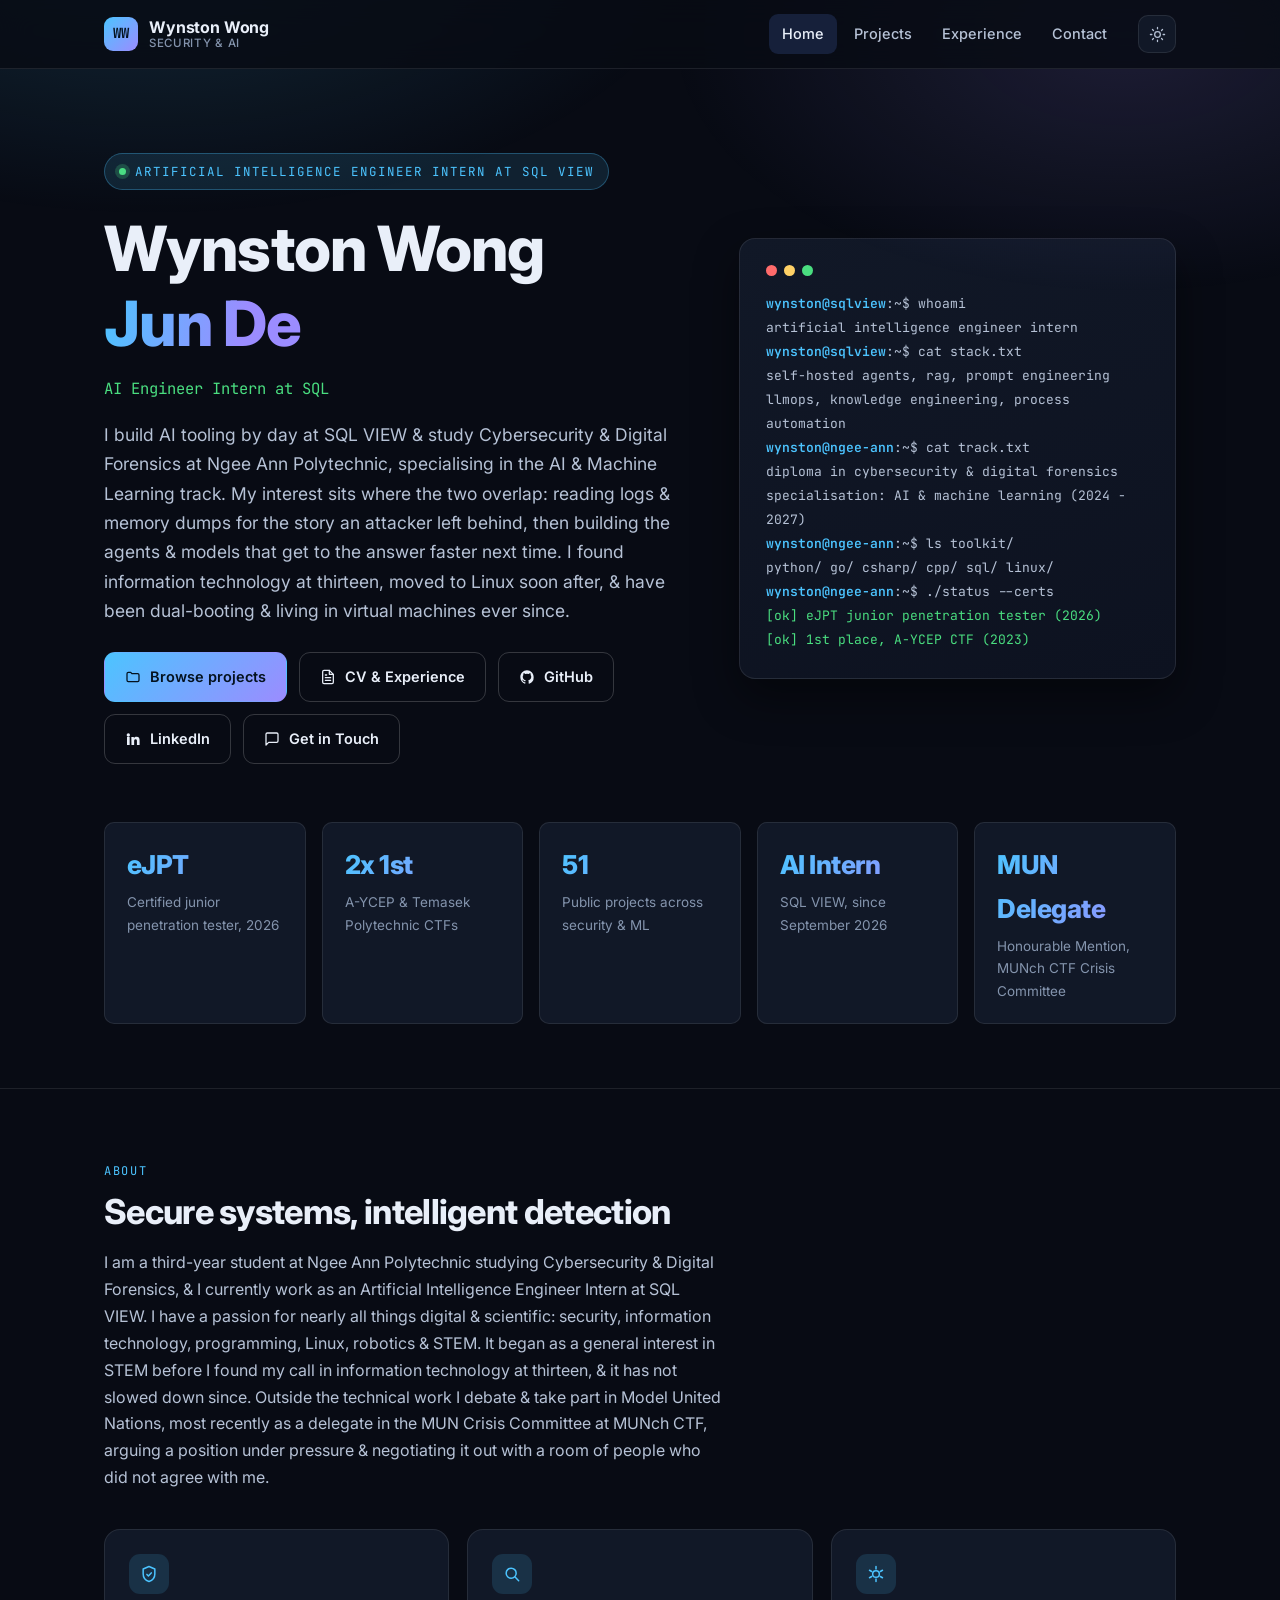
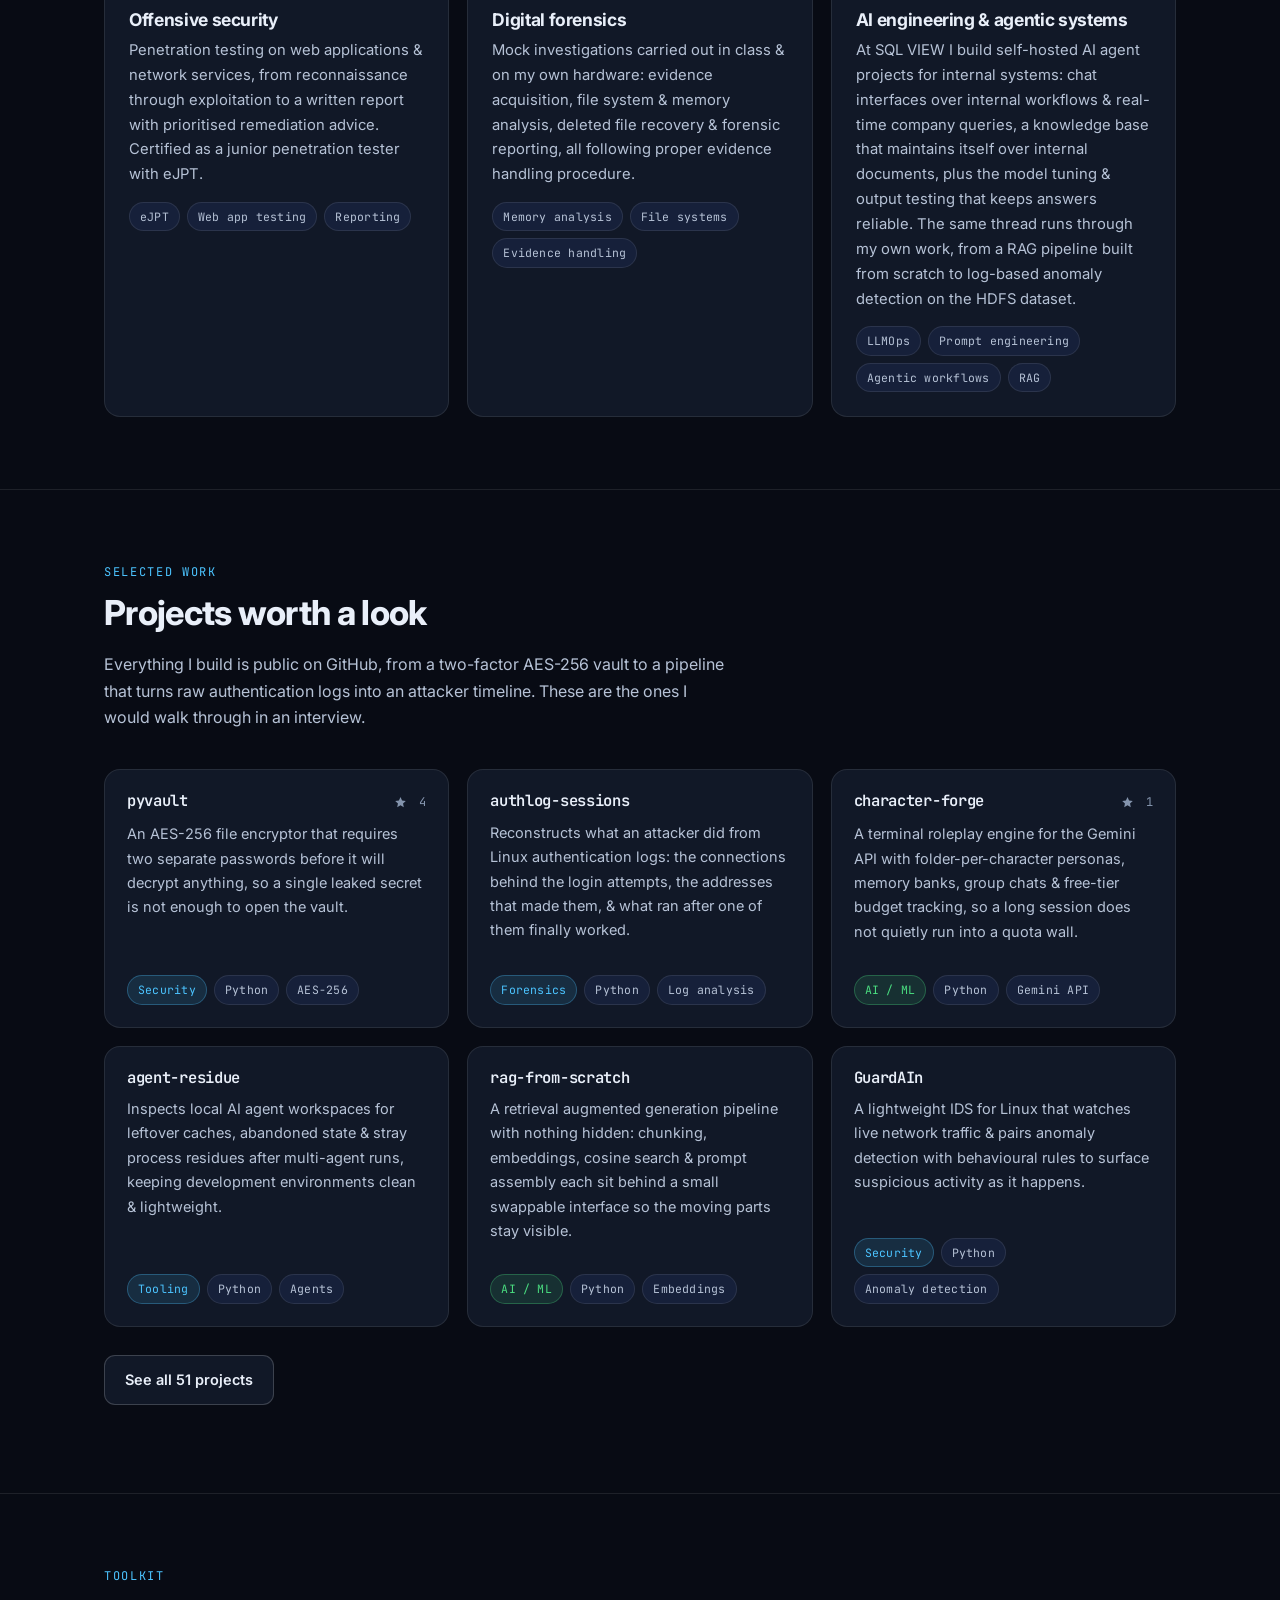
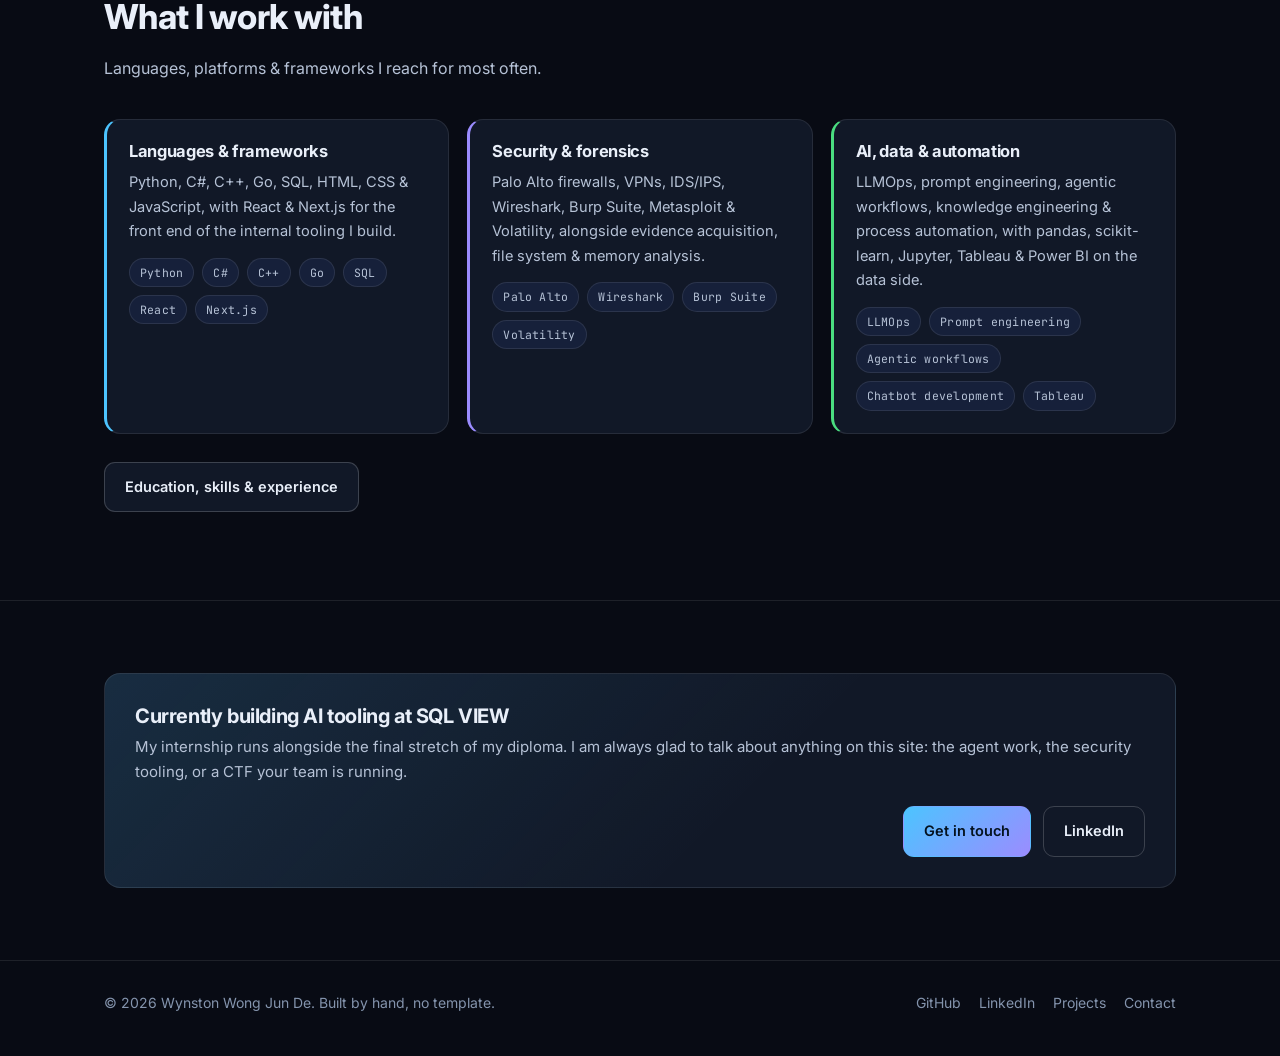
==== index.html @ f7325c56 "update project counts to fifty-one on the front page and README" ====
<!DOCTYPE html>
<html data-theme="dark" lang="en">
<head>
    <meta charset="utf-8"/>
    <meta content="width=device-width, initial-scale=1.0" name="viewport"/>
    <title>Wynston Wong | AI Engineering, Cybersecurity &amp; Digital Forensics</title>
    <meta content="Portfolio of Wynston Wong Jun De, an Artificial Intelligence Engineer Intern at SQL VIEW studying Cybersecurity &amp; Digital Forensics at Ngee Ann Polytechnic, specialising in AI &amp; machine learning, with an eJPT certification &amp; a public toolkit of security, forensics &amp; automation projects." name="description"/>
    <meta content="website" property="og:type"/>
    <meta content="Wynston Wong" property="og:site_name"/>
    <meta content="Wynston Wong | AI Engineering, Cybersecurity &amp; Digital Forensics" property="og:title"/>
    <meta content="Portfolio of Wynston Wong Jun De, an Artificial Intelligence Engineer Intern at SQL VIEW studying Cybersecurity &amp; Digital Forensics at Ngee Ann Polytechnic, specialising in AI &amp; machine learning, with an eJPT certification &amp; a public toolkit of security, forensics &amp; automation projects." property="og:description"/>
    <meta content="https://wyn-cmd.github.io/portfolio/" property="og:url"/>
    <meta content="summary" name="twitter:card"/>
    <meta content="#080b14" media="(prefers-color-scheme: dark)" name="theme-color"/>
    <meta content="#f6f8fc" media="(prefers-color-scheme: light)" name="theme-color"/>
    <link href="data:image/svg+xml,%3Csvg xmlns='http://www.w3.org/2000/svg' viewBox='0 0 32 32'%3E%3Crect width='32' height='32' rx='8' fill='%234cc4ff'/%3E%3Ctext x='16' y='22' font-family='monospace' font-size='16' font-weight='bold' text-anchor='middle' fill='%23041220'%3EW%3C/text%3E%3C/svg%3E" rel="icon"/>
    <link href="https://fonts.googleapis.com" rel="preconnect"/>
    <link crossorigin="" href="https://fonts.gstatic.com" rel="preconnect"/>
    <link href="https://fonts.googleapis.com/css2?family=Inter:wght@400;500;600;700;800&amp;family=JetBrains+Mono:wght@400;500;600&amp;display=swap" rel="stylesheet"/>
    <link href="style.css" rel="stylesheet"/>
    <script>
        // Apply the saved colour theme before first paint to avoid a flash.
        try {
            const saved = localStorage.getItem("portfolio-theme");
            if (saved === "light" || saved === "dark") {
                document.documentElement.setAttribute("data-theme", saved);
            }
        } catch (err) {}
    </script>
</head>
<body>
    <a class="skip-link" href="#main">Skip to content</a>
    
    <header class="nav">
        <div class="wrap nav__inner">
            <a class="brand" href="./">
                <span class="brand__mark">WW</span>
                <span class="brand__text">
                    Wynston Wong
                    <small>Security &amp; AI</small>
                </span>
            </a>
            
            <nav aria-label="Primary" class="nav__links" data-nav-links="" id="primary-nav">
                <a aria-current="page" href="./">Home</a>
                <a href="projects/">Projects</a>
                <a href="experience/">Experience</a>
                <a href="contact/">Contact</a>
            </nav>
            
            <button aria-label="Switch to light theme" class="icon-btn" data-theme-toggle="" type="button">
                <svg aria-hidden="true" class="icon-sun" fill="none" stroke="currentColor" stroke-linecap="round" stroke-width="1.8" viewBox="0 0 24 24">
                    <circle cx="12" cy="12" r="4"></circle>
                    <path d="M12 2v2M12 20v2M4.9 4.9l1.4 1.4M17.7 17.7l1.4 1.4M2 12h2M20 12h2M4.9 19.1l1.4-1.4M17.7 6.3l1.4-1.4"></path>
                </svg>
                <svg aria-hidden="true" class="icon-moon" fill="none" stroke="currentColor" stroke-linecap="round" stroke-width="1.8" style="display:none" viewBox="0 0 24 24">
                    <path d="M21 12.8A9 9 0 1 1 11.2 3a7 7 0 0 0 9.8 9.8z"></path>
                </svg>
            </button>
            
            <button aria-controls="primary-nav" aria-expanded="false" aria-label="Open menu" class="icon-btn nav__toggle" data-nav-toggle="" type="button">
                <svg aria-hidden="true" fill="none" stroke="currentColor" stroke-linecap="round" stroke-width="1.8" viewBox="0 0 24 24">
                    <path d="M4 7h16M4 12h16M4 17h16"></path>
                </svg>
            </button>
        </div>
    </header>

    <main id="main">
        <section class="hero">
            <div class="wrap">
                <div class="hero__grid">
                    <div>
                        <span class="eyebrow">
                            <span aria-hidden="true" class="eyebrow__dot"></span>
                            Artificial Intelligence Engineer Intern at SQL VIEW
                        </span>
                        <h1>Wynston Wong<br/><span class="gradient-text">Jun De</span></h1>
                        <p class="hero__role" data-typed='["AI Engineer Intern at SQL VIEW","Cybersecurity &amp; Digital Forensics student","eJPT certified junior pentester","CTF competitor &amp; tool builder"]'>AI Engineer Intern at SQL VIEW</p>
                        <p class="hero__lede">
                            I build AI tooling by day at SQL VIEW &amp; study Cybersecurity &amp; Digital
                            Forensics at Ngee Ann Polytechnic, specialising in the AI &amp; Machine
                            Learning track. My interest sits where the two overlap: reading logs &amp;
                            memory dumps for the story an attacker left behind, then building the
                            agents &amp; models that get to the answer faster next time. I found
                            information technology at thirteen, moved to Linux soon after, &amp; have
                            been dual-booting &amp; living in virtual machines ever since.
                        </p>
                        <div class="hero__actions">
                            <a class="btn btn--primary" href="projects/">
                                <svg aria-hidden="true" fill="none" stroke="currentColor" stroke-linecap="round" stroke-linejoin="round" stroke-width="1.9" viewBox="0 0 24 24">
                                    <path d="M3 7a2 2 0 0 1 2-2h3.6l1.7 2H19a2 2 0 0 1 2 2v8a2 2 0 0 1-2 2H5a2 2 0 0 1-2-2z"></path>
                                </svg>
                                Browse projects
                            </a>
                            <a class="btn btn--ghost" href="experience/">
                                <svg aria-hidden="true" fill="none" stroke="currentColor" stroke-linecap="round" stroke-linejoin="round" stroke-width="1.9" viewBox="0 0 24 24">
                                    <path d="M14 2H6a2 2 0 0 0-2 2v16a2 2 0 0 0 2 2h12a2 2 0 0 0 2-2V8z"></path>
                                    <polyline points="14 2 14 8 20 8"></polyline>
                                    <line x1="16" x2="8" y1="13" y2="13"></line>
                                    <line x1="16" x2="8" y1="17" y2="17"></line>
                                    <polyline points="10 9 9 9 8 9"></polyline>
                                </svg>
                                CV &amp; Experience
                            </a>
                            <a class="btn btn--ghost" href="https://github.com/wyn-cmd" rel="noopener" target="_blank">
                                <svg aria-hidden="true" fill="currentColor" viewBox="0 0 24 24">
                                    <path d="M12 2C6.48 2 2 6.58 2 12.25c0 4.53 2.87 8.37 6.84 9.73.5.09.68-.22.68-.49v-1.7c-2.78.62-3.37-1.37-3.37-1.37-.45-1.18-1.11-1.5-1.11-1.5-.91-.63.07-.62.07-.62 1 .07 1.53 1.06 1.53 1.06.89 1.57 2.34 1.12 2.91.86.09-.66.35-1.12.63-1.41-2.22-.26-4.56-1.14-4.56-5.07 0-1.12.39-2.03 1.03-2.75-.1-.26-.45-1.3.1-2.71 0 0 .84-.28 2.75 1.05a9.28 9.28 0 0 1 5 0c1.91-1.33 2.75-1.05 2.75-1.05.55 1.41.2 2.45.1 2.71.64.72 1.03 1.63 1.03 2.75 0 3.94-2.34 4.81-4.57 5.06.36.32.68.94.68 1.9v2.81c0 .27.18.59.69.49A10.06 10.06 0 0 0 22 12.25C22 6.58 17.52 2 12 2z"></path>
                                </svg>
                                GitHub
                            </a>
                            <a class="btn btn--ghost" href="https://www.linkedin.com/in/wynston-wong-290189304/" rel="noopener" target="_blank">
                                <svg aria-hidden="true" fill="currentColor" viewBox="0 0 24 24">
                                    <path d="M4.98 3.5a2.5 2.5 0 1 0 0 5 2.5 2.5 0 0 0 0-5zM3 9h4v12H3zM9.5 9h3.8v1.7h.05c.53-.95 1.83-1.95 3.77-1.95 4.03 0 4.78 2.5 4.78 5.75V21h-4v-5.6c0-1.34-.03-3.06-1.94-3.06-1.94 0-2.24 1.45-2.24 2.96V21h-4z"></path>
                                </svg>
                                LinkedIn
                            </a>
                            <a class="btn btn--ghost" href="contact/">
                                <svg aria-hidden="true" fill="none" stroke="currentColor" stroke-linecap="round" stroke-linejoin="round" stroke-width="1.9" viewBox="0 0 24 24">
                                    <path d="M21 15a2 2 0 0 1-2 2H7l-4 4V5a2 2 0 0 1 2-2h14a2 2 0 0 1 2 2z"></path>
                                </svg>
                                Get in Touch
                            </a>
                        </div>
                    </div>
                    
                    <aside aria-label="Profile summary" class="hero__card reveal">
                        <div class="terminal">
                            <div aria-hidden="true" class="terminal__bar">
                                <span></span><span></span><span></span>
                            </div>
                            <div><b>wynston@sqlview</b>:~$ whoami</div>
                            <div>artificial intelligence engineer intern</div>
                            <div><b>wynston@sqlview</b>:~$ cat stack.txt</div>
                            <div>self-hosted agents, rag, prompt engineering</div>
                            <div>llmops, knowledge engineering, process automation</div>
                            <div><b>wynston@ngee-ann</b>:~$ cat track.txt</div>
                            <div>diploma in cybersecurity &amp; digital forensics</div>
                            <div>specialisation: AI &amp; machine learning (2024 - 2027)</div>
                            <div><b>wynston@ngee-ann</b>:~$ ls toolkit/</div>
                            <div>python/ go/ csharp/ cpp/ sql/ linux/</div>
                            <div><b>wynston@ngee-ann</b>:~$ ./status --certs</div>
                            <div class="ok">[ok] eJPT junior penetration tester (2026)</div>
                            <div class="ok">[ok] 1st place, A-YCEP CTF (2023)</div>
                        </div>
                    </aside>
                </div>
                
                <div class="stats reveal">
                    <div class="stat">
                        <div class="stat__value">eJPT</div>
                        <div class="stat__label">Certified junior penetration tester, 2026</div>
                    </div>
                    <div class="stat">
                        <div class="stat__value">2x 1st</div>
                        <div class="stat__label">A-YCEP &amp; Temasek Polytechnic CTFs</div>
                    </div>
                    <div class="stat">
                        <div class="stat__value">51</div>
                        <div class="stat__label">Public projects across security &amp; ML</div>
                    </div>
                    <div class="stat">
                        <div class="stat__value">AI Intern</div>
                        <div class="stat__label">SQL VIEW, since September 2026</div>
                    </div>
                    <div class="stat">
                        <div class="stat__value">MUN Delegate</div>
                        <div class="stat__label">Honourable Mention, MUNch CTF Crisis Committee</div>
                    </div>
                </div>
            </div>
        </section>

        <section class="section">
            <div class="wrap">
                <div class="section__head reveal">
                    <div class="kicker">About</div>
                    <h2>Secure systems, intelligent detection</h2>
                    <p>
                        I am a third-year student at Ngee Ann Polytechnic studying Cybersecurity
                        &amp; Digital Forensics, &amp; I currently work as an Artificial Intelligence
                        Engineer Intern at SQL VIEW. I have a passion for nearly all things
                        digital &amp; scientific: security, information technology, programming,
                        Linux, robotics &amp; STEM. It began as a general interest in STEM before I
                        found my call in information technology at thirteen, &amp; it has not
                        slowed down since. Outside the technical work I debate &amp; take part in
                        Model United Nations, most recently as a delegate in the MUN Crisis
                        Committee at MUNch CTF, arguing a position under pressure &amp; negotiating
                        it out with a room of people who did not agree with me.
                    </p>
                </div>
                
                <div class="grid grid--3">
                    <article class="card reveal">
                        <div aria-hidden="true" class="card__icon">
                            <svg fill="none" stroke="currentColor" stroke-linecap="round" stroke-linejoin="round" stroke-width="1.8" viewBox="0 0 24 24">
                                <path d="M12 3l7 3v6c0 4.2-2.9 7.7-7 9-4.1-1.3-7-4.8-7-9V6z"></path>
                                <path d="M9.5 12.5l1.8 1.8 3.4-3.6"></path>
                            </svg>
                        </div>
                        <h3>Offensive security</h3>
                        <p>
                            Penetration testing on web applications &amp; network services, from
                            reconnaissance through exploitation to a written report with prioritised
                            remediation advice. Certified as a junior penetration tester with eJPT.
                        </p>
                        <div class="tags">
                            <span class="tag">eJPT</span>
                            <span class="tag">Web app testing</span>
                            <span class="tag">Reporting</span>
                        </div>
                    </article>
                    
                    <article class="card reveal">
                        <div aria-hidden="true" class="card__icon">
                            <svg fill="none" stroke="currentColor" stroke-linecap="round" stroke-linejoin="round" stroke-width="1.8" viewBox="0 0 24 24">
                                <circle cx="11" cy="11" r="6"></circle>
                                <path d="M20 20l-4.3-4.3"></path>
                            </svg>
                        </div>
                        <h3>Digital forensics</h3>
                        <p>
                            Mock investigations carried out in class &amp; on my own hardware: evidence
                            acquisition, file system &amp; memory analysis, deleted file recovery &amp;
                            forensic reporting, all following proper evidence handling procedure.
                        </p>
                        <div class="tags">
                            <span class="tag">Memory analysis</span>
                            <span class="tag">File systems</span>
                            <span class="tag">Evidence handling</span>
                        </div>
                    </article>
                    
                    <article class="card reveal">
                        <div aria-hidden="true" class="card__icon">
                            <svg fill="none" stroke="currentColor" stroke-linecap="round" stroke-linejoin="round" stroke-width="1.8" viewBox="0 0 24 24">
                                <path d="M12 3v3M12 18v3M4.2 7.5l2.6 1.5M17.2 15l2.6 1.5M4.2 16.5l2.6-1.5M17.2 9l2.6-1.5"></path>
                                <circle cx="12" cy="12" r="4"></circle>
                            </svg>
                        </div>
                        <h3>AI engineering &amp; agentic systems</h3>
                        <p>
                            At SQL VIEW I build self-hosted AI agent projects for internal systems:
                            chat interfaces over internal workflows &amp; real-time company queries,
                            a knowledge base that maintains itself over internal documents, plus
                            the model tuning &amp; output testing that keeps answers reliable. The
                            same thread runs through my own work, from a RAG pipeline built from
                            scratch to log-based anomaly detection on the HDFS dataset.
                        </p>
                        <div class="tags">
                            <span class="tag">LLMOps</span>
                            <span class="tag">Prompt engineering</span>
                            <span class="tag">Agentic workflows</span>
                            <span class="tag">RAG</span>
                        </div>
                    </article>
                </div>
            </div>
        </section>

        <section class="section">
            <div class="wrap">
                <div class="section__head reveal">
                    <div class="kicker">Selected work</div>
                    <h2>Projects worth a look</h2>
                    <p>
                        Everything I build is public on GitHub, from a two-factor AES-256 vault to a
                        pipeline that turns raw authentication logs into an attacker timeline.
                        These are the ones I would walk through in an interview.
                    </p>
                </div>
                
                <div class="grid grid--3">
                    <article class="project reveal">
                        <div class="project__top">
                            <h3 class="project__name">pyvault</h3>
                            <div class="project__meta">
                                <svg aria-hidden="true" fill="currentColor" viewBox="0 0 24 24"><path d="M12 2l2.9 6.3 6.9.8-5.1 4.7 1.4 6.8L12 17.3 5.9 20.6l1.4-6.8L2.2 9.1l6.9-.8z"></path></svg>
                                4
                            </div>
                        </div>
                        <p>
                            An AES-256 file encryptor that requires two separate passwords before it
                            will decrypt anything, so a single leaked secret is not enough to open
                            the vault.
                        </p>
                        <div class="project__foot">
                            <div class="tags">
                                <span class="tag tag--accent">Security</span>
                                <span class="tag">Python</span>
                                <span class="tag">AES-256</span>
                            </div>
                        </div>
                    </article>
                    
                    <article class="project reveal">
                        <div class="project__top">
                            <h3 class="project__name">authlog-sessions</h3>
                        </div>
                        <p>
                            Reconstructs what an attacker did from Linux authentication logs: the
                            connections behind the login attempts, the addresses that made them, &amp;
                            what ran after one of them finally worked.
                        </p>
                        <div class="project__foot">
                            <div class="tags">
                                <span class="tag tag--accent">Forensics</span>
                                <span class="tag">Python</span>
                                <span class="tag">Log analysis</span>
                            </div>
                        </div>
                    </article>
                    
                    <article class="project reveal">
                        <div class="project__top">
                            <h3 class="project__name">character-forge</h3>
                            <div class="project__meta">
                                <svg aria-hidden="true" fill="currentColor" viewBox="0 0 24 24"><path d="M12 2l2.9 6.3 6.9.8-5.1 4.7 1.4 6.8L12 17.3 5.9 20.6l1.4-6.8L2.2 9.1l6.9-.8z"></path></svg>
                                1
                            </div>
                        </div>
                        <p>
                            A terminal roleplay engine for the Gemini API with folder-per-character
                            personas, memory banks, group chats &amp; free-tier budget tracking, so a
                            long session does not quietly run into a quota wall.
                        </p>
                        <div class="project__foot">
                            <div class="tags">
                                <span class="tag tag--green">AI / ML</span>
                                <span class="tag">Python</span>
                                <span class="tag">Gemini API</span>
                            </div>
                        </div>
                    </article>
                    
                    <article class="project reveal">
                        <div class="project__top">
                            <h3 class="project__name">agent-residue</h3>
                        </div>
                        <p>
                            Inspects local AI agent workspaces for leftover caches, abandoned state
                            &amp; stray process residues after multi-agent runs, keeping development
                            environments clean &amp; lightweight.
                        </p>
                        <div class="project__foot">
                            <div class="tags">
                                <span class="tag tag--accent">Tooling</span>
                                <span class="tag">Python</span>
                                <span class="tag">Agents</span>
                            </div>
                        </div>
                    </article>
                    
                    <article class="project reveal">
                        <div class="project__top">
                            <h3 class="project__name">rag-from-scratch</h3>
                        </div>
                        <p>
                            A retrieval augmented generation pipeline with nothing hidden: chunking,
                            embeddings, cosine search &amp; prompt assembly each sit behind a small
                            swappable interface so the moving parts stay visible.
                        </p>
                        <div class="project__foot">
                            <div class="tags">
                                <span class="tag tag--green">AI / ML</span>
                                <span class="tag">Python</span>
                                <span class="tag">Embeddings</span>
                            </div>
                        </div>
                    </article>
                    
                    <article class="project reveal">
                        <div class="project__top">
                            <h3 class="project__name">GuardAIn</h3>
                        </div>
                        <p>
                            A lightweight IDS for Linux that watches live network traffic &amp; pairs
                            anomaly detection with behavioural rules to surface suspicious activity
                            as it happens.
                        </p>
                        <div class="project__foot">
                            <div class="tags">
                                <span class="tag tag--accent">Security</span>
                                <span class="tag">Python</span>
                                <span class="tag">Anomaly detection</span>
                            </div>
                        </div>
                    </article>
                </div>
                
                <p style="margin-top:28px">
                    <a class="btn" href="projects/">See all 51 projects</a>
                </p>
            </div>
        </section>

        <section class="section">
            <div class="wrap">
                <div class="section__head reveal">
                    <div class="kicker">Toolkit</div>
                    <h2>What I work with</h2>
                    <p>Languages, platforms &amp; frameworks I reach for most often.</p>
                </div>
                
                <div class="grid grid--3">
                    <article class="skill reveal">
                        <h3>Languages &amp; frameworks</h3>
                        <p>Python, C#, C++, Go, SQL, HTML, CSS &amp; JavaScript, with React &amp; Next.js for the front end of the internal tooling I build.</p>
                        <div class="pill-group">
                            <span class="tag">Python</span>
                            <span class="tag">C#</span>
                            <span class="tag">C++</span>
                            <span class="tag">Go</span>
                            <span class="tag">SQL</span>
                            <span class="tag">React</span>
                            <span class="tag">Next.js</span>
                        </div>
                    </article>
                    
                    <article class="skill reveal">
                        <h3>Security &amp; forensics</h3>
                        <p>Palo Alto firewalls, VPNs, IDS/IPS, Wireshark, Burp Suite, Metasploit &amp; Volatility, alongside evidence acquisition, file system &amp; memory analysis.</p>
                        <div class="pill-group">
                            <span class="tag">Palo Alto</span>
                            <span class="tag">Wireshark</span>
                            <span class="tag">Burp Suite</span>
                            <span class="tag">Volatility</span>
                        </div>
                    </article>
                    
                    <article class="skill reveal">
                        <h3>AI, data &amp; automation</h3>
                        <p>LLMOps, prompt engineering, agentic workflows, knowledge engineering &amp; process automation, with pandas, scikit-learn, Jupyter, Tableau &amp; Power BI on the data side.</p>
                        <div class="pill-group">
                            <span class="tag">LLMOps</span>
                            <span class="tag">Prompt engineering</span>
                            <span class="tag">Agentic workflows</span>
                            <span class="tag">Chatbot development</span>
                            <span class="tag">Tableau</span>
                        </div>
                    </article>
                </div>
                
                <p style="margin-top:28px">
                    <a class="btn" href="experience/">Education, skills &amp; experience</a>
                </p>
            </div>
        </section>

        <section class="section">
            <div class="wrap">
                <div class="callout reveal">
                    <div>
                        <h3>Currently building AI tooling at SQL VIEW</h3>
                        <p>
                            My internship runs alongside the final stretch of my diploma. I am
                            always glad to talk about anything on this site: the agent work, the
                            security tooling, or a CTF your team is running.
                        </p>
                    </div>
                    <div class="callout__actions">
                        <a class="btn btn--primary" href="contact/">Get in touch</a>
                        <a class="btn btn--ghost" href="https://www.linkedin.com/in/wynston-wong-290189304/" rel="noopener" target="_blank">LinkedIn</a>
                    </div>
                </div>
            </div>
        </section>
    </main>

    <footer class="footer">
        <div class="wrap footer__inner">
            <div>© <span data-year="">2026</span> Wynston Wong Jun De. Built by hand, no template.</div>
            <div class="footer__links">
                <a href="https://github.com/wyn-cmd" rel="noopener" target="_blank">GitHub</a>
                <a href="https://www.linkedin.com/in/wynston-wong-290189304/" rel="noopener" target="_blank">LinkedIn</a>
                <a href="projects/">Projects</a>
                <a href="contact/">Contact</a>
            </div>
        </div>
    </footer>

    <script src="script.js"></script>
</body>
</html>
---- style.css ----
/* ==========================================================================
   Wynston Wong - Portfolio stylesheet
   Layout system, colour tokens, components & responsive rules.
   ========================================================================== */

/* ---- Design tokens ------------------------------------------------------ */

:root {
    --bg: #080b14;
    --bg-soft: #0d1220;
    --surface: #111827;
    --surface-2: #16203a;
    --border: rgba(255, 255, 255, 0.09);
    --border-strong: rgba(255, 255, 255, 0.18);
    --text: #e9eff9;
    --text-soft: #b6c2d6;
    --muted: #8494ad;
    --accent: #4cc4ff;
    --accent-2: #9b8cff;
    --accent-3: #4ade80;
    --danger: #ff8a8a;
    --shadow: 0 18px 45px rgba(0, 0, 0, 0.45);
    --radius: 16px;
    --radius-sm: 10px;
    --max-width: 1120px;
    --font-sans: "Inter", -apple-system, BlinkMacSystemFont, "Segoe UI", Roboto,
        "Helvetica Neue", Arial, sans-serif;
    --font-mono: "JetBrains Mono", ui-monospace, SFMono-Regular, "SF Mono", Menlo,
        Consolas, "Liberation Mono", monospace;
}

[data-theme="light"] {
    --bg: #f6f8fc;
    --bg-soft: #ffffff;
    --surface: #ffffff;
    --surface-2: #eef2f9;
    --border: rgba(9, 20, 40, 0.1);
    --border-strong: rgba(9, 20, 40, 0.2);
    --text: #0d1728;
    --text-soft: #33445e;
    --muted: #5d6e88;
    --accent: #0b7fd4;
    --accent-2: #6a4ce0;
    --accent-3: #14884a;
    --shadow: 0 16px 38px rgba(15, 30, 60, 0.12);
}

/* ---- Base --------------------------------------------------------------- */

*,
*::before,
*::after {
    box-sizing: border-box;
}

html {
    scroll-behavior: smooth;
    scroll-padding-top: 96px;
    -webkit-text-size-adjust: 100%;
}

body {
    margin: 0;
    background: var(--bg);
    color: var(--text);
    font-family: var(--font-sans);
    font-size: 16px;
    line-height: 1.68;
    -webkit-font-smoothing: antialiased;
    overflow-x: hidden;
}

/* Two soft light sources behind the content, fixed so they never scroll away. */
body::before {
    content: "";
    position: fixed;
    inset: 0;
    pointer-events: none;
    z-index: 0;
    background:
        radial-gradient(58rem 30rem at 12% -8%, rgba(76, 196, 255, 0.16), transparent 60%),
        radial-gradient(46rem 26rem at 88% 4%, rgba(155, 140, 255, 0.14), transparent 62%);
}

[data-theme="light"] body::before {
    background:
        radial-gradient(58rem 30rem at 12% -8%, rgba(11, 127, 212, 0.12), transparent 60%),
        radial-gradient(46rem 26rem at 88% 4%, rgba(106, 76, 224, 0.1), transparent 62%);
}

.page {
    position: relative;
    z-index: 1;
}

img {
    max-width: 100%;
    display: block;
}

a {
    color: var(--accent);
    text-decoration: none;
}

a:hover {
    text-decoration: underline;
}

h1,
h2,
h3,
h4 {
    line-height: 1.2;
    margin: 0 0 0.5em;
    letter-spacing: -0.02em;
}

p {
    margin: 0 0 1em;
}

ul {
    margin: 0;
    padding-left: 1.15rem;
}

li + li {
    margin-top: 0.35rem;
}

:focus-visible {
    outline: 2px solid var(--accent);
    outline-offset: 3px;
    border-radius: 4px;
}

.wrap {
    width: 100%;
    max-width: var(--max-width);
    margin: 0 auto;
    padding: 0 24px;
}

.skip-link {
    position: absolute;
    left: -9999px;
    top: 0;
    background: var(--accent);
    color: #04121f;
    padding: 10px 16px;
    z-index: 100;
    font-weight: 600;
}

.skip-link:focus {
    left: 12px;
    top: 12px;
}

/* ---- Navigation --------------------------------------------------------- */

.nav {
    position: sticky;
    top: 0;
    z-index: 50;
    backdrop-filter: blur(14px);
    -webkit-backdrop-filter: blur(14px);
    background: color-mix(in srgb, var(--bg) 82%, transparent);
    border-bottom: 1px solid var(--border);
}

.nav__inner {
    display: flex;
    align-items: center;
    gap: 18px;
    min-height: 68px;
}

.brand {
    display: flex;
    align-items: center;
    gap: 11px;
    color: var(--text);
    font-weight: 700;
    letter-spacing: -0.01em;
    margin-right: auto;
}

.brand:hover {
    text-decoration: none;
}

.brand__mark {
    width: 34px;
    height: 34px;
    flex: 0 0 34px;
    display: grid;
    place-items: center;
    border-radius: 9px;
    background: linear-gradient(135deg, var(--accent), var(--accent-2));
    color: #04121f;
    font-family: var(--font-mono);
    font-size: 14px;
    font-weight: 700;
}

.brand__text {
    display: flex;
    flex-direction: column;
    line-height: 1.15;
}

.brand__text small {
    color: var(--muted);
    font-weight: 500;
    font-size: 11.5px;
    letter-spacing: 0.06em;
    text-transform: uppercase;
}

.nav__links {
    display: flex;
    align-items: center;
    gap: 4px;
}

.nav__links a {
    color: var(--text-soft);
    font-size: 14.5px;
    font-weight: 500;
    padding: 8px 13px;
    border-radius: 9px;
    transition: background 0.18s ease, color 0.18s ease;
}

.nav__links a:hover {
    color: var(--text);
    background: var(--surface-2);
    text-decoration: none;
}

.nav__links a[aria-current="page"] {
    color: var(--text);
    background: var(--surface-2);
}

.icon-btn {
    display: grid;
    place-items: center;
    width: 38px;
    height: 38px;
    border-radius: 10px;
    border: 1px solid var(--border);
    background: var(--surface);
    color: var(--text-soft);
    cursor: pointer;
    transition: border-color 0.18s ease, color 0.18s ease;
}

.icon-btn:hover {
    border-color: var(--border-strong);
    color: var(--text);
}

.icon-btn svg {
    width: 17px;
    height: 17px;
}

.nav__toggle {
    display: none;
}

/* ---- Hero --------------------------------------------------------------- */

.hero {
    padding: 84px 0 64px;
}

.eyebrow {
    display: inline-flex;
    align-items: center;
    gap: 9px;
    font-family: var(--font-mono);
    font-size: 12.5px;
    letter-spacing: 0.08em;
    text-transform: uppercase;
    color: var(--accent);
    background: color-mix(in srgb, var(--accent) 12%, transparent);
    border: 1px solid color-mix(in srgb, var(--accent) 30%, transparent);
    padding: 7px 14px;
    border-radius: 999px;
    margin-bottom: 22px;
}

.eyebrow__dot {
    width: 7px;
    height: 7px;
    border-radius: 50%;
    background: var(--accent-3);
    box-shadow: 0 0 0 4px color-mix(in srgb, var(--accent-3) 22%, transparent);
}

.hero__grid {
    display: grid;
    grid-template-columns: minmax(0, 1.35fr) minmax(0, 1fr);
    gap: 46px;
    align-items: center;
}

.hero h1 {
    font-size: clamp(2.5rem, 6vw, 3.9rem);
    font-weight: 800;
    margin-bottom: 14px;
}

.gradient-text {
    background: linear-gradient(100deg, var(--accent), var(--accent-2) 70%);
    -webkit-background-clip: text;
    background-clip: text;
    color: transparent;
}

.hero__role {
    font-family: var(--font-mono);
    font-size: 15.5px;
    color: var(--accent-3);
    margin-bottom: 18px;
}

.hero__lede {
    font-size: 17.5px;
    color: var(--text-soft);
    max-width: 60ch;
}

.hero__actions {
    display: flex;
    flex-wrap: wrap;
    gap: 12px;
    margin-top: 26px;
}

/* ---- Buttons ------------------------------------------------------------ */

.btn {
    display: inline-flex;
    align-items: center;
    gap: 9px;
    padding: 12px 20px;
    border-radius: 11px;
    border: 1px solid var(--border-strong);
    background: var(--surface);
    color: var(--text);
    font-size: 14.5px;
    font-weight: 600;
    font-family: inherit;
    cursor: pointer;
    transition: transform 0.16s ease, border-color 0.18s ease, background 0.18s ease;
}

.btn:hover {
    text-decoration: none;
    transform: translateY(-2px);
    border-color: var(--accent);
}

.btn--primary {
    background: linear-gradient(135deg, var(--accent), var(--accent-2));
    border-color: transparent;
    color: #04121f;
}

.btn--primary:hover {
    border-color: transparent;
    filter: brightness(1.07);
}

.btn--ghost {
    background: transparent;
}

.btn svg {
    width: 16px;
    height: 16px;
}

/* ---- Portrait / hero card ---------------------------------------------- */

.hero__card {
    background: linear-gradient(160deg, var(--surface), var(--bg-soft));
    border: 1px solid var(--border);
    border-radius: var(--radius);
    padding: 26px;
    box-shadow: var(--shadow);
}

.terminal {
    font-family: var(--font-mono);
    font-size: 13px;
    line-height: 1.85;
    color: var(--text-soft);
}

.terminal__bar {
    display: flex;
    gap: 7px;
    margin-bottom: 16px;
}

.terminal__bar span {
    width: 11px;
    height: 11px;
    border-radius: 50%;
    background: var(--border-strong);
}

.terminal__bar span:nth-child(1) {
    background: #ff6b6b;
}

.terminal__bar span:nth-child(2) {
    background: #ffd166;
}

.terminal__bar span:nth-child(3) {
    background: #4ade80;
}

.terminal b {
    color: var(--accent);
    font-weight: 600;
}

.terminal .ok {
    color: var(--accent-3);
}

/* ---- Stats -------------------------------------------------------------- */

.stats {
    display: grid;
    grid-template-columns: repeat(5, minmax(0, 1fr));
    gap: 16px;
    margin-top: 58px;
}

.stat {
    background: var(--surface);
    border: 1px solid var(--border);
    border-radius: var(--radius-sm);
    padding: 20px 22px;
}

.stat__value {
    font-size: 26px;
    font-weight: 800;
    letter-spacing: -0.02em;
    background: linear-gradient(120deg, var(--accent), var(--accent-2));
    -webkit-background-clip: text;
    background-clip: text;
    color: transparent;
}

.stat__label {
    font-size: 13.5px;
    color: var(--muted);
    margin-top: 4px;
}

/* ---- Sections ----------------------------------------------------------- */

.section {
    padding: 72px 0;
    border-top: 1px solid var(--border);
}

.section--flush {
    border-top: none;
}

.section__head {
    max-width: 62ch;
    margin-bottom: 38px;
}

.section__head h2 {
    font-size: clamp(1.6rem, 3.4vw, 2.15rem);
    font-weight: 750;
}

.section__head p {
    color: var(--text-soft);
    margin-bottom: 0;
}

.kicker {
    font-family: var(--font-mono);
    font-size: 12px;
    letter-spacing: 0.14em;
    text-transform: uppercase;
    color: var(--accent);
    margin-bottom: 10px;
}

/* ---- Cards -------------------------------------------------------------- */

.grid {
    display: grid;
    gap: 18px;
}

.grid--2 {
    grid-template-columns: repeat(2, minmax(0, 1fr));
}

.grid--3 {
    grid-template-columns: repeat(3, minmax(0, 1fr));
}

.card {
    background: var(--surface);
    border: 1px solid var(--border);
    border-radius: var(--radius);
    padding: 24px;
    transition: transform 0.18s ease, border-color 0.18s ease;
}

.card:hover {
    transform: translateY(-3px);
    border-color: var(--border-strong);
}

.card h3 {
    font-size: 17.5px;
    margin-bottom: 8px;
}

.card p {
    color: var(--text-soft);
    font-size: 14.8px;
    margin-bottom: 0;
}

.card__icon {
    width: 40px;
    height: 40px;
    border-radius: 11px;
    display: grid;
    place-items: center;
    background: color-mix(in srgb, var(--accent) 14%, transparent);
    color: var(--accent);
    margin-bottom: 15px;
}

.card__icon svg {
    width: 20px;
    height: 20px;
}

/* ---- Tags & chips ------------------------------------------------------- */

.tags {
    display: flex;
    flex-wrap: wrap;
    gap: 7px;
    margin-top: 15px;
}

.tag {
    font-family: var(--font-mono);
    font-size: 11.5px;
    letter-spacing: 0.02em;
    color: var(--text-soft);
    background: var(--surface-2);
    border: 1px solid var(--border);
    padding: 4px 10px;
    border-radius: 999px;
}

.tag--accent {
    color: var(--accent);
    background: color-mix(in srgb, var(--accent) 12%, transparent);
    border-color: color-mix(in srgb, var(--accent) 30%, transparent);
}

.tag--green {
    color: var(--accent-3);
    background: color-mix(in srgb, var(--accent-3) 12%, transparent);
    border-color: color-mix(in srgb, var(--accent-3) 30%, transparent);
}

/* ---- Project cards ------------------------------------------------------ */

.filters {
    display: flex;
    flex-wrap: wrap;
    gap: 9px;
    margin-bottom: 30px;
}

.filter {
    font-family: inherit;
    font-size: 14px;
    font-weight: 550;
    color: var(--text-soft);
    background: var(--surface);
    border: 1px solid var(--border);
    padding: 9px 16px;
    border-radius: 999px;
    cursor: pointer;
    transition: color 0.16s ease, border-color 0.16s ease, background 0.16s ease;
}

.filter:hover {
    color: var(--text);
    border-color: var(--border-strong);
}

.filter[aria-pressed="true"] {
    color: #04121f;
    background: linear-gradient(135deg, var(--accent), var(--accent-2));
    border-color: transparent;
}

/* On the light palette the accent gradient is dark enough to need white text. */
[data-theme="light"] .filter[aria-pressed="true"],
[data-theme="light"] .btn--primary {
    color: #ffffff;
}

.project {
    display: flex;
    flex-direction: column;
    background: var(--surface);
    border: 1px solid var(--border);
    border-radius: var(--radius);
    padding: 22px;
    transition: transform 0.18s ease, border-color 0.18s ease;
}

.project:hover {
    transform: translateY(-3px);
    border-color: var(--border-strong);
}

.project[hidden] {
    display: none;
}

.project__top {
    display: flex;
    align-items: flex-start;
    gap: 12px;
    margin-bottom: 10px;
}

.project__name {
    font-family: var(--font-mono);
    font-size: 15.5px;
    font-weight: 600;
    color: var(--text);
    margin: 0;
    word-break: break-word;
}

.project__name:hover {
    color: var(--accent);
    text-decoration: none;
}

.project__meta {
    display: flex;
    align-items: center;
    gap: 12px;
    margin-left: auto;
    flex: 0 0 auto;
    font-family: var(--font-mono);
    font-size: 12px;
    color: var(--muted);
}

.project__meta svg {
    width: 13px;
    height: 13px;
    vertical-align: -2px;
}

.project p {
    color: var(--text-soft);
    font-size: 14.5px;
    margin-bottom: 0;
}

.project__foot {
    margin-top: auto;
    padding-top: 16px;
}

.project__link {
    font-size: 13.5px;
    font-weight: 600;
    display: inline-flex;
    align-items: center;
    gap: 6px;
}

.project__link svg {
    width: 14px;
    height: 14px;
}

.empty {
    color: var(--muted);
    font-size: 15px;
}

/* ---- Timeline ----------------------------------------------------------- */

.timeline {
    position: relative;
    margin: 0;
    padding: 0 0 0 30px;
    list-style: none;
}

.timeline::before {
    content: "";
    position: absolute;
    left: 7px;
    top: 8px;
    bottom: 8px;
    width: 2px;
    background: linear-gradient(180deg, var(--accent), var(--accent-2), transparent);
    opacity: 0.5;
}

.timeline > li {
    position: relative;
    padding-bottom: 34px;
    margin: 0;
}

.timeline > li:last-child {
    padding-bottom: 0;
}

.timeline > li::before {
    content: "";
    position: absolute;
    left: -30px;
    top: 7px;
    width: 16px;
    height: 16px;
    border-radius: 50%;
    background: var(--bg);
    border: 2px solid var(--accent);
}

.timeline__when {
    font-family: var(--font-mono);
    font-size: 12.5px;
    color: var(--accent);
    letter-spacing: 0.03em;
    margin-bottom: 6px;
}

.timeline__what {
    font-size: 17px;
    font-weight: 700;
    margin: 0 0 3px;
}

.timeline__where {
    font-size: 14.5px;
    color: var(--muted);
    margin-bottom: 10px;
}

.timeline__body {
    color: var(--text-soft);
    font-size: 14.8px;
}

.timeline__body ul {
    padding-left: 1.1rem;
}

/* ---- Award rows --------------------------------------------------------- */

.award {
    display: grid;
    grid-template-columns: 120px minmax(0, 1fr);
    gap: 20px;
    padding: 19px 0;
    border-bottom: 1px solid var(--border);
}

.award:last-child {
    border-bottom: none;
}

.award__when {
    font-family: var(--font-mono);
    font-size: 12.5px;
    color: var(--muted);
    padding-top: 4px;
}

.award__title {
    font-size: 16.5px;
    font-weight: 700;
    margin: 0 0 4px;
}

.award__desc {
    color: var(--text-soft);
    font-size: 14.8px;
    margin: 0;
}

.pill-group {
    display: flex;
    flex-wrap: wrap;
    gap: 8px;
    margin-top: 14px;
}

/* ---- Event gallery -------------------------------------------------- */

.gallery {
    display: grid;
    grid-template-columns: repeat(auto-fit, minmax(220px, 1fr));
    gap: 14px;
    margin: 18px 0 4px;
}

.gallery__item {
    margin: 0;
    border-radius: var(--radius-sm);
    overflow: hidden;
    border: 1px solid var(--border);
    background: var(--surface);
}

.gallery__item img {
    display: block;
    width: 100%;
    height: 100%;
    aspect-ratio: 3 / 2;
    object-fit: cover;
}

/* ---- Contact photo ---- */

.contact-intro {
    display: flex;
    align-items: flex-start;
    justify-content: space-between;
    gap: 32px;
}

.contact-photo {
    flex: none;
}

.contact-photo img {
    width: 220px;
    height: 220px;
    border-radius: 50%;
    object-fit: cover;
    border: 1px solid var(--border);
    box-shadow: var(--shadow);
}

/* ---- Skill panels ------------------------------------------------------- */

.skill {
    background: var(--surface);
    border: 1px solid var(--border);
    border-radius: var(--radius);
    padding: 22px;
    border-left: 3px solid var(--accent);
}

.skill:nth-child(2n) {
    border-left-color: var(--accent-2);
}

.skill:nth-child(3n) {
    border-left-color: var(--accent-3);
}

.skill h3 {
    font-size: 16.5px;
    margin-bottom: 8px;
}

.skill p {
    color: var(--text-soft);
    font-size: 14.6px;
    margin-bottom: 0;
}

/* ---- Callout ------------------------------------------------------------ */

.callout {
    display: flex;
    flex-wrap: wrap;
    align-items: center;
    gap: 22px;
    padding: 30px;
    border-radius: var(--radius);
    border: 1px solid var(--border);
    background:
        linear-gradient(135deg, color-mix(in srgb, var(--accent) 12%, transparent), transparent 60%),
        var(--surface);
}

.callout h3 {
    font-size: 20px;
    margin-bottom: 6px;
}

.callout p {
    color: var(--text-soft);
    font-size: 15px;
    margin: 0;
}

.callout__actions {
    margin-left: auto;
    display: flex;
    gap: 12px;
    flex-wrap: wrap;
}

/* ---- Contact ------------------------------------------------------------ */

.contact-card {
    display: flex;
    align-items: center;
    gap: 16px;
    padding: 20px 22px;
    border-radius: var(--radius);
    border: 1px solid var(--border);
    background: var(--surface);
    color: var(--text);
    transition: transform 0.16s ease, border-color 0.16s ease;
}

.contact-card:hover {
    text-decoration: none;
    transform: translateY(-3px);
    border-color: var(--accent);
}

.contact-card__icon {
    width: 42px;
    height: 42px;
    flex: 0 0 42px;
    border-radius: 12px;
    display: grid;
    place-items: center;
    background: var(--surface-2);
    color: var(--accent);
}

.contact-card__icon svg {
    width: 20px;
    height: 20px;
}

.contact-card b {
    display: block;
    font-size: 15.5px;
}

.contact-card span {
    color: var(--muted);
    font-size: 13.5px;
    word-break: break-word;
}

/* ---- Footer ------------------------------------------------------------- */

.footer {
    border-top: 1px solid var(--border);
    padding: 30px 0 42px;
    color: var(--muted);
    font-size: 14px;
}

.footer__inner {
    display: flex;
    flex-wrap: wrap;
    gap: 14px;
    align-items: center;
    justify-content: space-between;
}

.footer__links {
    display: flex;
    gap: 18px;
}

.footer a {
    color: var(--muted);
}

.footer a:hover {
    color: var(--accent);
}

/* ---- Reveal on scroll --------------------------------------------------- */

.reveal {
    opacity: 0;
    transform: translateY(18px);
    transition: opacity 0.6s ease, transform 0.6s ease;
}

.reveal.is-visible {
    opacity: 1;
    transform: none;
}

/* ---- Responsive --------------------------------------------------------- */

@media (max-width: 940px) {
    .hero__grid {
        grid-template-columns: minmax(0, 1fr);
        gap: 34px;
    }

    .grid--3 {
        grid-template-columns: repeat(2, minmax(0, 1fr));
    }

    .stats {
        grid-template-columns: repeat(2, minmax(0, 1fr));
    }

    .callout__actions {
        margin-left: 0;
    }
}

@media (max-width: 720px) {
    .hero {
        padding: 56px 0 44px;
    }

    .nav__toggle {
        display: grid;
    }

    .nav__links {
        display: none;
        position: absolute;
        left: 0;
        right: 0;
        top: 100%;
        flex-direction: column;
        align-items: stretch;
        gap: 2px;
        padding: 10px 16px 16px;
        background: var(--bg-soft);
        border-bottom: 1px solid var(--border);
    }

    .nav__links.is-open {
        display: flex;
    }

    .nav__links a {
        padding: 12px 14px;
    }

    .grid--2,
    .grid--3 {
        grid-template-columns: minmax(0, 1fr);
    }

    .contact-intro {
        flex-direction: column-reverse;
        align-items: center;
        text-align: center;
    }

    .section {
        padding: 54px 0;
    }

    .award {
        grid-template-columns: minmax(0, 1fr);
        gap: 6px;
    }

    .terminal {
        font-size: 12.5px;
    }
}

@media (prefers-reduced-motion: reduce) {
    html {
        scroll-behavior: auto;
    }

    *,
    *::before,
    *::after {
        animation-duration: 0.001ms !important;
        transition-duration: 0.001ms !important;
    }

    .reveal {
        opacity: 1;
        transform: none;
    }
}

/* ---- Print -------------------------------------------------------------- */

@media print {
    body::before,
    .nav,
    .footer,
    .hero__actions,
    .filters {
        display: none !important;
    }

    body {
        background: #fff;
        color: #000;
        font-size: 11.5pt;
    }

    .card,
    .project,
    .skill,
    .stat,
    .award {
        border: 1px solid #ccc;
        break-inside: avoid;
        box-shadow: none;
    }

    .gradient-text,
    .stat__value {
        color: #000;
        -webkit-text-fill-color: #000;
        background: none;
    }

    a {
        color: #000;
        text-decoration: none;
    }
}
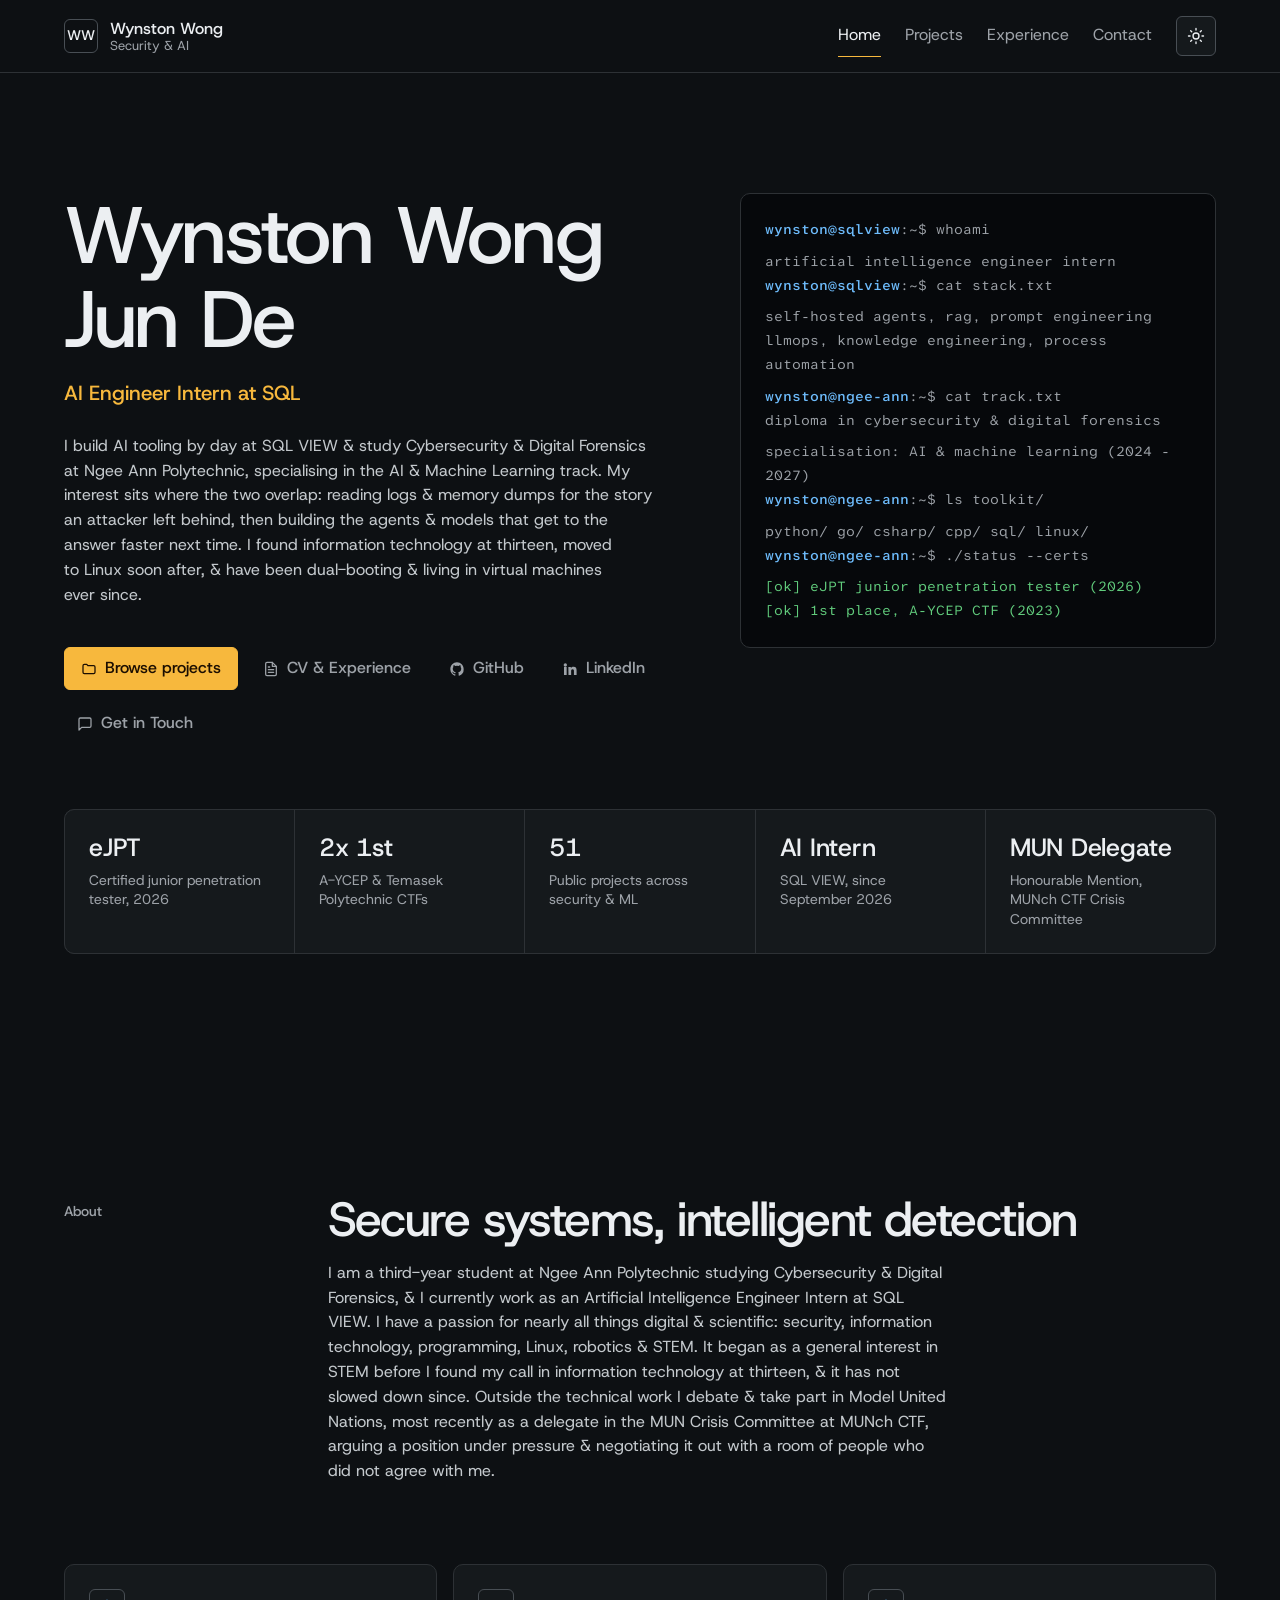
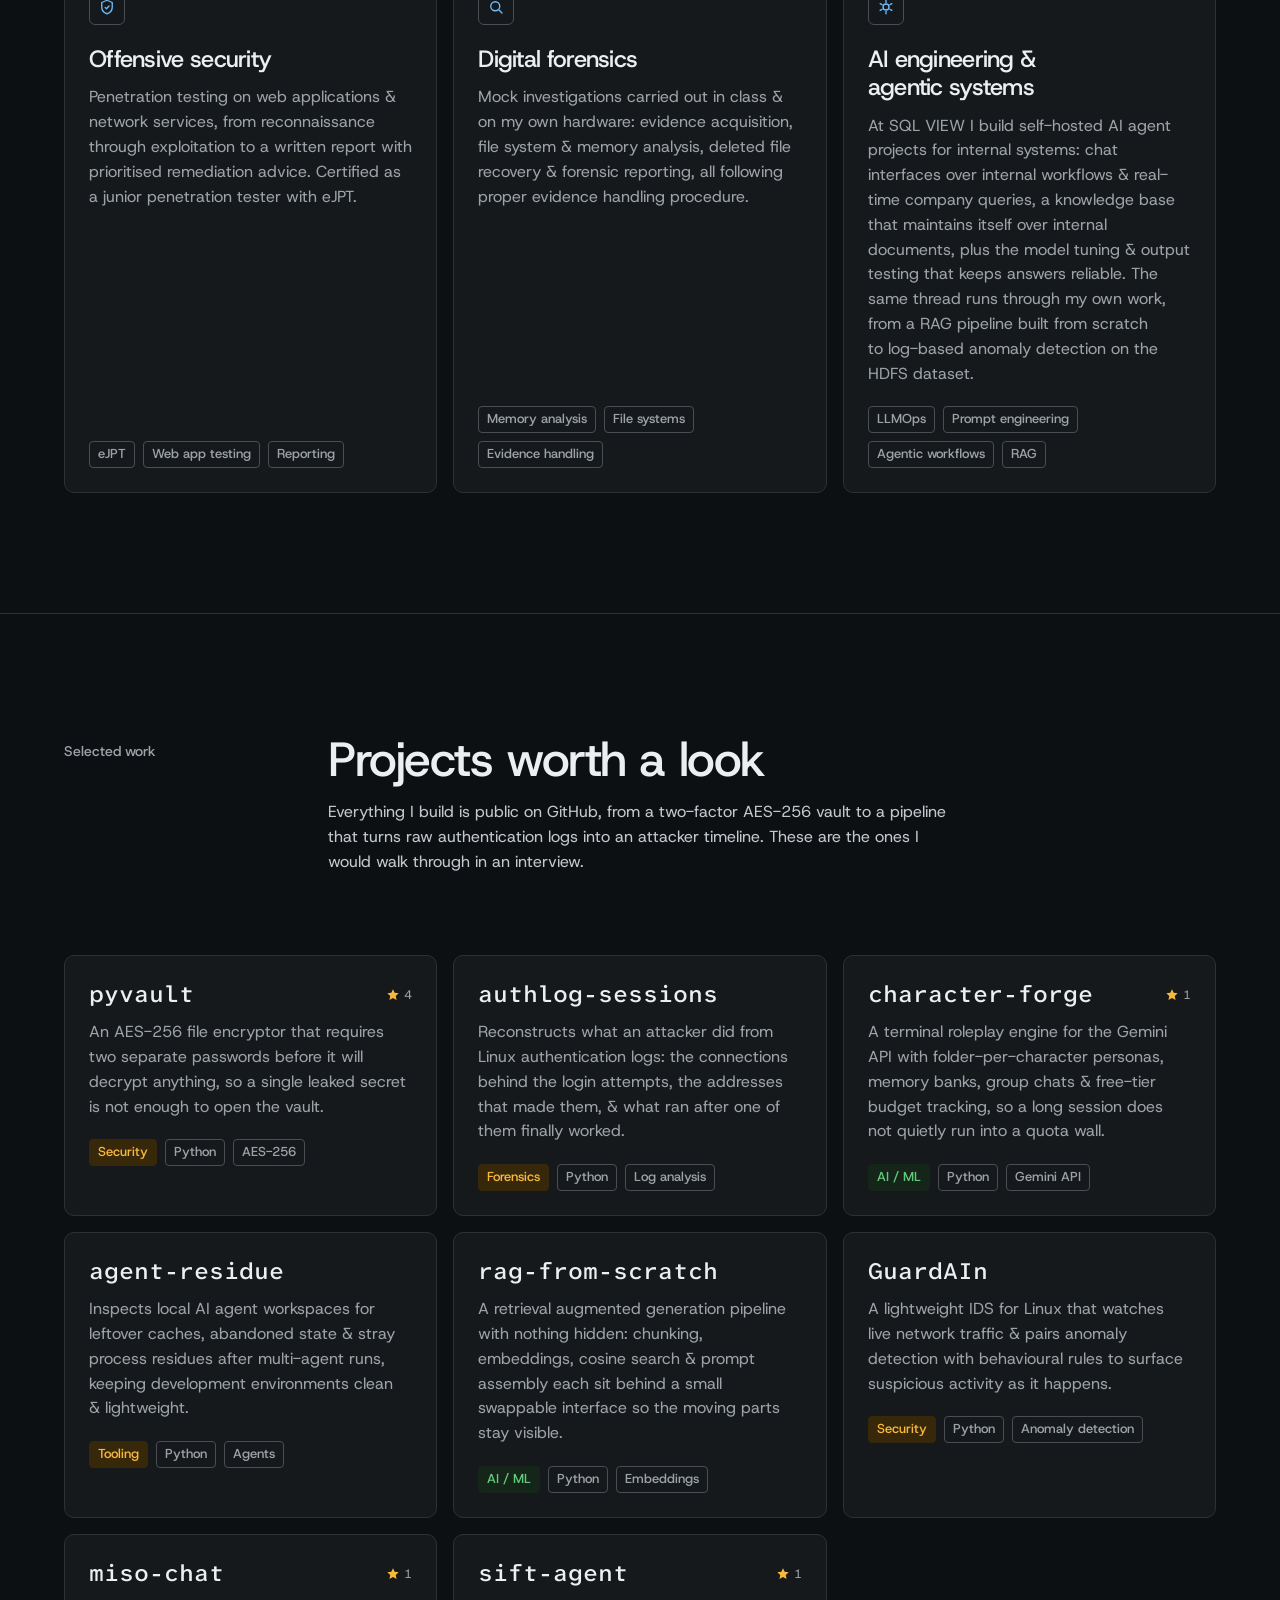
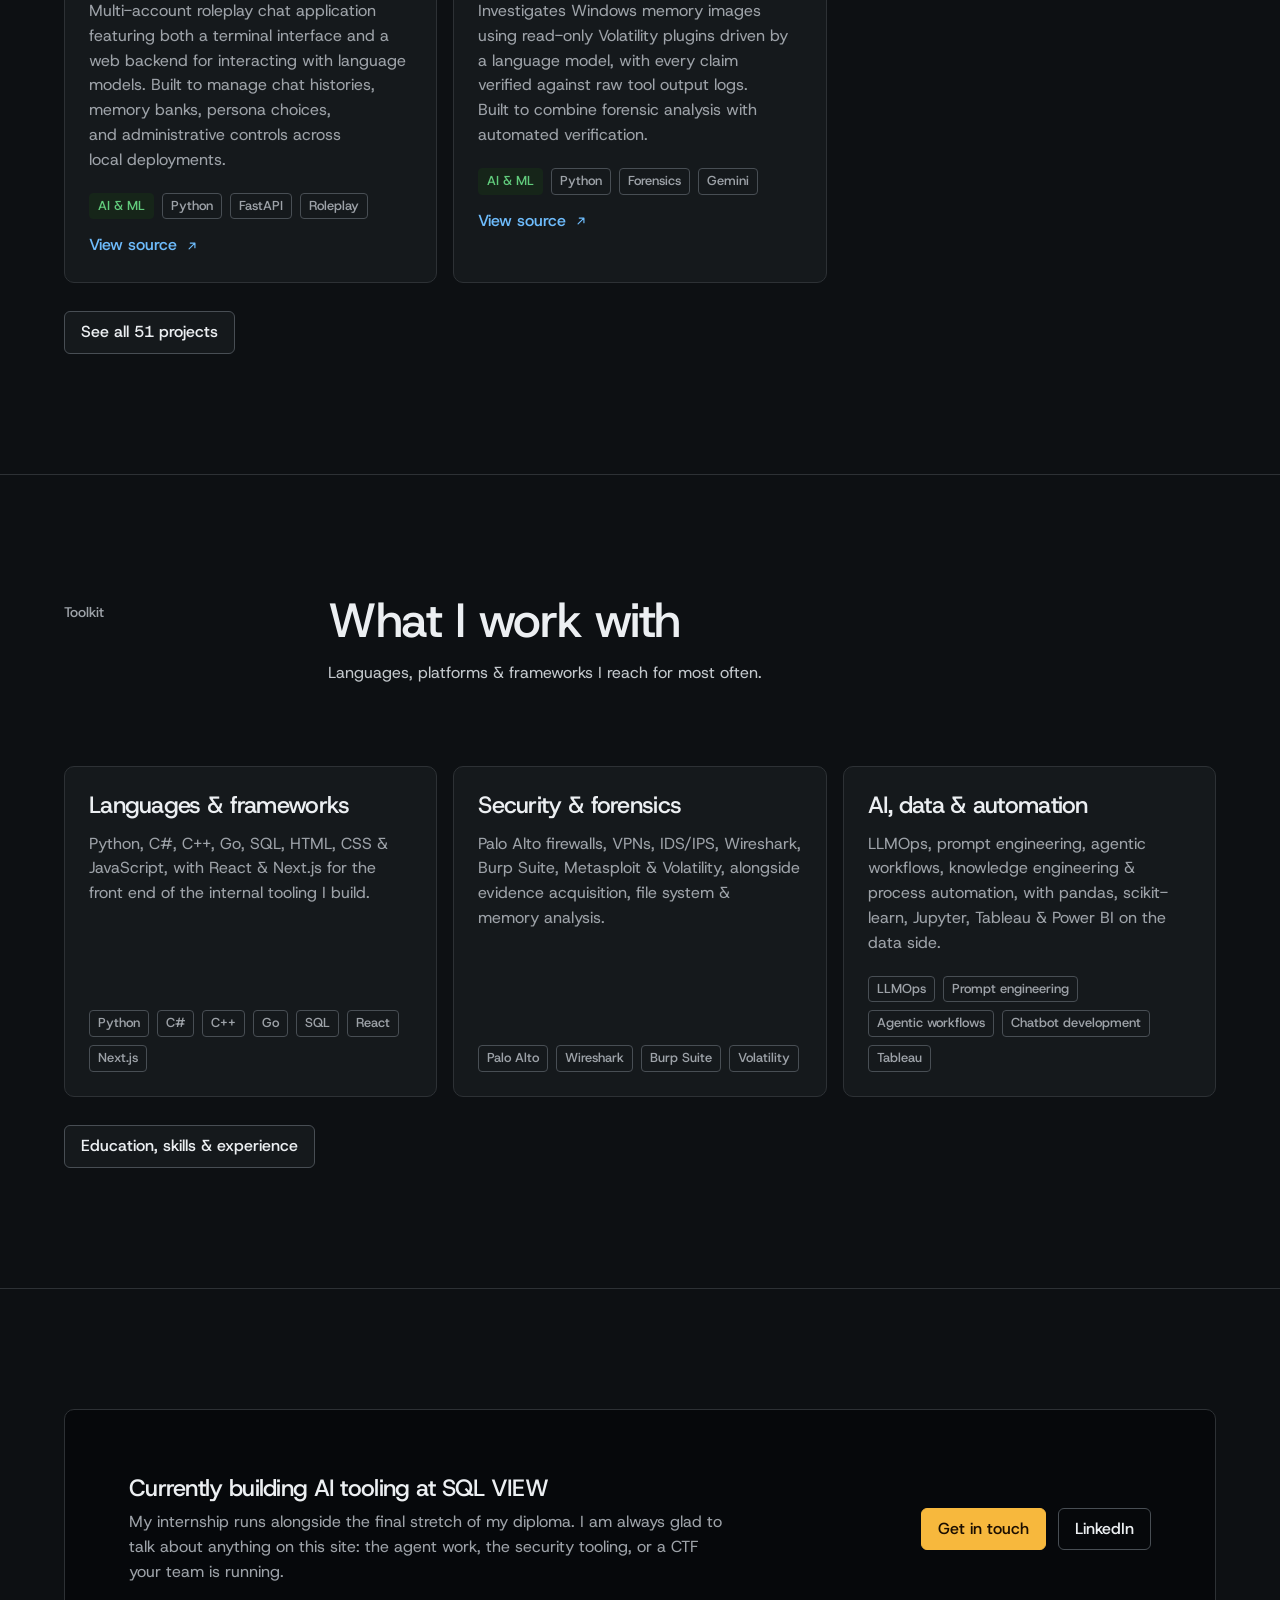
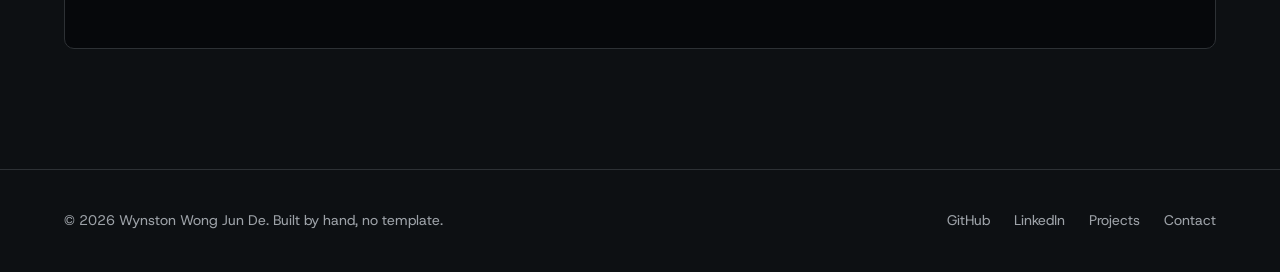
==== commit 859e5362: "Redesign site with the Console theme Replace the dark gradient template with a graphite palette, hai" ====
--- a/index.html
+++ b/index.html
@@ -16,7 +16,7 @@
     <link href="data:image/svg+xml,%3Csvg xmlns='http://www.w3.org/2000/svg' viewBox='0 0 32 32'%3E%3Crect width='32' height='32' rx='8' fill='%234cc4ff'/%3E%3Ctext x='16' y='22' font-family='monospace' font-size='16' font-weight='bold' text-anchor='middle' fill='%23041220'%3EW%3C/text%3E%3C/svg%3E" rel="icon"/>
     <link href="https://fonts.googleapis.com" rel="preconnect"/>
     <link crossorigin="" href="https://fonts.gstatic.com" rel="preconnect"/>
-    <link href="https://fonts.googleapis.com/css2?family=Inter:wght@400;500;600;700;800&amp;family=JetBrains+Mono:wght@400;500;600&amp;display=swap" rel="stylesheet"/>
+    <link href="https://fonts.googleapis.com/css2?family=Host+Grotesk:wght@400;500;600&amp;family=Atkinson+Hyperlegible+Mono:wght@400;500&amp;display=swap" rel="stylesheet"/>
     <link href="style.css" rel="stylesheet"/>
     <script>
         // Apply the saved colour theme before first paint to avoid a flash.
@@ -71,11 +71,7 @@
             <div class="wrap">
                 <div class="hero__grid">
                     <div>
-                        <span class="eyebrow">
-                            <span aria-hidden="true" class="eyebrow__dot"></span>
-                            Artificial Intelligence Engineer Intern at SQL VIEW
-                        </span>
-                        <h1>Wynston Wong<br/><span class="gradient-text">Jun De</span></h1>
+                        <h1>Wynston Wong<br/>Jun De</h1>
                         <p class="hero__role" data-typed='["AI Engineer Intern at SQL VIEW","Cybersecurity &amp; Digital Forensics student","eJPT certified junior pentester","CTF competitor &amp; tool builder"]'>AI Engineer Intern at SQL VIEW</p>
                         <p class="hero__lede">
                             I build AI tooling by day at SQL VIEW &amp; study Cybersecurity &amp; Digital
@@ -174,8 +170,8 @@
         <section class="section">
             <div class="wrap">
                 <div class="section__head reveal">
+                    <h2>Secure systems, intelligent detection</h2>
                     <div class="kicker">About</div>
-                    <h2>Secure systems, intelligent detection</h2>
                     <p>
                         I am a third-year student at Ngee Ann Polytechnic studying Cybersecurity
                         &amp; Digital Forensics, &amp; I currently work as an Artificial Intelligence
@@ -261,8 +257,8 @@
         <section class="section">
             <div class="wrap">
                 <div class="section__head reveal">
+                    <h2>Projects worth a look</h2>
                     <div class="kicker">Selected work</div>
-                    <h2>Projects worth a look</h2>
                     <p>
                         Everything I build is public on GitHub, from a two-factor AES-256 vault to a
                         pipeline that turns raw authentication logs into an attacker timeline.
@@ -386,6 +382,59 @@
                             </div>
                         </div>
                     </article>
+                
+                    <article class="project reveal" data-category="ai">
+<div class="project__top">
+<h3 class="project__name">miso-chat</h3>
+<div class="project__meta">
+<svg aria-hidden="true" fill="currentColor" viewbox="0 0 24 24"><path d="M12 2l2.9 6.3 6.9.8-5.1 4.7 1.4 6.8L12 17.3 5.9 20.6l1.4-6.8L2.2 9.1l6.9-.8z"></path></svg>
+1
+</div>
+</div>
+<p>
+Multi-account roleplay chat application featuring both a terminal interface and a web backend for interacting with language models. Built to manage chat histories, memory banks, persona choices, and administrative controls across local deployments.
+</p>
+<div class="project__foot">
+<div class="tags">
+<span class="tag tag--green">AI &amp; ML</span>
+<span class="tag">Python</span>
+<span class="tag">FastAPI</span>
+<span class="tag">Roleplay</span>
+</div>
+<p style="margin-top:14px">
+<a class="project__link" href="https://github.com/wyn-cmd/miso-chat" rel="noopener" target="_blank">
+View source
+<svg aria-hidden="true" fill="none" stroke="currentColor" stroke-linecap="round" stroke-linejoin="round" stroke-width="2" viewbox="0 0 24 24"><path d="M7 17L17 7M9 7h8v8"></path></svg>
+</a>
+</p>
+</div>
+</article>
+                    <article class="project reveal" data-category="ai">
+<div class="project__top">
+<h3 class="project__name">sift-agent</h3>
+<div class="project__meta">
+<svg aria-hidden="true" fill="currentColor" viewbox="0 0 24 24"><path d="M12 2l2.9 6.3 6.9.8-5.1 4.7 1.4 6.8L12 17.3 5.9 20.6l1.4-6.8L2.2 9.1l6.9-.8z"></path></svg>
+1
+</div>
+</div>
+<p>
+Investigates Windows memory images using read-only Volatility plugins driven by a language model, with every claim verified against raw tool output logs. Built to combine forensic analysis with automated verification.
+</p>
+<div class="project__foot">
+<div class="tags">
+<span class="tag tag--green">AI &amp; ML</span>
+<span class="tag">Python</span>
+<span class="tag">Forensics</span>
+<span class="tag">Gemini</span>
+</div>
+<p style="margin-top:14px">
+<a class="project__link" href="https://github.com/wyn-cmd/sift-agent" rel="noopener" target="_blank">
+View source
+<svg aria-hidden="true" fill="none" stroke="currentColor" stroke-linecap="round" stroke-linejoin="round" stroke-width="2" viewBox="0 0 24 24"><path d="M7 17L17 7M9 7h8v8"></path></svg>
+</a>
+</p>
+</div>
+</article>
                 </div>
                 
                 <p style="margin-top:28px">
@@ -397,8 +446,8 @@
         <section class="section">
             <div class="wrap">
                 <div class="section__head reveal">
+                    <h2>What I work with</h2>
                     <div class="kicker">Toolkit</div>
-                    <h2>What I work with</h2>
                     <p>Languages, platforms &amp; frameworks I reach for most often.</p>
                 </div>
                 
--- a/style.css
+++ b/style.css
@@ -1,1162 +1,218 @@
-/* ==========================================================================
-   Wynston Wong - Portfolio stylesheet
-   Layout system, colour tokens, components & responsive rules.
-   ========================================================================== */
-
-/* ---- Design tokens ------------------------------------------------------ */
-
-:root {
-    --bg: #080b14;
-    --bg-soft: #0d1220;
-    --surface: #111827;
-    --surface-2: #16203a;
-    --border: rgba(255, 255, 255, 0.09);
-    --border-strong: rgba(255, 255, 255, 0.18);
-    --text: #e9eff9;
-    --text-soft: #b6c2d6;
-    --muted: #8494ad;
-    --accent: #4cc4ff;
-    --accent-2: #9b8cff;
-    --accent-3: #4ade80;
-    --danger: #ff8a8a;
-    --shadow: 0 18px 45px rgba(0, 0, 0, 0.45);
-    --radius: 16px;
-    --radius-sm: 10px;
-    --max-width: 1120px;
-    --font-sans: "Inter", -apple-system, BlinkMacSystemFont, "Segoe UI", Roboto,
-        "Helvetica Neue", Arial, sans-serif;
-    --font-mono: "JetBrains Mono", ui-monospace, SFMono-Regular, "SF Mono", Menlo,
-        Consolas, "Liberation Mono", monospace;
-}
-
-[data-theme="light"] {
-    --bg: #f6f8fc;
-    --bg-soft: #ffffff;
-    --surface: #ffffff;
-    --surface-2: #eef2f9;
-    --border: rgba(9, 20, 40, 0.1);
-    --border-strong: rgba(9, 20, 40, 0.2);
-    --text: #0d1728;
-    --text-soft: #33445e;
-    --muted: #5d6e88;
-    --accent: #0b7fd4;
-    --accent-2: #6a4ce0;
-    --accent-3: #14884a;
-    --shadow: 0 16px 38px rgba(15, 30, 60, 0.12);
-}
-
-/* ---- Base --------------------------------------------------------------- */
-
-*,
-*::before,
-*::after {
-    box-sizing: border-box;
-}
-
-html {
-    scroll-behavior: smooth;
-    scroll-padding-top: 96px;
-    -webkit-text-size-adjust: 100%;
-}
-
-body {
-    margin: 0;
-    background: var(--bg);
-    color: var(--text);
-    font-family: var(--font-sans);
-    font-size: 16px;
-    line-height: 1.68;
-    -webkit-font-smoothing: antialiased;
-    overflow-x: hidden;
-}
-
-/* Two soft light sources behind the content, fixed so they never scroll away. */
-body::before {
-    content: "";
-    position: fixed;
-    inset: 0;
-    pointer-events: none;
-    z-index: 0;
-    background:
-        radial-gradient(58rem 30rem at 12% -8%, rgba(76, 196, 255, 0.16), transparent 60%),
-        radial-gradient(46rem 26rem at 88% 4%, rgba(155, 140, 255, 0.14), transparent 62%);
-}
-
-[data-theme="light"] body::before {
-    background:
-        radial-gradient(58rem 30rem at 12% -8%, rgba(11, 127, 212, 0.12), transparent 60%),
-        radial-gradient(46rem 26rem at 88% 4%, rgba(106, 76, 224, 0.1), transparent 62%);
-}
-
-.page {
-    position: relative;
-    z-index: 1;
-}
-
-img {
-    max-width: 100%;
-    display: block;
-}
-
-a {
-    color: var(--accent);
-    text-decoration: none;
-}
-
-a:hover {
-    text-decoration: underline;
-}
-
-h1,
-h2,
-h3,
-h4 {
-    line-height: 1.2;
-    margin: 0 0 0.5em;
-    letter-spacing: -0.02em;
-}
-
-p {
-    margin: 0 0 1em;
-}
-
-ul {
-    margin: 0;
-    padding-left: 1.15rem;
-}
-
-li + li {
-    margin-top: 0.35rem;
-}
-
-:focus-visible {
-    outline: 2px solid var(--accent);
-    outline-offset: 3px;
-    border-radius: 4px;
-}
-
-.wrap {
-    width: 100%;
-    max-width: var(--max-width);
-    margin: 0 auto;
-    padding: 0 24px;
-}
-
-.skip-link {
-    position: absolute;
-    left: -9999px;
-    top: 0;
-    background: var(--accent);
-    color: #04121f;
-    padding: 10px 16px;
-    z-index: 100;
-    font-weight: 600;
-}
-
-.skip-link:focus {
-    left: 12px;
-    top: 12px;
-}
-
-/* ---- Navigation --------------------------------------------------------- */
-
-.nav {
-    position: sticky;
-    top: 0;
-    z-index: 50;
-    backdrop-filter: blur(14px);
-    -webkit-backdrop-filter: blur(14px);
-    background: color-mix(in srgb, var(--bg) 82%, transparent);
-    border-bottom: 1px solid var(--border);
-}
-
-.nav__inner {
-    display: flex;
-    align-items: center;
-    gap: 18px;
-    min-height: 68px;
-}
-
-.brand {
-    display: flex;
-    align-items: center;
-    gap: 11px;
-    color: var(--text);
-    font-weight: 700;
-    letter-spacing: -0.01em;
-    margin-right: auto;
-}
-
-.brand:hover {
-    text-decoration: none;
-}
-
-.brand__mark {
-    width: 34px;
-    height: 34px;
-    flex: 0 0 34px;
-    display: grid;
-    place-items: center;
-    border-radius: 9px;
-    background: linear-gradient(135deg, var(--accent), var(--accent-2));
-    color: #04121f;
-    font-family: var(--font-mono);
-    font-size: 14px;
-    font-weight: 700;
-}
-
-.brand__text {
-    display: flex;
-    flex-direction: column;
-    line-height: 1.15;
-}
-
-.brand__text small {
-    color: var(--muted);
-    font-weight: 500;
-    font-size: 11.5px;
-    letter-spacing: 0.06em;
-    text-transform: uppercase;
-}
-
-.nav__links {
-    display: flex;
-    align-items: center;
-    gap: 4px;
-}
-
-.nav__links a {
-    color: var(--text-soft);
-    font-size: 14.5px;
-    font-weight: 500;
-    padding: 8px 13px;
-    border-radius: 9px;
-    transition: background 0.18s ease, color 0.18s ease;
-}
-
-.nav__links a:hover {
-    color: var(--text);
-    background: var(--surface-2);
-    text-decoration: none;
-}
-
-.nav__links a[aria-current="page"] {
-    color: var(--text);
-    background: var(--surface-2);
-}
-
-.icon-btn {
-    display: grid;
-    place-items: center;
-    width: 38px;
-    height: 38px;
-    border-radius: 10px;
-    border: 1px solid var(--border);
-    background: var(--surface);
-    color: var(--text-soft);
-    cursor: pointer;
-    transition: border-color 0.18s ease, color 0.18s ease;
-}
-
-.icon-btn:hover {
-    border-color: var(--border-strong);
-    color: var(--text);
-}
-
-.icon-btn svg {
-    width: 17px;
-    height: 17px;
-}
-
-.nav__toggle {
-    display: none;
-}
-
-/* ---- Hero --------------------------------------------------------------- */
-
-.hero {
-    padding: 84px 0 64px;
-}
-
-.eyebrow {
-    display: inline-flex;
-    align-items: center;
-    gap: 9px;
-    font-family: var(--font-mono);
-    font-size: 12.5px;
-    letter-spacing: 0.08em;
-    text-transform: uppercase;
-    color: var(--accent);
-    background: color-mix(in srgb, var(--accent) 12%, transparent);
-    border: 1px solid color-mix(in srgb, var(--accent) 30%, transparent);
-    padding: 7px 14px;
-    border-radius: 999px;
-    margin-bottom: 22px;
-}
-
-.eyebrow__dot {
-    width: 7px;
-    height: 7px;
-    border-radius: 50%;
-    background: var(--accent-3);
-    box-shadow: 0 0 0 4px color-mix(in srgb, var(--accent-3) 22%, transparent);
-}
-
-.hero__grid {
-    display: grid;
-    grid-template-columns: minmax(0, 1.35fr) minmax(0, 1fr);
-    gap: 46px;
-    align-items: center;
-}
-
-.hero h1 {
-    font-size: clamp(2.5rem, 6vw, 3.9rem);
-    font-weight: 800;
-    margin-bottom: 14px;
-}
-
-.gradient-text {
-    background: linear-gradient(100deg, var(--accent), var(--accent-2) 70%);
-    -webkit-background-clip: text;
-    background-clip: text;
-    color: transparent;
-}
-
-.hero__role {
-    font-family: var(--font-mono);
-    font-size: 15.5px;
-    color: var(--accent-3);
-    margin-bottom: 18px;
-}
-
-.hero__lede {
-    font-size: 17.5px;
-    color: var(--text-soft);
-    max-width: 60ch;
-}
-
-.hero__actions {
-    display: flex;
-    flex-wrap: wrap;
-    gap: 12px;
-    margin-top: 26px;
-}
-
-/* ---- Buttons ------------------------------------------------------------ */
-
-.btn {
-    display: inline-flex;
-    align-items: center;
-    gap: 9px;
-    padding: 12px 20px;
-    border-radius: 11px;
-    border: 1px solid var(--border-strong);
-    background: var(--surface);
-    color: var(--text);
-    font-size: 14.5px;
-    font-weight: 600;
-    font-family: inherit;
-    cursor: pointer;
-    transition: transform 0.16s ease, border-color 0.18s ease, background 0.18s ease;
-}
-
-.btn:hover {
-    text-decoration: none;
-    transform: translateY(-2px);
-    border-color: var(--accent);
-}
-
-.btn--primary {
-    background: linear-gradient(135deg, var(--accent), var(--accent-2));
-    border-color: transparent;
-    color: #04121f;
-}
-
-.btn--primary:hover {
-    border-color: transparent;
-    filter: brightness(1.07);
-}
-
-.btn--ghost {
-    background: transparent;
-}
-
-.btn svg {
-    width: 16px;
-    height: 16px;
-}
-
-/* ---- Portrait / hero card ---------------------------------------------- */
-
-.hero__card {
-    background: linear-gradient(160deg, var(--surface), var(--bg-soft));
-    border: 1px solid var(--border);
-    border-radius: var(--radius);
-    padding: 26px;
-    box-shadow: var(--shadow);
-}
-
-.terminal {
-    font-family: var(--font-mono);
-    font-size: 13px;
-    line-height: 1.85;
-    color: var(--text-soft);
-}
-
-.terminal__bar {
-    display: flex;
-    gap: 7px;
-    margin-bottom: 16px;
-}
-
-.terminal__bar span {
-    width: 11px;
-    height: 11px;
-    border-radius: 50%;
-    background: var(--border-strong);
-}
-
-.terminal__bar span:nth-child(1) {
-    background: #ff6b6b;
-}
-
-.terminal__bar span:nth-child(2) {
-    background: #ffd166;
-}
-
-.terminal__bar span:nth-child(3) {
-    background: #4ade80;
-}
-
-.terminal b {
-    color: var(--accent);
-    font-weight: 600;
-}
-
-.terminal .ok {
-    color: var(--accent-3);
-}
-
-/* ---- Stats -------------------------------------------------------------- */
-
-.stats {
-    display: grid;
-    grid-template-columns: repeat(5, minmax(0, 1fr));
-    gap: 16px;
-    margin-top: 58px;
-}
-
-.stat {
-    background: var(--surface);
-    border: 1px solid var(--border);
-    border-radius: var(--radius-sm);
-    padding: 20px 22px;
-}
-
-.stat__value {
-    font-size: 26px;
-    font-weight: 800;
-    letter-spacing: -0.02em;
-    background: linear-gradient(120deg, var(--accent), var(--accent-2));
-    -webkit-background-clip: text;
-    background-clip: text;
-    color: transparent;
-}
-
-.stat__label {
-    font-size: 13.5px;
-    color: var(--muted);
-    margin-top: 4px;
-}
-
-/* ---- Sections ----------------------------------------------------------- */
-
-.section {
-    padding: 72px 0;
-    border-top: 1px solid var(--border);
-}
-
-.section--flush {
-    border-top: none;
-}
-
-.section__head {
-    max-width: 62ch;
-    margin-bottom: 38px;
-}
-
-.section__head h2 {
-    font-size: clamp(1.6rem, 3.4vw, 2.15rem);
-    font-weight: 750;
-}
-
-.section__head p {
-    color: var(--text-soft);
-    margin-bottom: 0;
-}
-
-.kicker {
-    font-family: var(--font-mono);
-    font-size: 12px;
-    letter-spacing: 0.14em;
-    text-transform: uppercase;
-    color: var(--accent);
-    margin-bottom: 10px;
-}
-
-/* ---- Cards -------------------------------------------------------------- */
-
-.grid {
-    display: grid;
-    gap: 18px;
-}
-
-.grid--2 {
-    grid-template-columns: repeat(2, minmax(0, 1fr));
-}
-
-.grid--3 {
-    grid-template-columns: repeat(3, minmax(0, 1fr));
-}
-
-.card {
-    background: var(--surface);
-    border: 1px solid var(--border);
-    border-radius: var(--radius);
-    padding: 24px;
-    transition: transform 0.18s ease, border-color 0.18s ease;
-}
-
-.card:hover {
-    transform: translateY(-3px);
-    border-color: var(--border-strong);
-}
-
-.card h3 {
-    font-size: 17.5px;
-    margin-bottom: 8px;
-}
-
-.card p {
-    color: var(--text-soft);
-    font-size: 14.8px;
-    margin-bottom: 0;
-}
-
-.card__icon {
-    width: 40px;
-    height: 40px;
-    border-radius: 11px;
-    display: grid;
-    place-items: center;
-    background: color-mix(in srgb, var(--accent) 14%, transparent);
-    color: var(--accent);
-    margin-bottom: 15px;
-}
-
-.card__icon svg {
-    width: 20px;
-    height: 20px;
-}
-
-/* ---- Tags & chips ------------------------------------------------------- */
-
-.tags {
-    display: flex;
-    flex-wrap: wrap;
-    gap: 7px;
-    margin-top: 15px;
-}
-
-.tag {
-    font-family: var(--font-mono);
-    font-size: 11.5px;
-    letter-spacing: 0.02em;
-    color: var(--text-soft);
-    background: var(--surface-2);
-    border: 1px solid var(--border);
-    padding: 4px 10px;
-    border-radius: 999px;
-}
-
-.tag--accent {
-    color: var(--accent);
-    background: color-mix(in srgb, var(--accent) 12%, transparent);
-    border-color: color-mix(in srgb, var(--accent) 30%, transparent);
-}
-
-.tag--green {
-    color: var(--accent-3);
-    background: color-mix(in srgb, var(--accent-3) 12%, transparent);
-    border-color: color-mix(in srgb, var(--accent-3) 30%, transparent);
-}
-
-/* ---- Project cards ------------------------------------------------------ */
-
-.filters {
-    display: flex;
-    flex-wrap: wrap;
-    gap: 9px;
-    margin-bottom: 30px;
-}
-
-.filter {
-    font-family: inherit;
-    font-size: 14px;
-    font-weight: 550;
-    color: var(--text-soft);
-    background: var(--surface);
-    border: 1px solid var(--border);
-    padding: 9px 16px;
-    border-radius: 999px;
-    cursor: pointer;
-    transition: color 0.16s ease, border-color 0.16s ease, background 0.16s ease;
-}
-
-.filter:hover {
-    color: var(--text);
-    border-color: var(--border-strong);
-}
-
-.filter[aria-pressed="true"] {
-    color: #04121f;
-    background: linear-gradient(135deg, var(--accent), var(--accent-2));
-    border-color: transparent;
-}
-
-/* On the light palette the accent gradient is dark enough to need white text. */
-[data-theme="light"] .filter[aria-pressed="true"],
-[data-theme="light"] .btn--primary {
-    color: #ffffff;
-}
-
-.project {
-    display: flex;
-    flex-direction: column;
-    background: var(--surface);
-    border: 1px solid var(--border);
-    border-radius: var(--radius);
-    padding: 22px;
-    transition: transform 0.18s ease, border-color 0.18s ease;
-}
-
-.project:hover {
-    transform: translateY(-3px);
-    border-color: var(--border-strong);
-}
-
-.project[hidden] {
-    display: none;
-}
-
-.project__top {
-    display: flex;
-    align-items: flex-start;
-    gap: 12px;
-    margin-bottom: 10px;
-}
-
-.project__name {
-    font-family: var(--font-mono);
-    font-size: 15.5px;
-    font-weight: 600;
-    color: var(--text);
-    margin: 0;
-    word-break: break-word;
-}
-
-.project__name:hover {
-    color: var(--accent);
-    text-decoration: none;
-}
-
-.project__meta {
-    display: flex;
-    align-items: center;
-    gap: 12px;
-    margin-left: auto;
-    flex: 0 0 auto;
-    font-family: var(--font-mono);
-    font-size: 12px;
-    color: var(--muted);
-}
-
-.project__meta svg {
-    width: 13px;
-    height: 13px;
-    vertical-align: -2px;
-}
-
-.project p {
-    color: var(--text-soft);
-    font-size: 14.5px;
-    margin-bottom: 0;
-}
-
-.project__foot {
-    margin-top: auto;
-    padding-top: 16px;
-}
-
-.project__link {
-    font-size: 13.5px;
-    font-weight: 600;
-    display: inline-flex;
-    align-items: center;
-    gap: 6px;
-}
-
-.project__link svg {
-    width: 14px;
-    height: 14px;
-}
-
-.empty {
-    color: var(--muted);
-    font-size: 15px;
-}
-
-/* ---- Timeline ----------------------------------------------------------- */
-
-.timeline {
-    position: relative;
-    margin: 0;
-    padding: 0 0 0 30px;
-    list-style: none;
-}
-
-.timeline::before {
-    content: "";
-    position: absolute;
-    left: 7px;
-    top: 8px;
-    bottom: 8px;
-    width: 2px;
-    background: linear-gradient(180deg, var(--accent), var(--accent-2), transparent);
-    opacity: 0.5;
-}
-
-.timeline > li {
-    position: relative;
-    padding-bottom: 34px;
-    margin: 0;
-}
-
-.timeline > li:last-child {
-    padding-bottom: 0;
-}
-
-.timeline > li::before {
-    content: "";
-    position: absolute;
-    left: -30px;
-    top: 7px;
-    width: 16px;
-    height: 16px;
-    border-radius: 50%;
-    background: var(--bg);
-    border: 2px solid var(--accent);
-}
-
-.timeline__when {
-    font-family: var(--font-mono);
-    font-size: 12.5px;
-    color: var(--accent);
-    letter-spacing: 0.03em;
-    margin-bottom: 6px;
-}
-
-.timeline__what {
-    font-size: 17px;
-    font-weight: 700;
-    margin: 0 0 3px;
-}
-
-.timeline__where {
-    font-size: 14.5px;
-    color: var(--muted);
-    margin-bottom: 10px;
-}
-
-.timeline__body {
-    color: var(--text-soft);
-    font-size: 14.8px;
-}
-
-.timeline__body ul {
-    padding-left: 1.1rem;
-}
-
-/* ---- Award rows --------------------------------------------------------- */
-
-.award {
-    display: grid;
-    grid-template-columns: 120px minmax(0, 1fr);
-    gap: 20px;
-    padding: 19px 0;
-    border-bottom: 1px solid var(--border);
-}
-
-.award:last-child {
-    border-bottom: none;
-}
-
-.award__when {
-    font-family: var(--font-mono);
-    font-size: 12.5px;
-    color: var(--muted);
-    padding-top: 4px;
-}
-
-.award__title {
-    font-size: 16.5px;
-    font-weight: 700;
-    margin: 0 0 4px;
-}
-
-.award__desc {
-    color: var(--text-soft);
-    font-size: 14.8px;
-    margin: 0;
-}
-
-.pill-group {
-    display: flex;
-    flex-wrap: wrap;
-    gap: 8px;
-    margin-top: 14px;
-}
-
-/* ---- Event gallery -------------------------------------------------- */
-
-.gallery {
-    display: grid;
-    grid-template-columns: repeat(auto-fit, minmax(220px, 1fr));
-    gap: 14px;
-    margin: 18px 0 4px;
-}
-
-.gallery__item {
-    margin: 0;
-    border-radius: var(--radius-sm);
-    overflow: hidden;
-    border: 1px solid var(--border);
-    background: var(--surface);
-}
-
-.gallery__item img {
-    display: block;
-    width: 100%;
-    height: 100%;
-    aspect-ratio: 3 / 2;
-    object-fit: cover;
-}
-
-/* ---- Contact photo ---- */
-
-.contact-intro {
-    display: flex;
-    align-items: flex-start;
-    justify-content: space-between;
-    gap: 32px;
-}
-
-.contact-photo {
-    flex: none;
-}
-
-.contact-photo img {
-    width: 220px;
-    height: 220px;
-    border-radius: 50%;
-    object-fit: cover;
-    border: 1px solid var(--border);
-    box-shadow: var(--shadow);
-}
-
-/* ---- Skill panels ------------------------------------------------------- */
-
-.skill {
-    background: var(--surface);
-    border: 1px solid var(--border);
-    border-radius: var(--radius);
-    padding: 22px;
-    border-left: 3px solid var(--accent);
-}
-
-.skill:nth-child(2n) {
-    border-left-color: var(--accent-2);
-}
-
-.skill:nth-child(3n) {
-    border-left-color: var(--accent-3);
-}
-
-.skill h3 {
-    font-size: 16.5px;
-    margin-bottom: 8px;
-}
-
-.skill p {
-    color: var(--text-soft);
-    font-size: 14.6px;
-    margin-bottom: 0;
-}
-
-/* ---- Callout ------------------------------------------------------------ */
-
-.callout {
-    display: flex;
-    flex-wrap: wrap;
-    align-items: center;
-    gap: 22px;
-    padding: 30px;
-    border-radius: var(--radius);
-    border: 1px solid var(--border);
-    background:
-        linear-gradient(135deg, color-mix(in srgb, var(--accent) 12%, transparent), transparent 60%),
-        var(--surface);
-}
-
-.callout h3 {
-    font-size: 20px;
-    margin-bottom: 6px;
-}
-
-.callout p {
-    color: var(--text-soft);
-    font-size: 15px;
-    margin: 0;
-}
-
-.callout__actions {
-    margin-left: auto;
-    display: flex;
-    gap: 12px;
-    flex-wrap: wrap;
-}
-
-/* ---- Contact ------------------------------------------------------------ */
-
-.contact-card {
-    display: flex;
-    align-items: center;
-    gap: 16px;
-    padding: 20px 22px;
-    border-radius: var(--radius);
-    border: 1px solid var(--border);
-    background: var(--surface);
-    color: var(--text);
-    transition: transform 0.16s ease, border-color 0.16s ease;
-}
-
-.contact-card:hover {
-    text-decoration: none;
-    transform: translateY(-3px);
-    border-color: var(--accent);
-}
-
-.contact-card__icon {
-    width: 42px;
-    height: 42px;
-    flex: 0 0 42px;
-    border-radius: 12px;
-    display: grid;
-    place-items: center;
-    background: var(--surface-2);
-    color: var(--accent);
-}
-
-.contact-card__icon svg {
-    width: 20px;
-    height: 20px;
-}
-
-.contact-card b {
-    display: block;
-    font-size: 15.5px;
-}
-
-.contact-card span {
-    color: var(--muted);
-    font-size: 13.5px;
-    word-break: break-word;
-}
-
-/* ---- Footer ------------------------------------------------------------- */
-
-.footer {
-    border-top: 1px solid var(--border);
-    padding: 30px 0 42px;
-    color: var(--muted);
-    font-size: 14px;
-}
-
-.footer__inner {
-    display: flex;
-    flex-wrap: wrap;
-    gap: 14px;
-    align-items: center;
-    justify-content: space-between;
-}
-
-.footer__links {
-    display: flex;
-    gap: 18px;
-}
-
-.footer a {
-    color: var(--muted);
-}
-
-.footer a:hover {
-    color: var(--accent);
-}
-
-/* ---- Reveal on scroll --------------------------------------------------- */
-
-.reveal {
-    opacity: 0;
-    transform: translateY(18px);
-    transition: opacity 0.6s ease, transform 0.6s ease;
-}
-
-.reveal.is-visible {
-    opacity: 1;
-    transform: none;
-}
-
-/* ---- Responsive --------------------------------------------------------- */
-
-@media (max-width: 940px) {
-    .hero__grid {
-        grid-template-columns: minmax(0, 1fr);
-        gap: 34px;
-    }
-
-    .grid--3 {
-        grid-template-columns: repeat(2, minmax(0, 1fr));
-    }
-
-    .stats {
-        grid-template-columns: repeat(2, minmax(0, 1fr));
-    }
-
-    .callout__actions {
-        margin-left: 0;
-    }
-}
-
-@media (max-width: 720px) {
-    .hero {
-        padding: 56px 0 44px;
-    }
-
-    .nav__toggle {
-        display: grid;
-    }
-
-    .nav__links {
-        display: none;
-        position: absolute;
-        left: 0;
-        right: 0;
-        top: 100%;
-        flex-direction: column;
-        align-items: stretch;
-        gap: 2px;
-        padding: 10px 16px 16px;
-        background: var(--bg-soft);
-        border-bottom: 1px solid var(--border);
-    }
-
-    .nav__links.is-open {
-        display: flex;
-    }
-
-    .nav__links a {
-        padding: 12px 14px;
-    }
-
-    .grid--2,
-    .grid--3 {
-        grid-template-columns: minmax(0, 1fr);
-    }
-
-    .contact-intro {
-        flex-direction: column-reverse;
-        align-items: center;
-        text-align: center;
-    }
-
-    .section {
-        padding: 54px 0;
-    }
-
-    .award {
-        grid-template-columns: minmax(0, 1fr);
-        gap: 6px;
-    }
-
-    .terminal {
-        font-size: 12.5px;
-    }
-}
-
-@media (prefers-reduced-motion: reduce) {
-    html {
-        scroll-behavior: auto;
-    }
-
-    *,
-    *::before,
-    *::after {
-        animation-duration: 0.001ms !important;
-        transition-duration: 0.001ms !important;
-    }
-
-    .reveal {
-        opacity: 1;
-        transform: none;
-    }
-}
-
-/* ---- Print -------------------------------------------------------------- */
-
-@media print {
-    body::before,
-    .nav,
-    .footer,
-    .hero__actions,
-    .filters {
-        display: none !important;
-    }
-
-    body {
-        background: #fff;
-        color: #000;
-        font-size: 11.5pt;
-    }
-
-    .card,
-    .project,
-    .skill,
-    .stat,
-    .award {
-        border: 1px solid #ccc;
-        break-inside: avoid;
-        box-shadow: none;
-    }
-
-    .gradient-text,
-    .stat__value {
-        color: #000;
-        -webkit-text-fill-color: #000;
-        background: none;
-    }
-
-    a {
-        color: #000;
-        text-decoration: none;
-    }
-}
+/* Hallmark · shape: sections in reading order, one panel per fact · genre: modern-minimal · theme: Console (deal 1/3, seed personal-portfolio-engineer-intern-e486·f21e1e16·2026-10-25·r0) · redesign: full
+ * hero: Stage, head left and the terminal panel right · nav: edge-aligned wordmark and links · footer: a rule, the copyright and the links · imagery: the profile photo and the MUNch photos, grey · signature: the terminal reading the stack · console: graphite
+ * axes: dark/grotesk-sans/chromatic-amber · posture: restrained · contrast: not measured · fold: checked at 1440 x 900 · v2.0.0 */
+/* Hallmark · pre-emit critique: P ok H ok E ok S ok R ok V ok · weakest: the 51-card projects grid is dense, so each card is one hairline panel and three group labels break it into runs */
+@import url("./tokens.css");
+@import url("./base.css");
+
+/* ---- Light colourway (Console "paper"), used when the visitor picks light --- */
+
+:root[data-theme="light"] {
+  color-scheme: light;
+  --color-paper: oklch(98% 0.006 85); --color-paper-2: oklch(95.5% 0.008 85); --color-paper-3: oklch(93% 0.009 85);
+  --color-ink: oklch(19% 0.010 60); --color-ink-2: oklch(31% 0.010 60); --color-muted: oklch(45% 0.012 60);
+  --color-rule: oklch(84% 0.012 70); --color-rule-2: oklch(72% 0.014 70);
+  --color-accent: oklch(54% 0.14 70); --color-accent-ink: oklch(99% 0.005 85); --color-accent-soft: oklch(93% 0.05 85); --color-focus: oklch(54% 0.14 70);
+  --color-cool: oklch(45% 0.14 250); --color-cool-soft: oklch(93% 0.03 250);
+  --color-ok: oklch(45% 0.12 150); --color-ok-soft: oklch(94% 0.03 150); --color-bad: oklch(50% 0.17 25); --color-bad-soft: oklch(94% 0.03 25);
+}
+
+/* ---- Base ------------------------------------------------------------- */
+
+body { min-height: 100vh; }
+main { display: block; }
+.wrap { width: 100%; max-width: var(--container); margin-inline: auto; padding-inline: var(--gutter); }
+.section { padding-block: var(--section-gap-s); }
+.section--flush { padding-top: var(--section-gap-s); }
+.section + .section { border-top: 1px solid var(--color-rule); }
+.skip-link { position: absolute; left: var(--space-md); top: -100px; z-index: var(--z-tooltip); background: var(--color-accent); color: var(--color-accent-ink); padding: var(--space-xs) var(--space-md); border-radius: var(--radius-pill); }
+.skip-link:focus { top: var(--space-md); }
+.reveal { opacity: 1; transform: none; }
+p, li { color: var(--color-muted); }
+.lead, .hero__lede, .section__head > p { color: var(--color-ink-2); }
+a { color: var(--color-ink); }
+
+/* ---- Nav -------------------------------------------------------------- */
+
+.nav { position: sticky; top: 0; z-index: var(--z-sticky-nav); background: var(--color-paper); border-bottom: 1px solid var(--color-rule); }
+.nav__inner { display: flex; align-items: center; gap: var(--space-lg); min-height: 72px; }
+.brand { display: inline-flex; align-items: center; gap: var(--space-sm); text-decoration: none; color: var(--color-ink); margin-right: auto; }
+.brand__mark { display: inline-grid; place-items: center; width: 34px; height: 34px; border: 1px solid var(--color-rule-2); border-radius: var(--radius-pill); font-weight: 500; font-size: var(--text-sm); letter-spacing: 0.02em; }
+.brand__text { display: flex; flex-direction: column; font-weight: 500; line-height: 1.2; }
+.brand__text small { font-weight: 400; font-size: var(--text-xs); color: var(--color-muted); }
+.nav__links { display: flex; gap: var(--space-lg); }
+.nav__links a { text-decoration: none; color: var(--color-muted); padding-block: var(--space-xs); border-bottom: 1px solid transparent; }
+.nav__links a:hover { color: var(--color-ink); }
+.nav__links a[aria-current="page"] { color: var(--color-ink); border-bottom-color: var(--color-accent); }
+.icon-btn { display: inline-grid; place-items: center; width: 40px; height: 40px; border: 1px solid var(--color-rule-2); border-radius: var(--radius-pill); background: var(--color-paper-2); color: var(--color-ink); cursor: pointer; }
+.icon-btn svg { width: 18px; height: 18px; }
+.icon-btn:hover { border-color: var(--color-muted); }
+.nav__toggle { display: none; }
+
+@media (max-width: 760px) {
+    .nav__toggle { display: inline-grid; }
+    .nav__links { display: none; position: absolute; top: 100%; left: 0; right: 0; flex-direction: column; gap: 0; background: var(--color-paper); border-bottom: 1px solid var(--color-rule); padding: var(--space-xs) var(--gutter) var(--space-md); }
+    .nav__links.is-open { display: flex; }
+    .nav__links a { padding-block: var(--space-sm); border-bottom: 1px solid var(--color-rule); }
+    .nav__links a[aria-current="page"] { border-bottom-color: var(--color-rule); color: var(--color-accent); }
+}
+
+/* ---- Buttons and chips ------------------------------------------------- */
+
+.btn { display: inline-flex; align-items: center; gap: var(--space-xs); padding: var(--space-xs) var(--space-md); white-space: nowrap; border: 1px solid var(--color-rule-2); border-radius: var(--radius-pill); background: var(--color-paper-2); color: var(--color-ink); font-weight: 500; text-decoration: none; cursor: pointer; transition: background-color var(--dur-short) var(--ease-out), border-color var(--dur-short) var(--ease-out), color var(--dur-short) var(--ease-out); }
+.btn svg { width: 16px; height: 16px; flex: none; }
+.btn:hover { border-color: var(--color-muted); }
+.btn:active { background: var(--color-paper-3); }
+.btn:disabled { opacity: 0.5; cursor: not-allowed; }
+.btn--primary { background: var(--color-accent); border-color: var(--color-accent); color: var(--color-accent-ink); }
+.btn--primary:hover { background: color-mix(in oklab, var(--color-accent) 88%, var(--color-ink)); border-color: transparent; }
+.btn--ghost { background: transparent; }
+.btn--ghost:hover { background: var(--color-paper-2); }
+
+.tags, .pill-group { display: flex; flex-wrap: wrap; gap: var(--space-xs); }
+.tag { display: inline-flex; align-items: center; padding: var(--space-3xs) var(--space-xs); border: 1px solid var(--color-rule-2); border-radius: 4px; font-size: var(--text-xs); font-weight: 500; color: var(--color-muted); line-height: 1.6; }
+.tag--accent { border-color: var(--color-accent-soft); background: var(--color-accent-soft); color: var(--color-accent); }
+.tag--green { border-color: var(--color-ok-soft); background: var(--color-ok-soft); color: var(--color-ok); }
+.tag--topic { border-style: dashed; color: var(--color-cool); border-color: var(--color-cool-soft); }
+
+/* ---- Hero ------------------------------------------------------------- */
+
+.hero { padding-top: var(--section-gap-s); padding-bottom: var(--section-gap-s); }
+.hero__grid { display: grid; grid-template-columns: minmax(0, 1.15fr) minmax(0, 0.85fr); gap: var(--gap-columns); align-items: start; }
+.hero h1 { max-width: 14ch; color: var(--color-ink); }
+.hero__role { min-height: 1.6em; margin-top: var(--space-md); font-size: var(--text-lead); color: var(--color-accent); font-weight: 500; }
+.hero__lede { margin-top: var(--space-lg); max-width: 60ch; font-size: var(--text-md); }
+.hero__actions { display: flex; flex-wrap: wrap; gap: var(--space-sm); margin-top: var(--space-xl); }
+.hero__actions .btn--ghost { border-color: transparent; padding-inline: var(--space-sm); color: var(--color-muted); }
+.hero__actions .btn--ghost:hover { color: var(--color-ink); }
+
+.terminal { border: 1px solid var(--color-rule); border-radius: var(--radius-card); background: var(--color-paper-3); padding: var(--space-lg); font-family: var(--font-outlier); font-size: var(--text-sm); line-height: 1.7; color: var(--color-muted); }
+.terminal__bar { display: none; }
+.terminal b { font-weight: 500; color: var(--color-cool); }
+.terminal .ok { color: var(--color-ok); }
+.terminal > div { white-space: pre-wrap; }
+.terminal > div:first-child { margin-top: 0; }
+.terminal > div:nth-child(odd) { margin-top: var(--space-xs); }
+
+.stats { display: grid; grid-template-columns: repeat(5, minmax(0, 1fr)); margin-top: var(--space-2xl); border: 1px solid var(--color-rule); border-radius: var(--radius-card); overflow: hidden; background: var(--color-rule); gap: 1px; }
+.stat { background: var(--color-paper-2); padding: var(--space-lg); min-width: 0; }
+.stat__value { font-variant-numeric: tabular-nums; font-size: var(--text-xl); font-weight: 500; color: var(--color-ink); letter-spacing: -0.01em; line-height: 1.15; }
+.stat__label { margin-top: var(--space-xs); font-size: var(--text-sm); color: var(--color-muted); line-height: 1.4; }
+
+/* ---- Section head: the label sits in its own column, not above the heading */
+
+.section__head { display: grid; grid-template-columns: minmax(0, 200px) minmax(0, 1fr); column-gap: var(--space-2xl); row-gap: var(--space-md); align-items: start; margin-bottom: var(--space-2xl); }
+.section__head > .kicker { grid-column: 1; grid-row: 1 / span 3; padding-top: 0.5em; }
+.section__head > h2, .section__head > p { grid-column: 2; }
+.section__head > p { max-width: 62ch; }
+.kicker { font-size: var(--text-sm); font-weight: 500; color: var(--color-muted); }
+h2 { color: var(--color-ink); }
+
+@media (max-width: 760px) {
+    .section__head { grid-template-columns: minmax(0, 1fr); row-gap: var(--space-sm); }
+    .section__head > .kicker { grid-column: 1; grid-row: auto; padding-top: 0; order: -1; }
+    .section__head > h2, .section__head > p { grid-column: 1; }
+}
+
+/* ---- Grids and panels --------------------------------------------------- */
+
+.grid { display: grid; gap: var(--space-md); }
+.grid--2 { grid-template-columns: repeat(2, minmax(0, 1fr)); }
+.grid--3 { grid-template-columns: repeat(3, minmax(0, 1fr)); }
+.grid > * { min-width: 0; }
+@media (max-width: 1000px) { .grid--3 { grid-template-columns: repeat(2, minmax(0, 1fr)); } }
+@media (max-width: 760px) { .grid--2, .grid--3 { grid-template-columns: minmax(0, 1fr); } .stats { grid-template-columns: repeat(2, minmax(0, 1fr)); } }
+
+.card, .skill, .project, .contact-card, .panel {
+    display: flex; flex-direction: column; gap: var(--space-sm);
+    padding: var(--space-lg);
+    border: 1px solid var(--color-rule); border-radius: var(--radius-card);
+    background: var(--color-paper-2); color: var(--color-ink);
+}
+.card h3, .skill h3 { font-size: var(--text-title); }
+.card__icon { display: inline-grid; place-items: center; width: 36px; height: 36px; border: 1px solid var(--color-rule-2); border-radius: var(--radius-pill); color: var(--color-cool); margin-bottom: var(--space-xs); }
+.card__icon svg { width: 18px; height: 18px; }
+.card .tags, .skill .pill-group, .project__foot .tags { margin-top: auto; padding-top: var(--space-xs); }
+
+/* ---- Projects ----------------------------------------------------------- */
+
+.metrics { margin: var(--space-xl) 0; align-items: center; text-align: center; }
+.metrics__title { font-weight: 500; color: var(--color-ink); }
+.metrics img { max-width: 100%; border-radius: var(--radius-card); margin-inline: auto; }
+
+.filters { display: flex; flex-wrap: wrap; gap: var(--space-xs); margin-bottom: var(--space-xl); }
+.filter { white-space: nowrap; padding: var(--space-xs) var(--space-md); border: 1px solid var(--color-rule-2); border-radius: var(--radius-pill); background: var(--color-paper-2); color: var(--color-muted); font-weight: 500; cursor: pointer; }
+.filter:hover { color: var(--color-ink); border-color: var(--color-muted); }
+.filter[aria-pressed="true"] { background: var(--color-accent-soft); color: var(--color-accent); border-color: var(--color-accent); }
+
+.group-head { grid-column: 1 / -1; max-width: none; margin-top: var(--space-xl); font-size: var(--text-title); font-weight: 500; color: var(--color-ink); padding-bottom: var(--space-xs); border-bottom: 1px solid var(--color-rule); }
+.group-head:first-child { margin-top: 0; }
+.empty { color: var(--color-muted); }
+
+.project__top { display: flex; align-items: baseline; justify-content: space-between; gap: var(--space-sm); }
+.project__name { font-size: var(--text-title); font-weight: 500; font-family: var(--font-outlier); letter-spacing: 0; color: var(--color-ink); overflow-wrap: anywhere; }
+.project__meta { display: inline-flex; align-items: center; gap: var(--space-2xs); flex: none; font-family: var(--font-outlier); font-size: var(--text-xs); color: var(--color-muted); }
+.project__meta svg { width: 14px; height: 14px; color: var(--color-accent); }
+.project__link { display: inline-flex; align-items: center; gap: var(--space-xs); color: var(--color-cool); text-decoration: none; font-weight: 500; }
+.project__link svg { width: 14px; height: 14px; }
+.project__link:hover { text-decoration: underline; text-underline-offset: 0.2em; }
+.project__foot p { margin-top: var(--space-sm); }
+
+/* ---- Timeline, awards, gallery ----------------------------------------- */
+
+.timeline { list-style: none; margin: 0; padding: 0; border-left: 1px solid var(--color-rule-2); }
+.timeline > li { position: relative; padding: 0 0 var(--space-2xl) var(--space-xl); }
+.timeline > li:last-child { padding-bottom: 0; }
+.timeline > li::before { content: ""; position: absolute; left: -5px; top: 0.55em; width: 9px; height: 9px; border-radius: 50%; background: var(--color-cool); }
+.timeline__when { font-family: var(--font-outlier); font-size: var(--text-sm); color: var(--color-cool); }
+.timeline__what { margin-top: var(--space-2xs); font-size: var(--text-title); }
+.timeline__where { margin-top: var(--space-2xs); font-size: var(--text-sm); color: var(--color-muted); }
+.timeline__body { margin-top: var(--space-sm); max-width: 70ch; }
+.timeline__body ul { margin: var(--space-sm) 0 0; padding-left: 1.2em; color: var(--color-muted); }
+.timeline__body li + li { margin-top: var(--space-2xs); }
+.timeline__body .tags { margin-top: var(--space-md); }
+
+.award { display: grid; grid-template-columns: minmax(0, 180px) minmax(0, 1fr); gap: var(--space-xl); padding-block: var(--space-lg); border-top: 1px solid var(--color-rule); }
+.award:first-child { border-top: 0; padding-top: 0; }
+.award__when { font-family: var(--font-outlier); font-size: var(--text-sm); color: var(--color-cool); }
+.award__title { font-size: var(--text-title); }
+.award__desc { margin-top: var(--space-xs); max-width: 70ch; }
+.gallery { display: grid; grid-template-columns: repeat(2, minmax(0, 1fr)); gap: var(--space-md); margin-top: var(--space-lg); }
+.gallery__item { margin: 0; }
+.gallery img { width: 100%; aspect-ratio: 4 / 3; object-fit: cover; border: 1px solid var(--color-rule); border-radius: var(--radius-card); }
+@media (max-width: 760px) { .award { grid-template-columns: minmax(0, 1fr); gap: var(--space-xs); } .gallery { grid-template-columns: minmax(0, 1fr); } }
+
+/* ---- Contact ----------------------------------------------------------- */
+
+.contact-intro { display: grid; grid-template-columns: minmax(0, 1fr) minmax(0, 300px); gap: var(--space-2xl); align-items: start; margin-bottom: var(--space-2xl); }
+.contact-intro .section__head { margin-bottom: 0; }
+.contact-photo img { width: 100%; aspect-ratio: 4 / 5; object-fit: cover; border: 1px solid var(--color-rule); border-radius: var(--radius-card); }
+.contact-card { flex-direction: row; align-items: center; text-decoration: none; color: var(--color-ink); transition: border-color var(--dur-short) var(--ease-out); }
+a.contact-card:hover { border-color: var(--color-muted); }
+.contact-card > span:last-child { display: flex; flex-direction: column; gap: var(--space-3xs); min-width: 0; }
+.contact-card b { font-weight: 500; color: var(--color-ink); }
+.contact-card > span:last-child > span { font-size: var(--text-sm); color: var(--color-muted); overflow-wrap: anywhere; }
+.contact-card__icon { display: inline-grid; place-items: center; flex: none; width: 40px; height: 40px; border: 1px solid var(--color-rule-2); border-radius: var(--radius-pill); color: var(--color-cool); }
+.contact-card__icon svg { width: 18px; height: 18px; }
+
+@media (max-width: 760px) { .contact-intro { grid-template-columns: minmax(0, 1fr); } .contact-photo { max-width: 280px; } }
+
+/* ---- Callout and footer ------------------------------------------------- */
+
+.callout { display: flex; flex-wrap: wrap; align-items: center; justify-content: space-between; gap: var(--space-xl); padding: var(--space-2xl); border: 1px solid var(--color-rule); border-radius: var(--radius-card); background: var(--color-paper-3); }
+.callout h3 { font-size: var(--text-title); }
+.callout p { margin-top: var(--space-xs); max-width: 60ch; }
+.callout__actions { display: flex; flex-wrap: wrap; gap: var(--space-sm); }
+
+.footer { border-top: 1px solid var(--color-rule); padding-block: var(--space-xl); font-size: var(--text-sm); color: var(--color-muted); }
+.footer__inner { display: flex; flex-wrap: wrap; justify-content: space-between; gap: var(--space-md); }
+.footer__links { display: flex; flex-wrap: wrap; gap: var(--space-lg); }
+.footer__links a { color: var(--color-muted); text-decoration: none; }
+.footer__links a:hover { color: var(--color-ink); text-decoration: underline; text-underline-offset: 0.2em; }
+
+section[id], main { scroll-margin-top: 96px; }
+
+@media (max-width: 900px) {
+    .hero__grid { grid-template-columns: minmax(0, 1fr); }
+    .terminal { font-size: var(--text-xs); }
+}
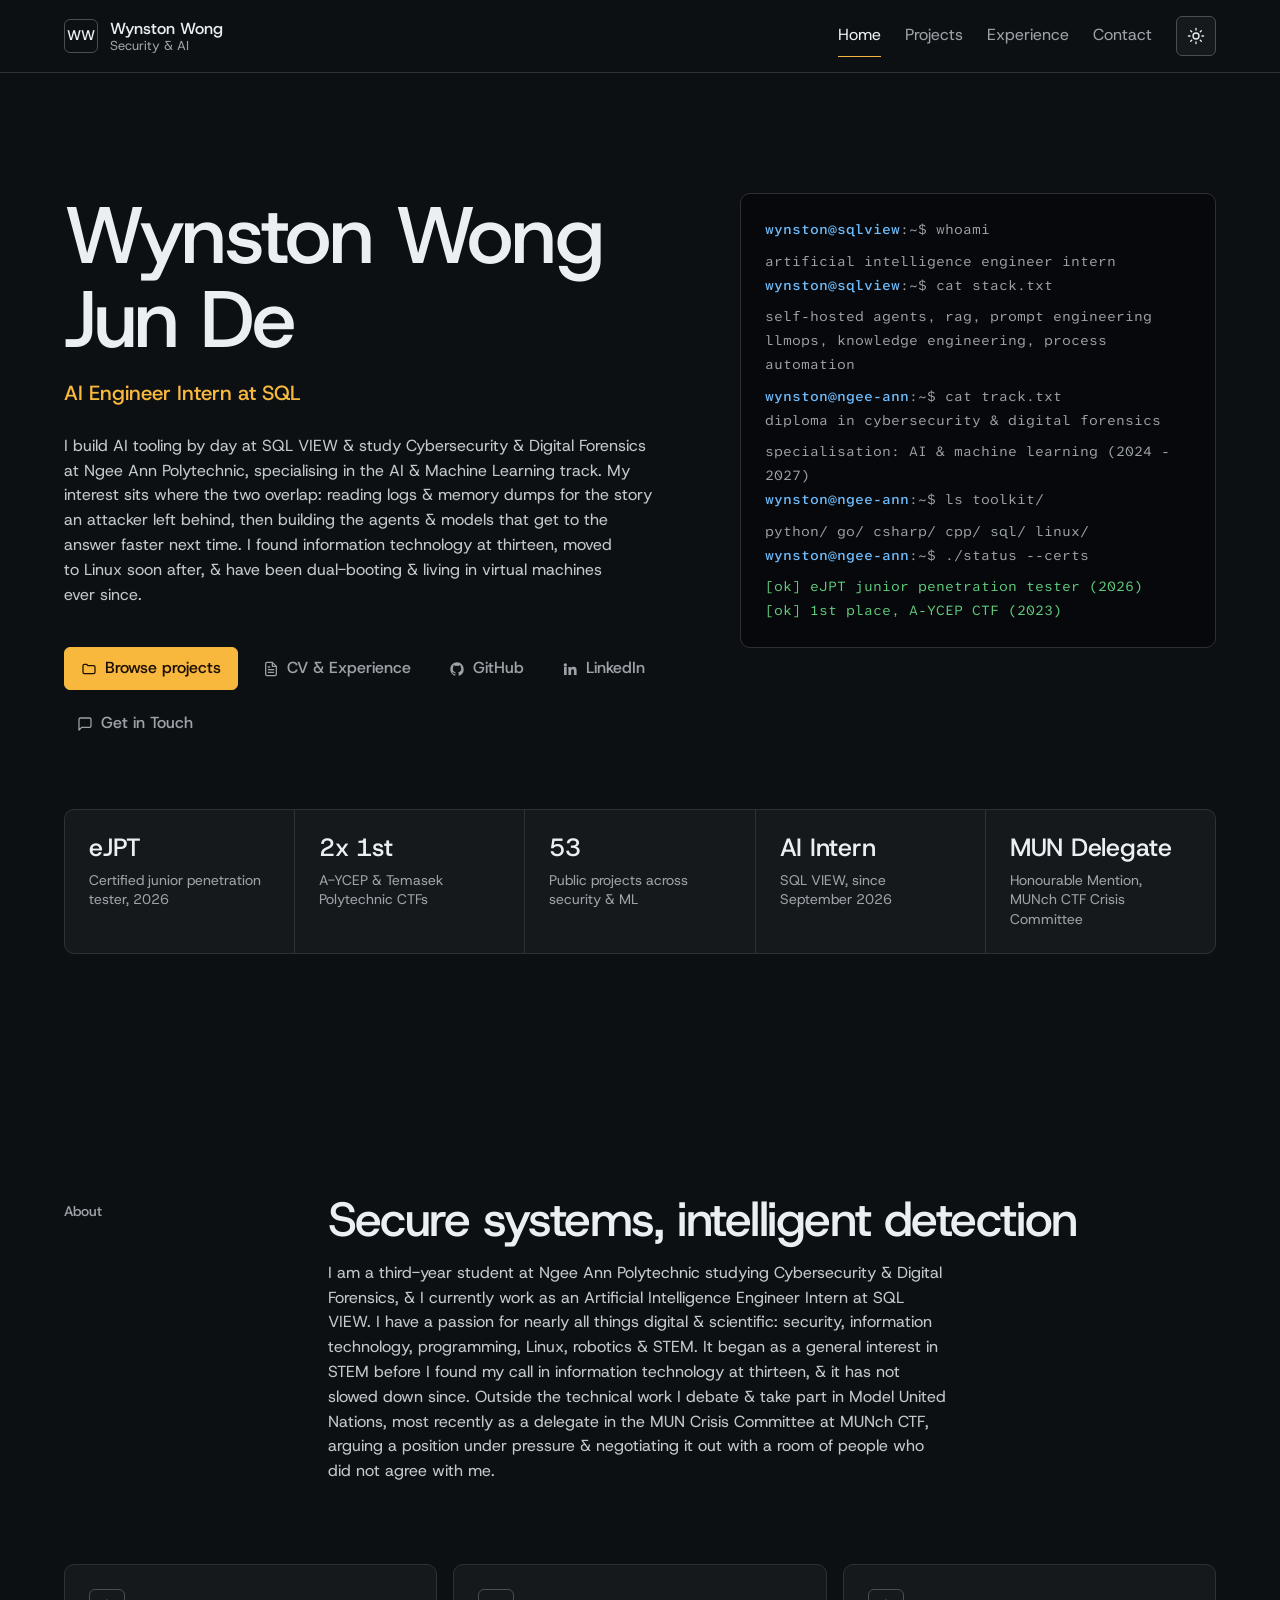
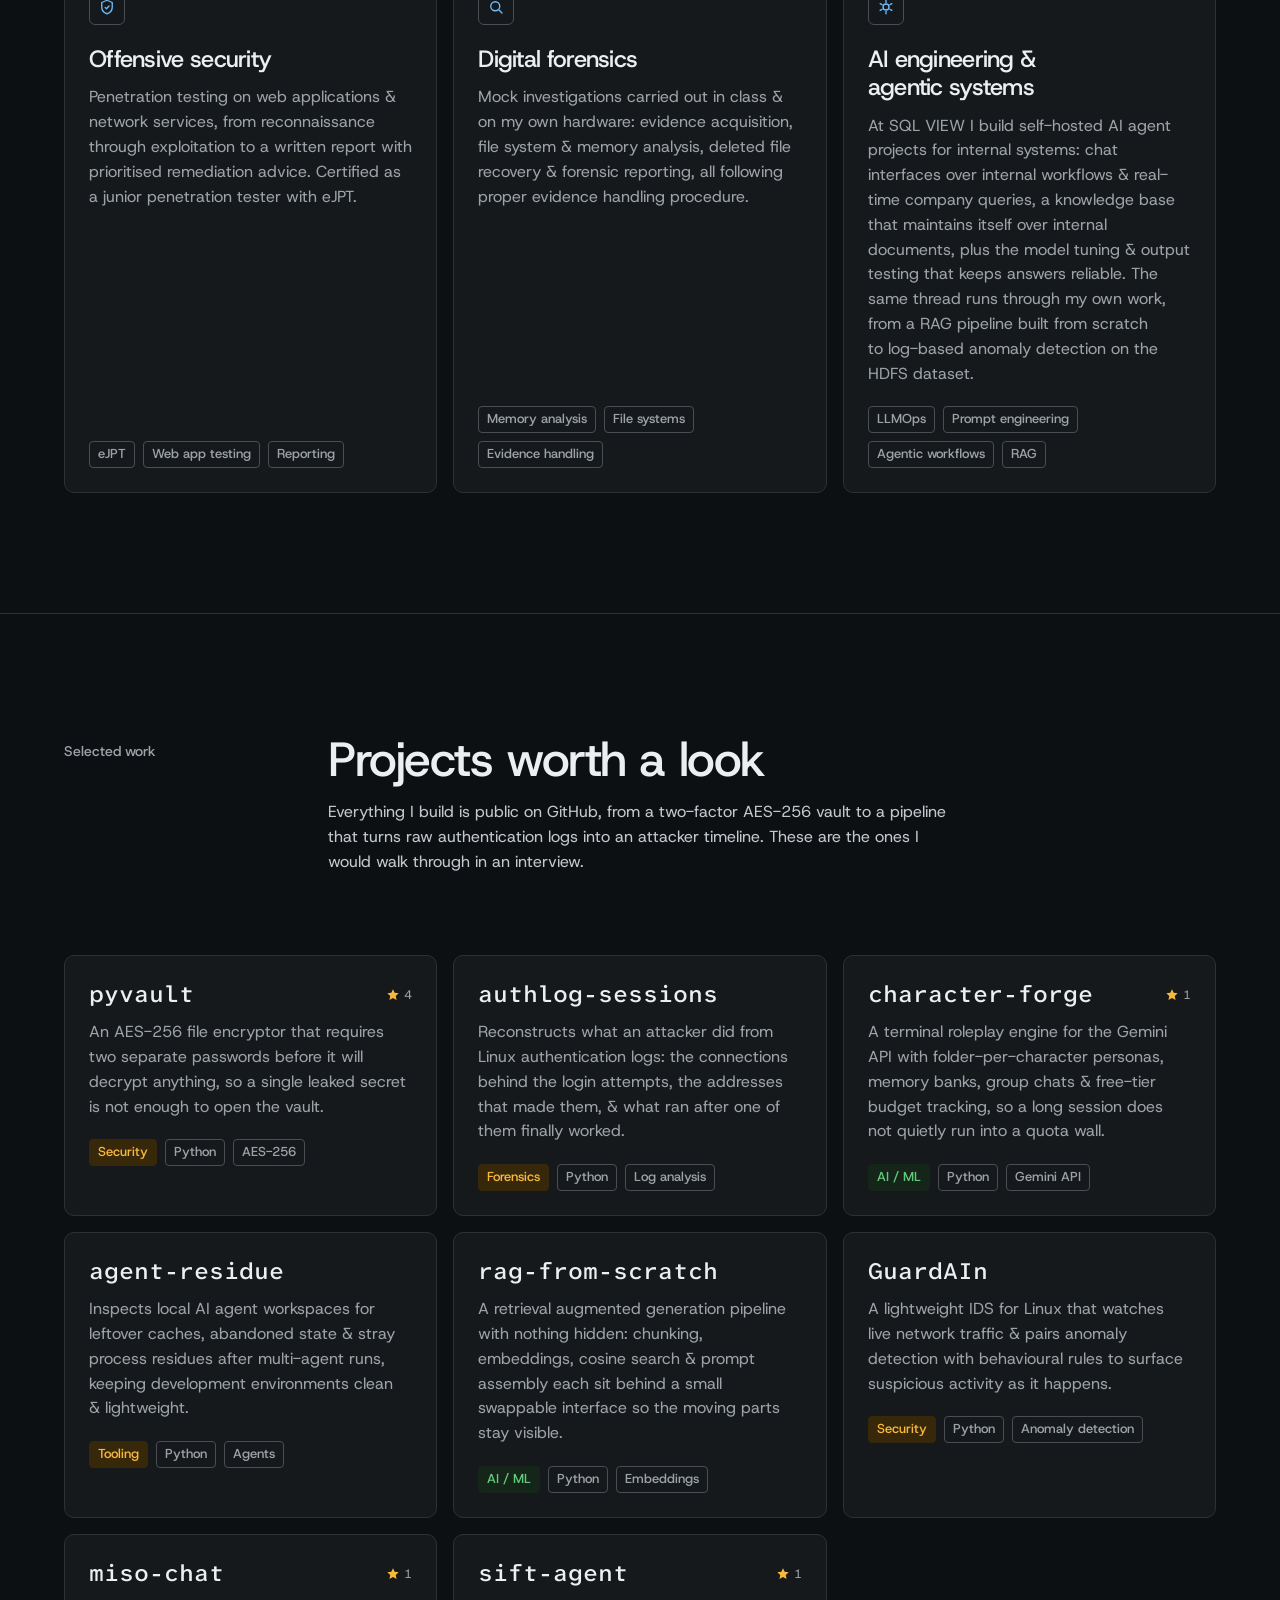
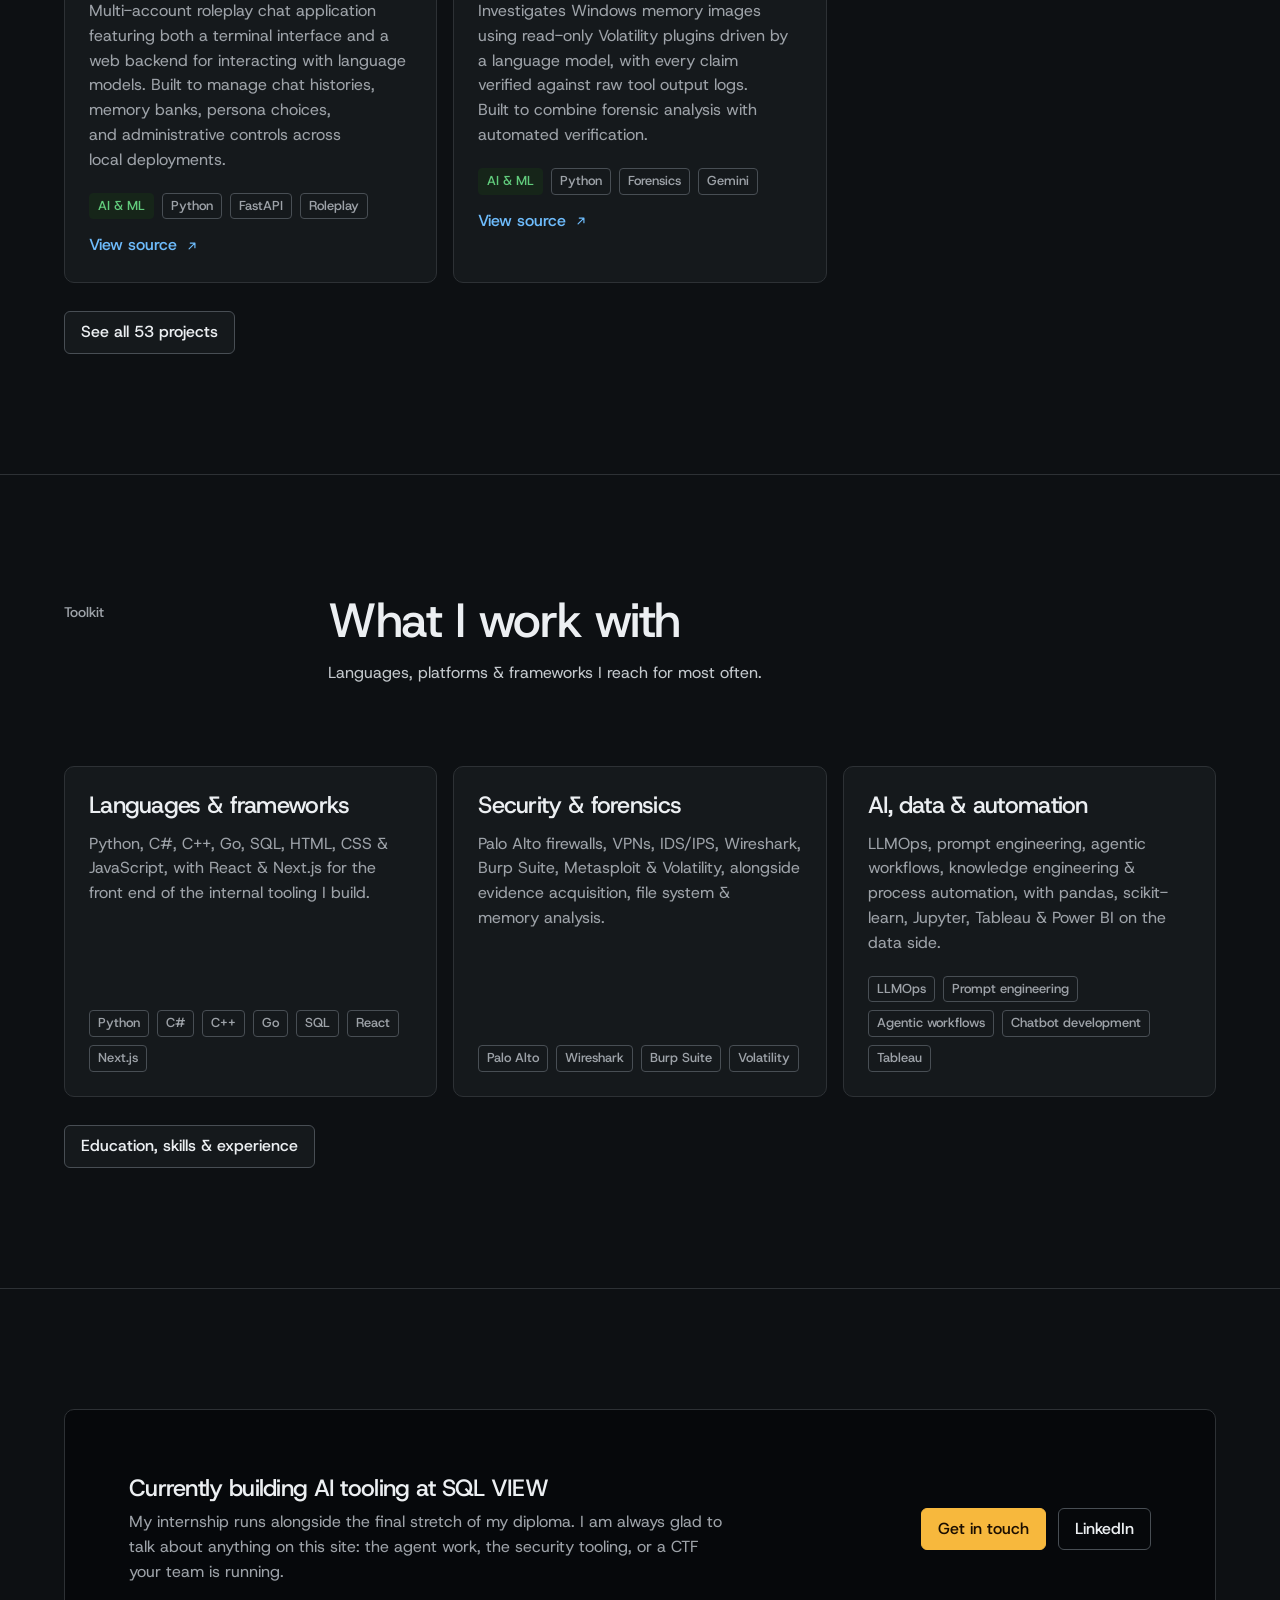
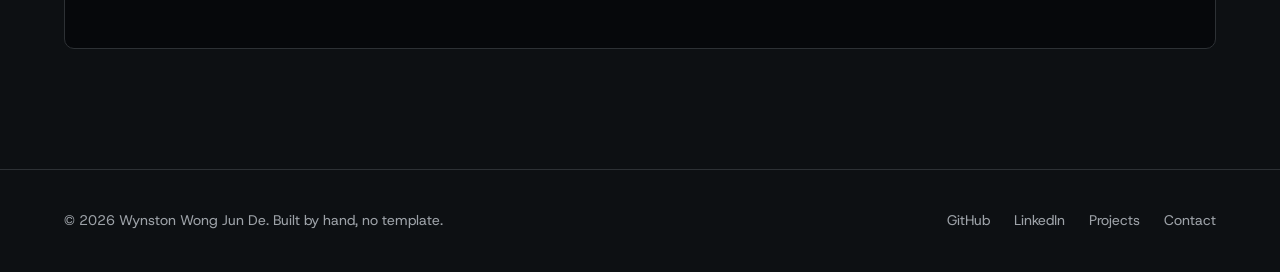
==== commit bacc6905: "write up glyph-audit and url-redirect-tracer on the projects page" ====
--- a/index.html
+++ b/index.html
@@ -11,9 +11,9 @@
     <meta content="Portfolio of Wynston Wong Jun De, an Artificial Intelligence Engineer Intern at SQL VIEW studying Cybersecurity &amp; Digital Forensics at Ngee Ann Polytechnic, specialising in AI &amp; machine learning, with an eJPT certification &amp; a public toolkit of security, forensics &amp; automation projects." property="og:description"/>
     <meta content="https://wyn-cmd.github.io/portfolio/" property="og:url"/>
     <meta content="summary" name="twitter:card"/>
-    <meta content="#080b14" media="(prefers-color-scheme: dark)" name="theme-color"/>
-    <meta content="#f6f8fc" media="(prefers-color-scheme: light)" name="theme-color"/>
-    <link href="data:image/svg+xml,%3Csvg xmlns='http://www.w3.org/2000/svg' viewBox='0 0 32 32'%3E%3Crect width='32' height='32' rx='8' fill='%234cc4ff'/%3E%3Ctext x='16' y='22' font-family='monospace' font-size='16' font-weight='bold' text-anchor='middle' fill='%23041220'%3EW%3C/text%3E%3C/svg%3E" rel="icon"/>
+    <meta content="#16191f" media="(prefers-color-scheme: dark)" name="theme-color"/>
+    <meta content="#fbf9f4" media="(prefers-color-scheme: light)" name="theme-color"/>
+    <link href="data:image/svg+xml,%3Csvg xmlns='http://www.w3.org/2000/svg' viewBox='0 0 32 32'%3E%3Crect width='32' height='32' rx='6' fill='%2316191f'/%3E%3Ctext x='16' y='22' font-family='sans-serif' font-size='17' font-weight='600' text-anchor='middle' fill='%23f5b84a'%3EW%3C/text%3E%3C/svg%3E" rel="icon"/>
     <link href="https://fonts.googleapis.com" rel="preconnect"/>
     <link crossorigin="" href="https://fonts.gstatic.com" rel="preconnect"/>
     <link href="https://fonts.googleapis.com/css2?family=Host+Grotesk:wght@400;500;600&amp;family=Atkinson+Hyperlegible+Mono:wght@400;500&amp;display=swap" rel="stylesheet"/>
@@ -152,7 +152,7 @@
                         <div class="stat__label">A-YCEP &amp; Temasek Polytechnic CTFs</div>
                     </div>
                     <div class="stat">
-                        <div class="stat__value">51</div>
+                        <div class="stat__value">53</div>
                         <div class="stat__label">Public projects across security &amp; ML</div>
                     </div>
                     <div class="stat">
@@ -438,7 +438,7 @@
                 </div>
                 
                 <p style="margin-top:28px">
-                    <a class="btn" href="projects/">See all 51 projects</a>
+                    <a class="btn" href="projects/">See all 53 projects</a>
                 </p>
             </div>
         </section>
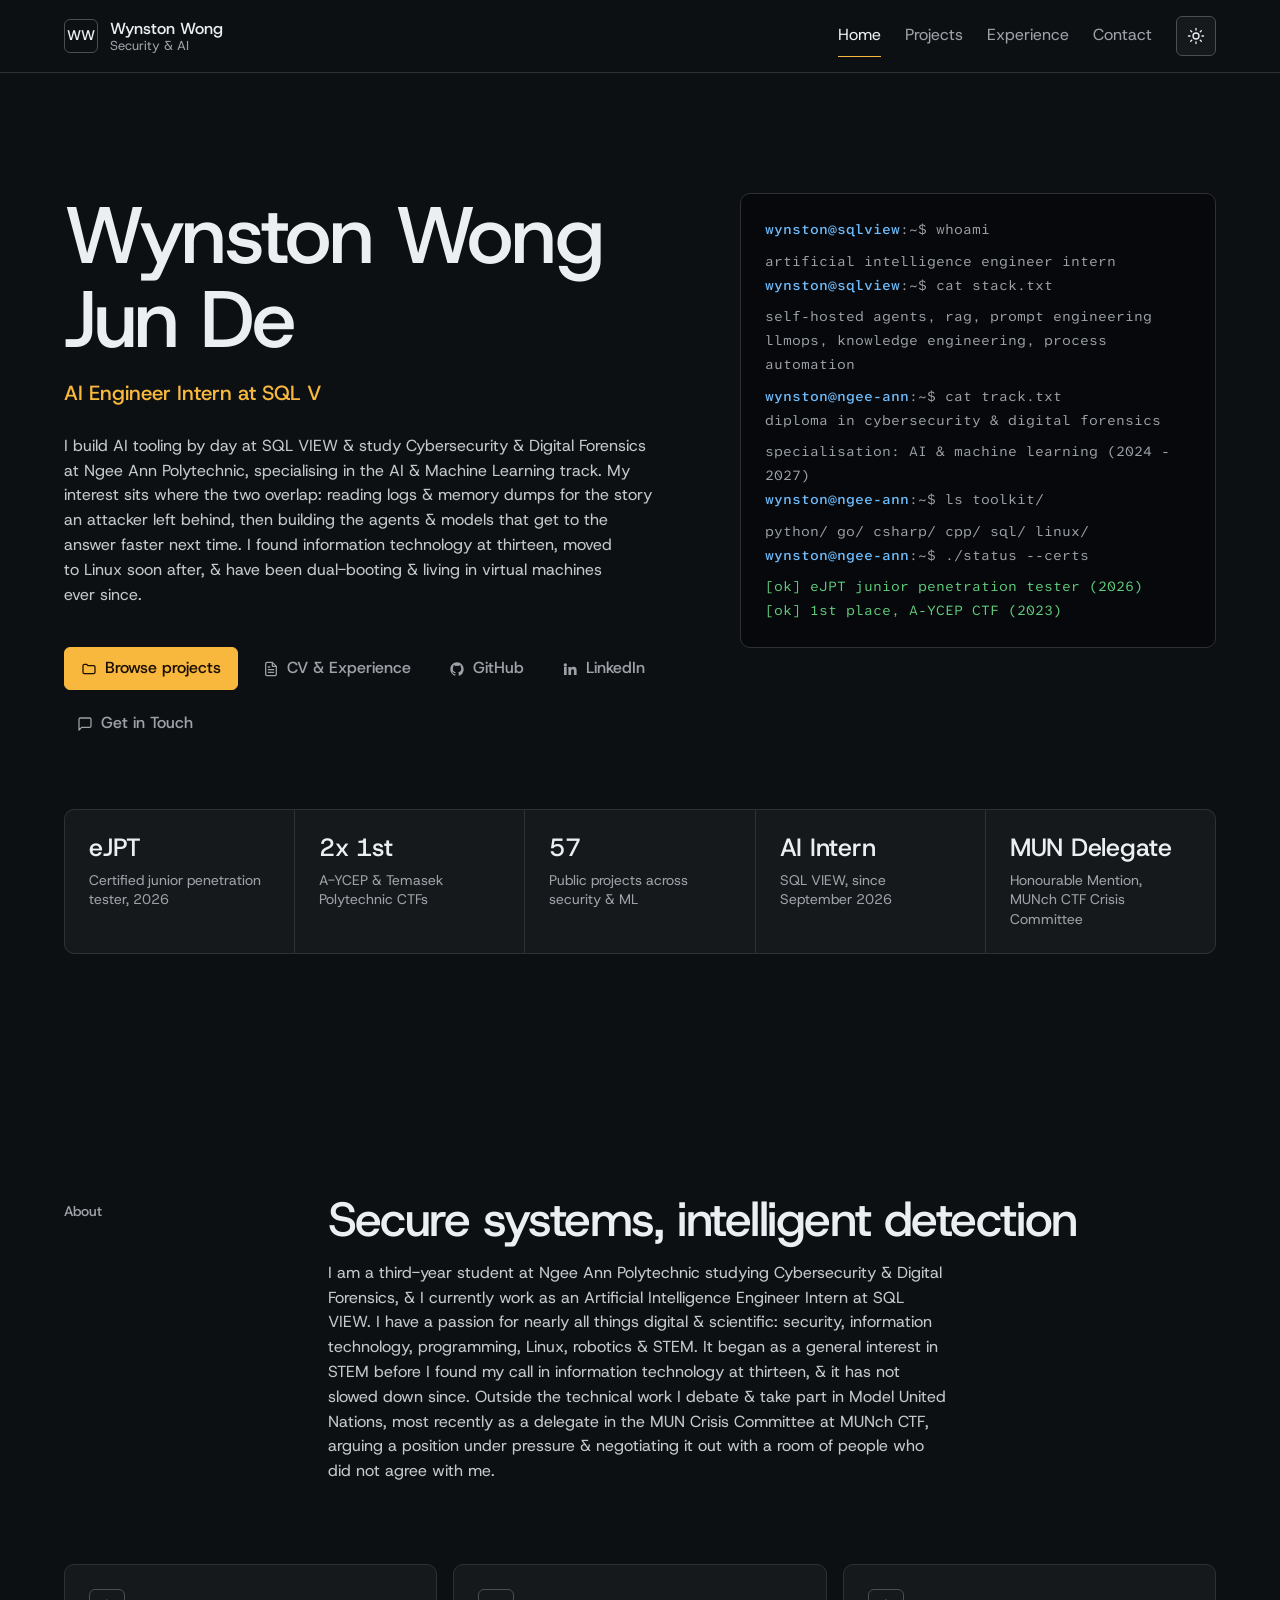
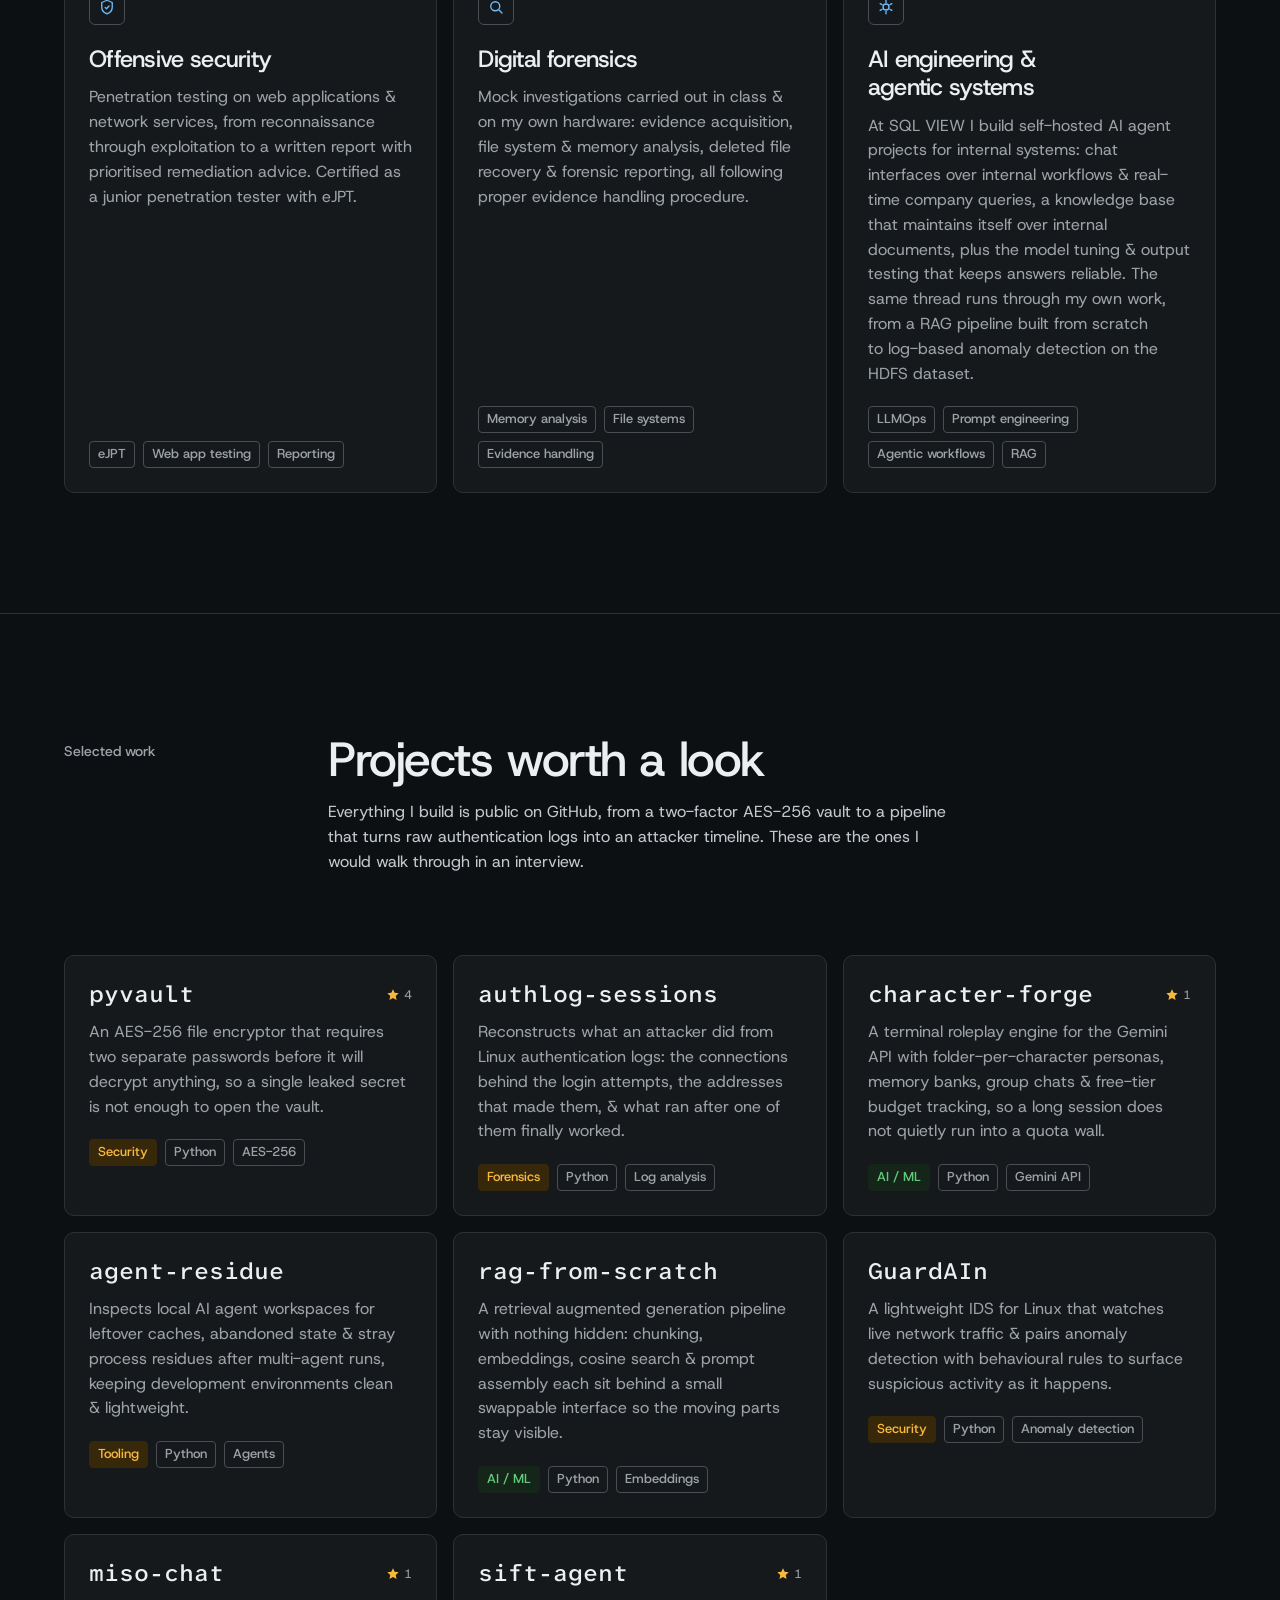
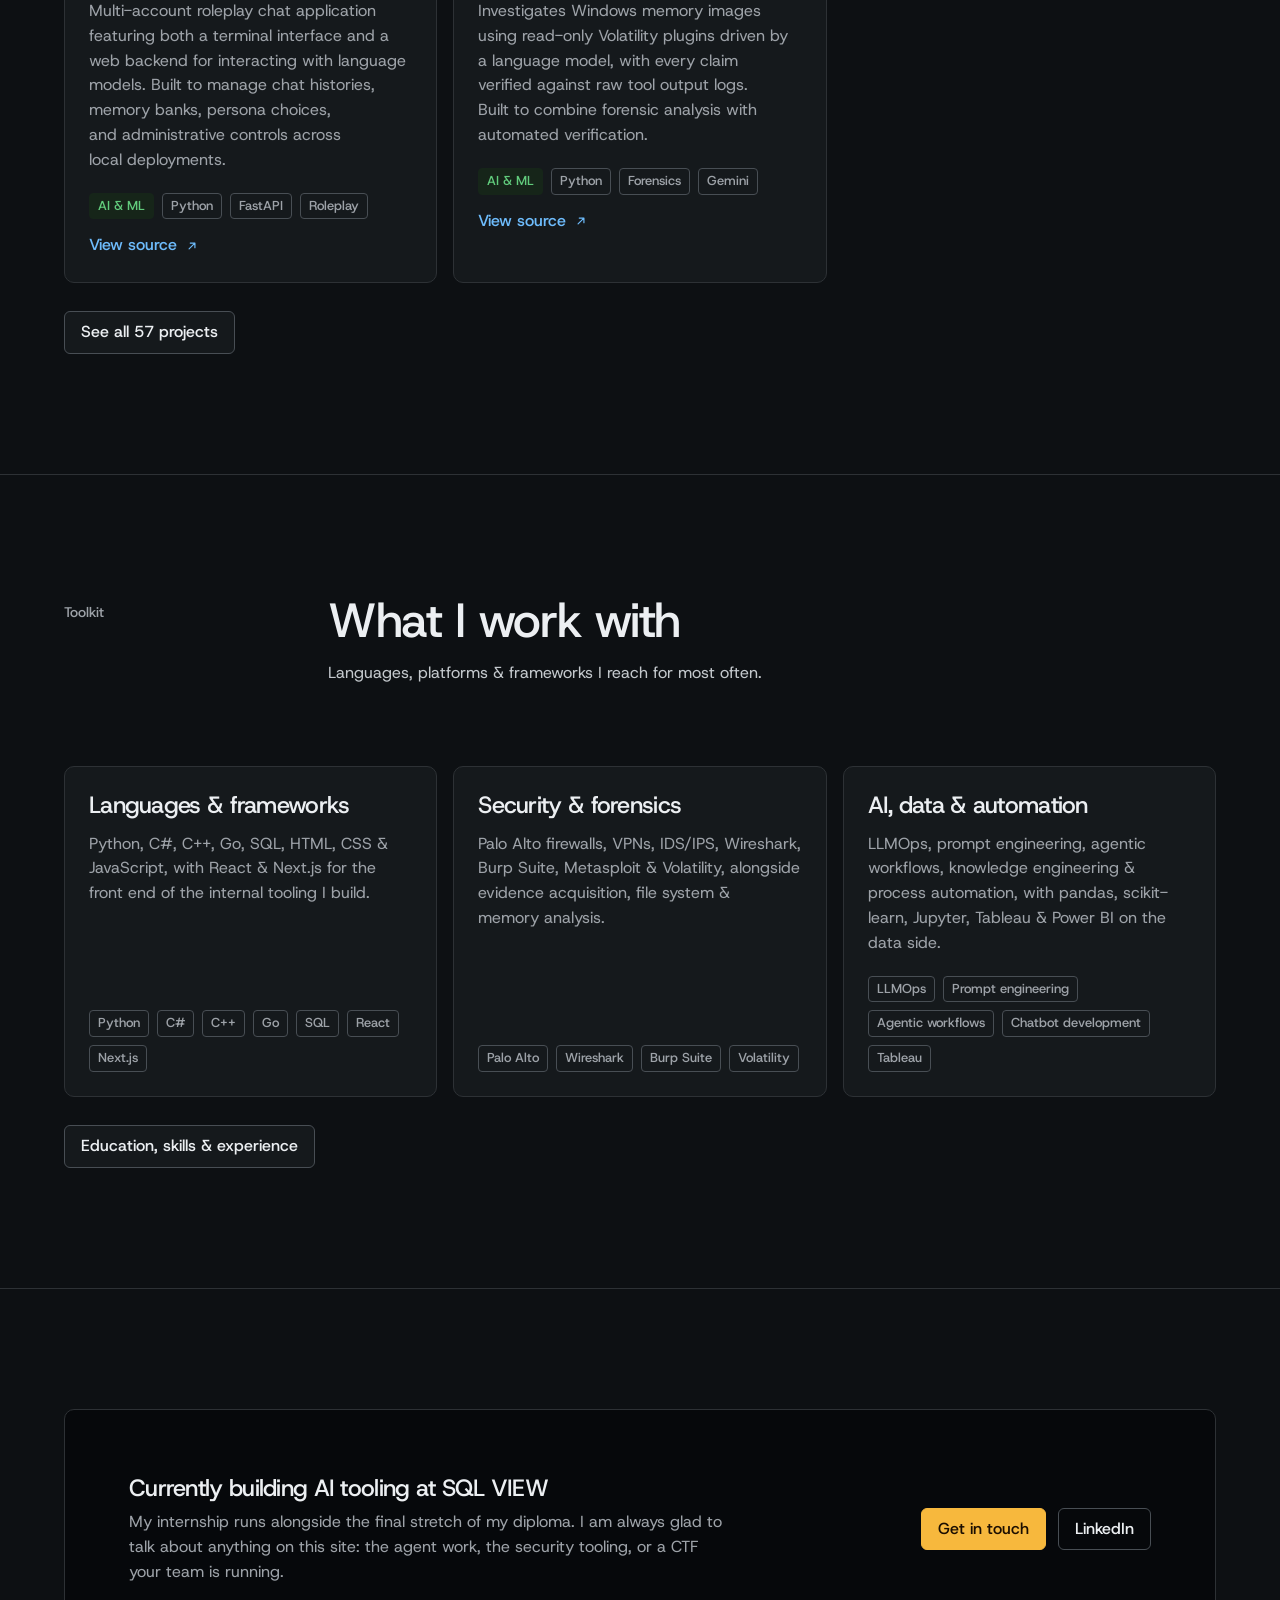
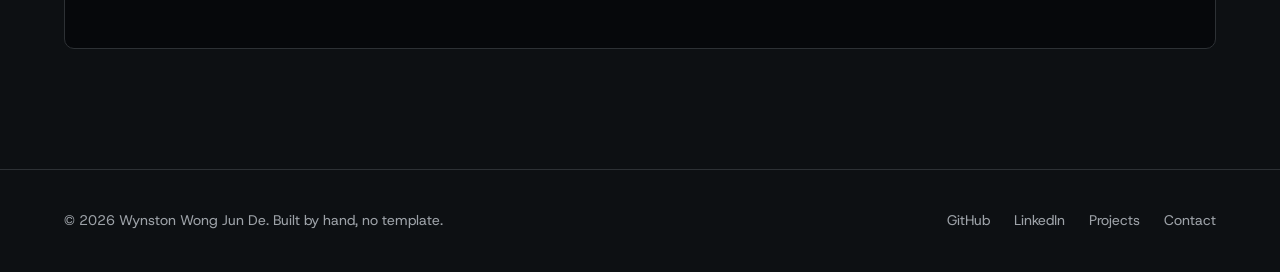
==== commit 2f6530e9: "Add har-sanitize, docstring-guard, pool-odds and md-anchor-lint to projects page and update total pr" ====
--- a/index.html
+++ b/index.html
@@ -101,13 +101,13 @@
                             </a>
                             <a class="btn btn--ghost" href="https://github.com/wyn-cmd" rel="noopener" target="_blank">
                                 <svg aria-hidden="true" fill="currentColor" viewBox="0 0 24 24">
-                                    <path d="M12 2C6.48 2 2 6.58 2 12.25c0 4.53 2.87 8.37 6.84 9.73.5.09.68-.22.68-.49v-1.7c-2.78.62-3.37-1.37-3.37-1.37-.45-1.18-1.11-1.5-1.11-1.5-.91-.63.07-.62.07-.62 1 .07 1.53 1.06 1.53 1.06.89 1.57 2.34 1.12 2.91.86.09-.66.35-1.12.63-1.41-2.22-.26-4.56-1.14-4.56-5.07 0-1.12.39-2.03 1.03-2.75-.1-.26-.45-1.3.1-2.71 0 0 .84-.28 2.75 1.05a9.28 9.28 0 0 1 5 0c1.91-1.33 2.75-1.05 2.75-1.05.55 1.41.2 2.45.1 2.71.64.72 1.03 1.63 1.03 2.75 0 3.94-2.34 4.81-4.57 5.06.36.32.68.94.68 1.9v2.81c0 .27.18.59.69.49A10.06 10.06 0 0 0 22 12.25C22 6.58 17.52 2 12 2z"></path>
+                                    <path d="M12 2C6.48 2 2 6.58 2 12.25c0 4.57 2.87 8.37 6.84 9.73.5.09.68-.22.68-.49v-1.7c-2.78.62-3.37-1.37-3.37-1.37-.45-1.18-1.11-1.5-1.11-1.5-.91-.63.07-.62.07-.62 1 .07 1.57 1.06 1.57 1.06.89 1.57 2.34 1.12 2.91.86.09-.66.35-1.12.63-1.41-2.22-.26-4.56-1.14-4.56-5.07 0-1.12.39-2.03 1.03-2.75-.1-.26-.45-1.3.1-2.71 0 0 .84-.28 2.75 1.05a9.28 9.28 0 0 1 5 0c1.91-1.33 2.75-1.05 2.75-1.05.55 1.41.2 2.45.1 2.71.64.72 1.03 1.63 1.03 2.75 0 3.94-2.34 4.81-4.57 5.06.36.32.68.94.68 1.9v2.81c0 .27.18.59.69.49A10.06 10.06 0 0 0 22 12.25C22 6.58 17.52 2 12 2z"></path>
                                 </svg>
                                 GitHub
                             </a>
                             <a class="btn btn--ghost" href="https://www.linkedin.com/in/wynston-wong-290189304/" rel="noopener" target="_blank">
                                 <svg aria-hidden="true" fill="currentColor" viewBox="0 0 24 24">
-                                    <path d="M4.98 3.5a2.5 2.5 0 1 0 0 5 2.5 2.5 0 0 0 0-5zM3 9h4v12H3zM9.5 9h3.8v1.7h.05c.53-.95 1.83-1.95 3.77-1.95 4.03 0 4.78 2.5 4.78 5.75V21h-4v-5.6c0-1.34-.03-3.06-1.94-3.06-1.94 0-2.24 1.45-2.24 2.96V21h-4z"></path>
+                                    <path d="M4.98 3.5a2.5 2.5 0 1 0 0 5 2.5 2.5 0 0 0 0-5zM3 9h4v12H3zM9.5 9h3.8v1.7h.05c.57-.95 1.83-1.95 3.77-1.95 4.03 0 4.78 2.5 4.78 5.75V21h-4v-5.6c0-1.34-.03-3.06-1.94-3.06-1.94 0-2.24 1.45-2.24 2.96V21h-4z"></path>
                                 </svg>
                                 LinkedIn
                             </a>
@@ -152,7 +152,7 @@
                         <div class="stat__label">A-YCEP &amp; Temasek Polytechnic CTFs</div>
                     </div>
                     <div class="stat">
-                        <div class="stat__value">53</div>
+                        <div class="stat__value">57</div>
                         <div class="stat__label">Public projects across security &amp; ML</div>
                     </div>
                     <div class="stat">
@@ -438,7 +438,7 @@
                 </div>
                 
                 <p style="margin-top:28px">
-                    <a class="btn" href="projects/">See all 53 projects</a>
+                    <a class="btn" href="projects/">See all 57 projects</a>
                 </p>
             </div>
         </section>
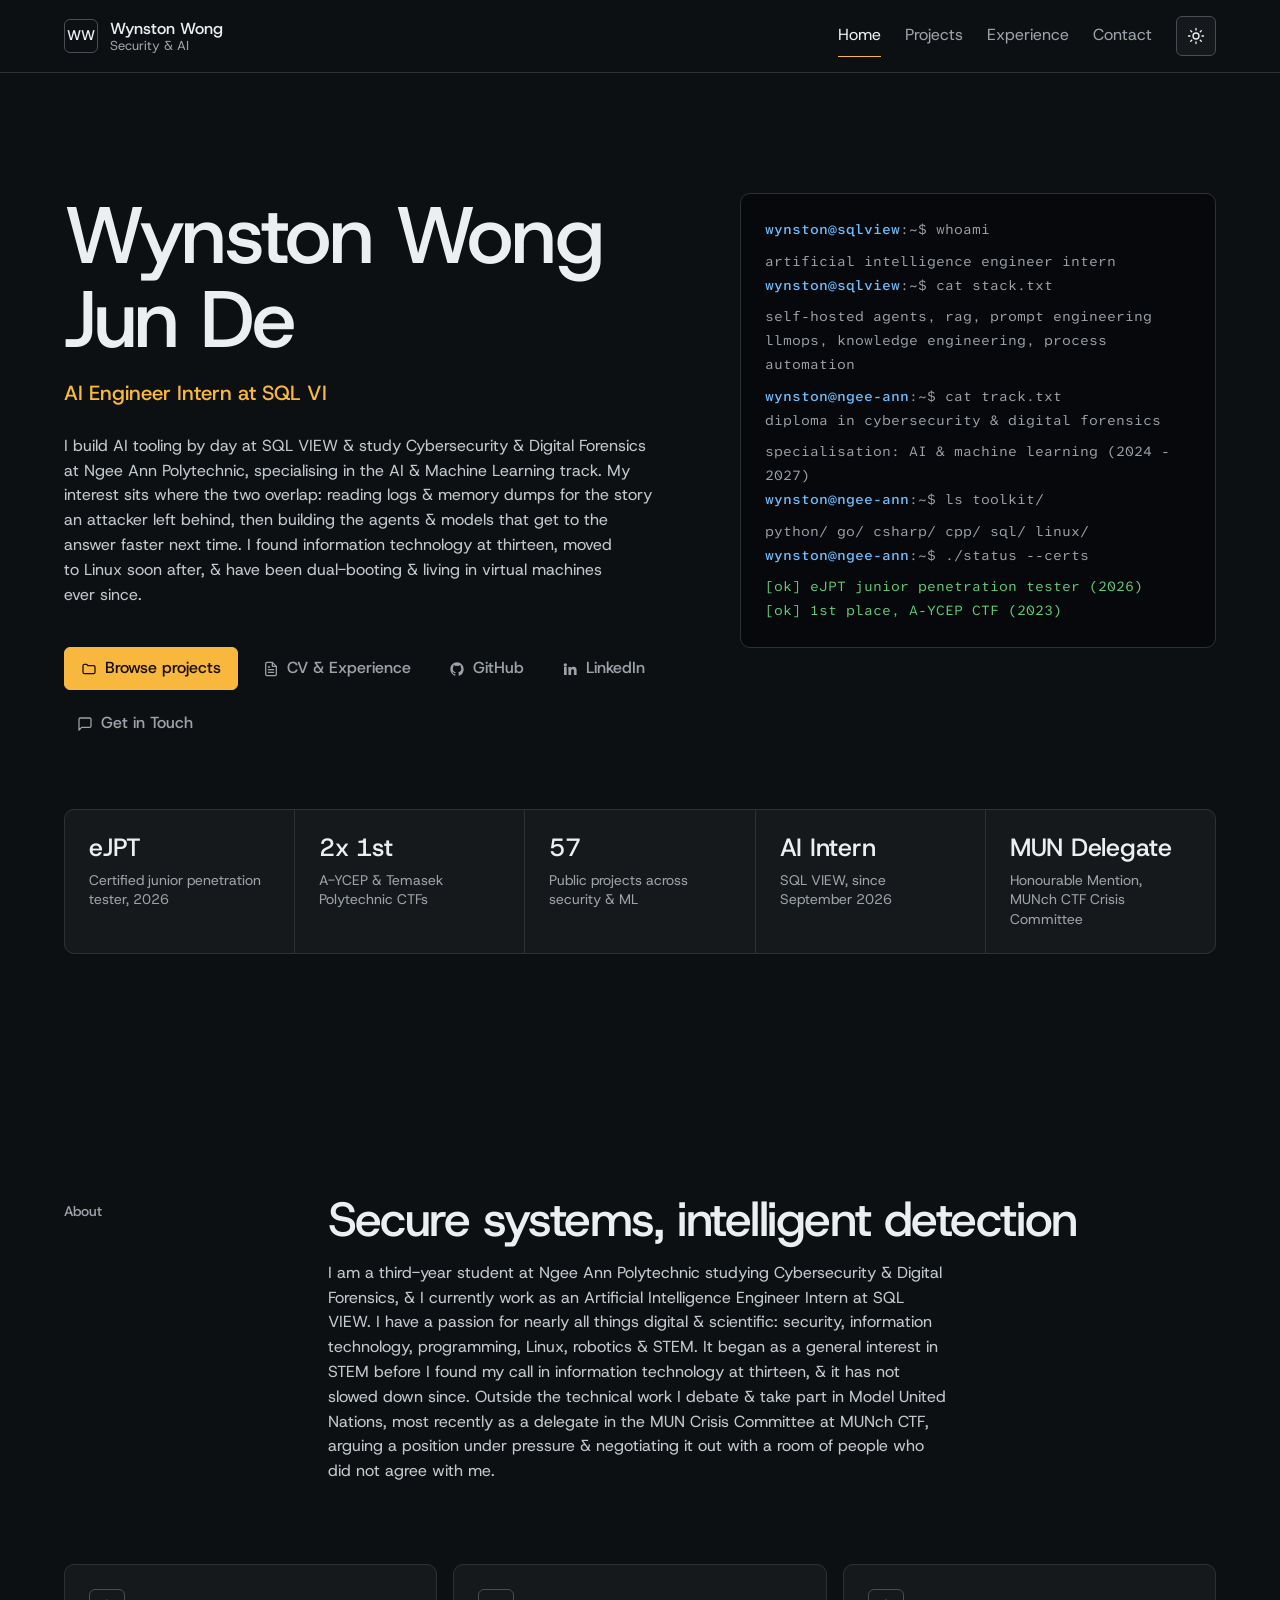
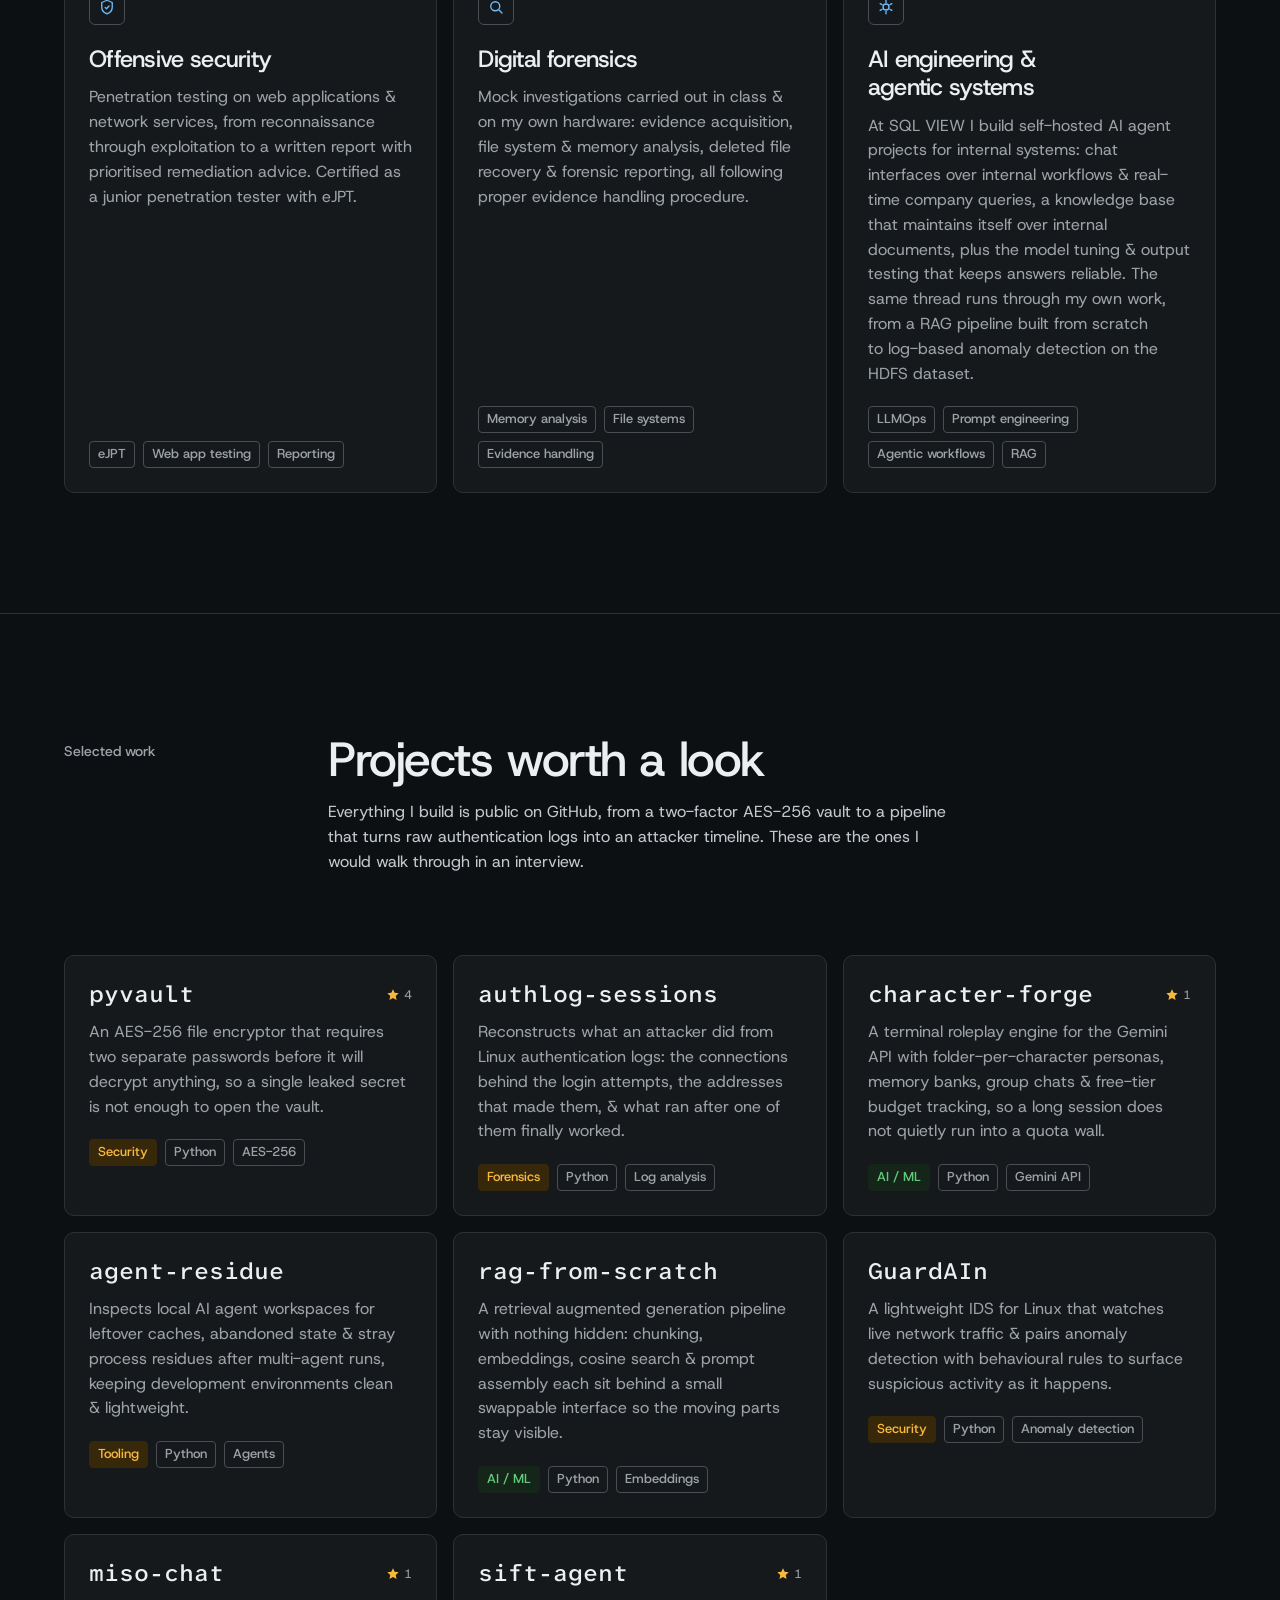
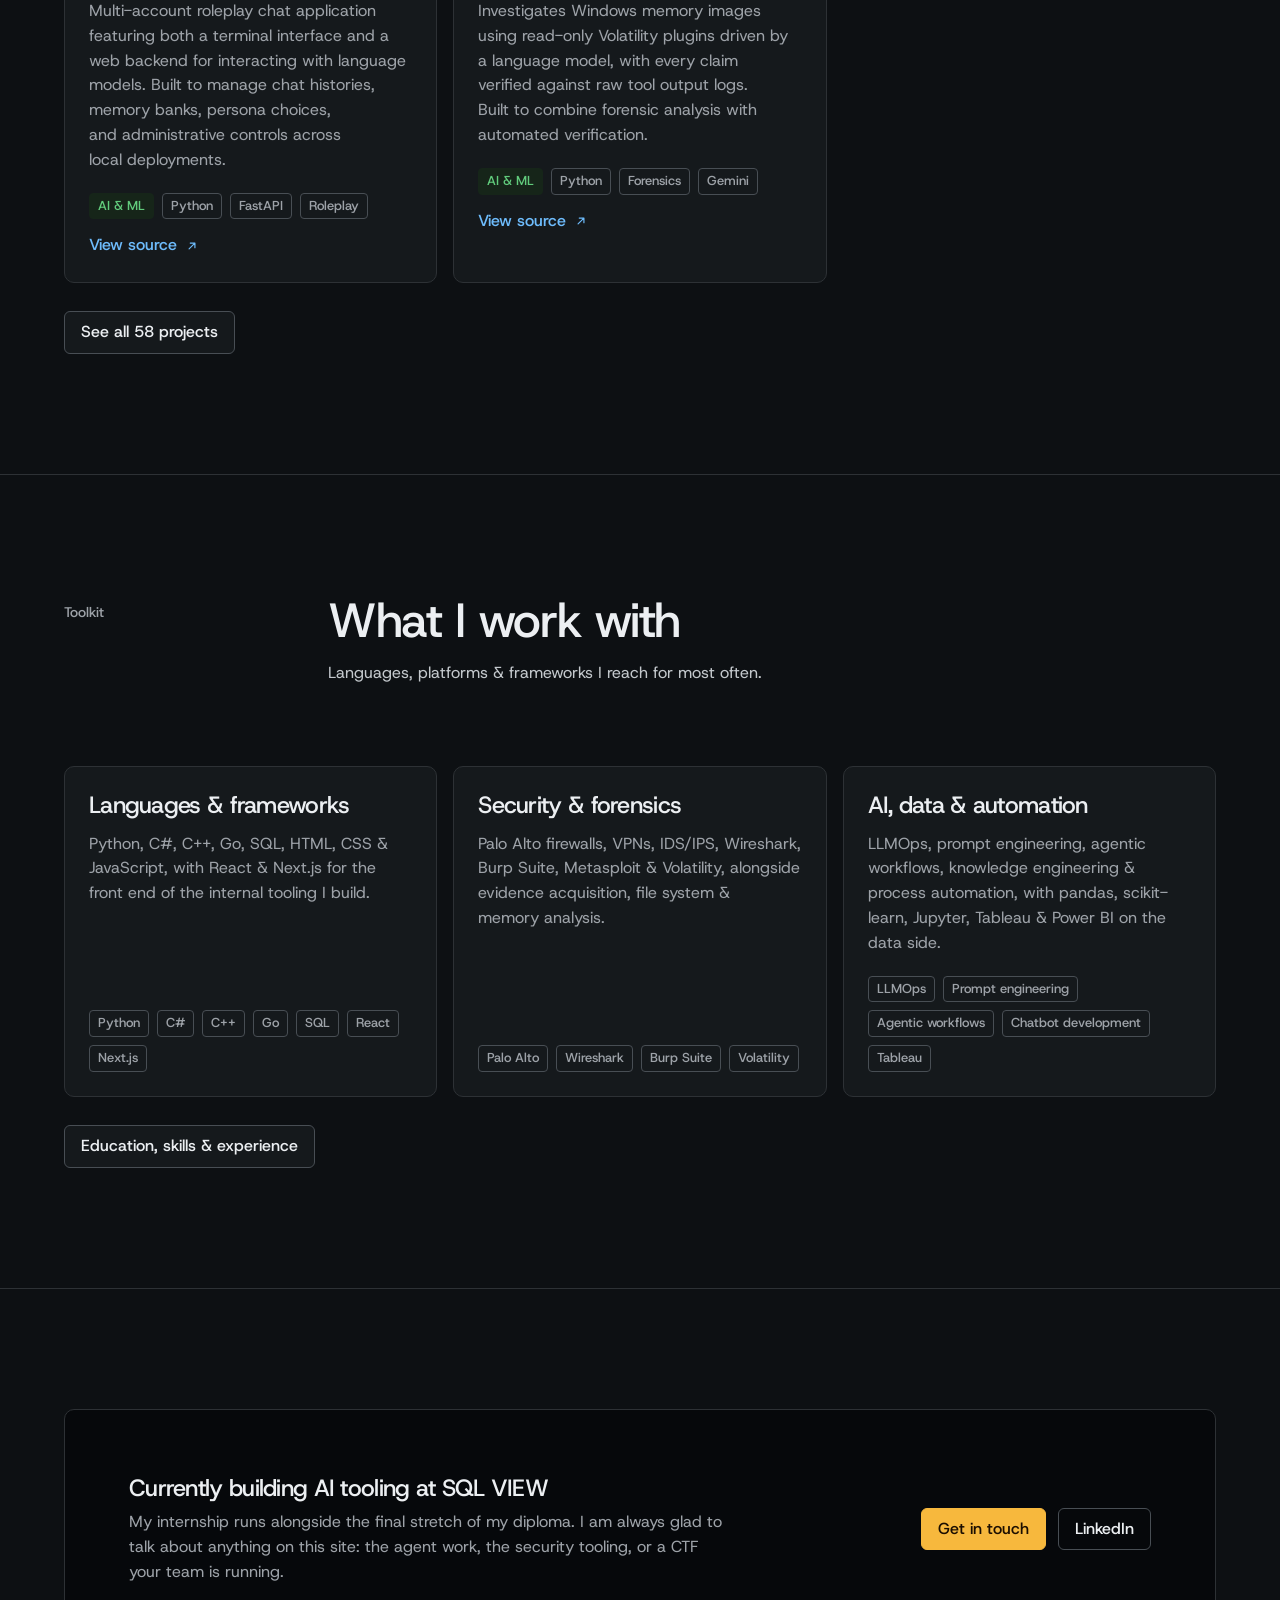
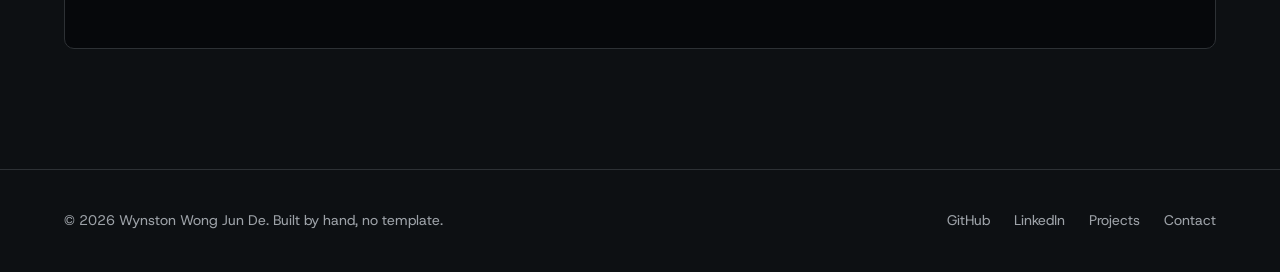
==== commit bdf1d463: "add svg-icons to the projects page" ====
--- a/index.html
+++ b/index.html
@@ -438,7 +438,7 @@
                 </div>
                 
                 <p style="margin-top:28px">
-                    <a class="btn" href="projects/">See all 57 projects</a>
+                    <a class="btn" href="projects/">See all 58 projects</a>
                 </p>
             </div>
         </section>
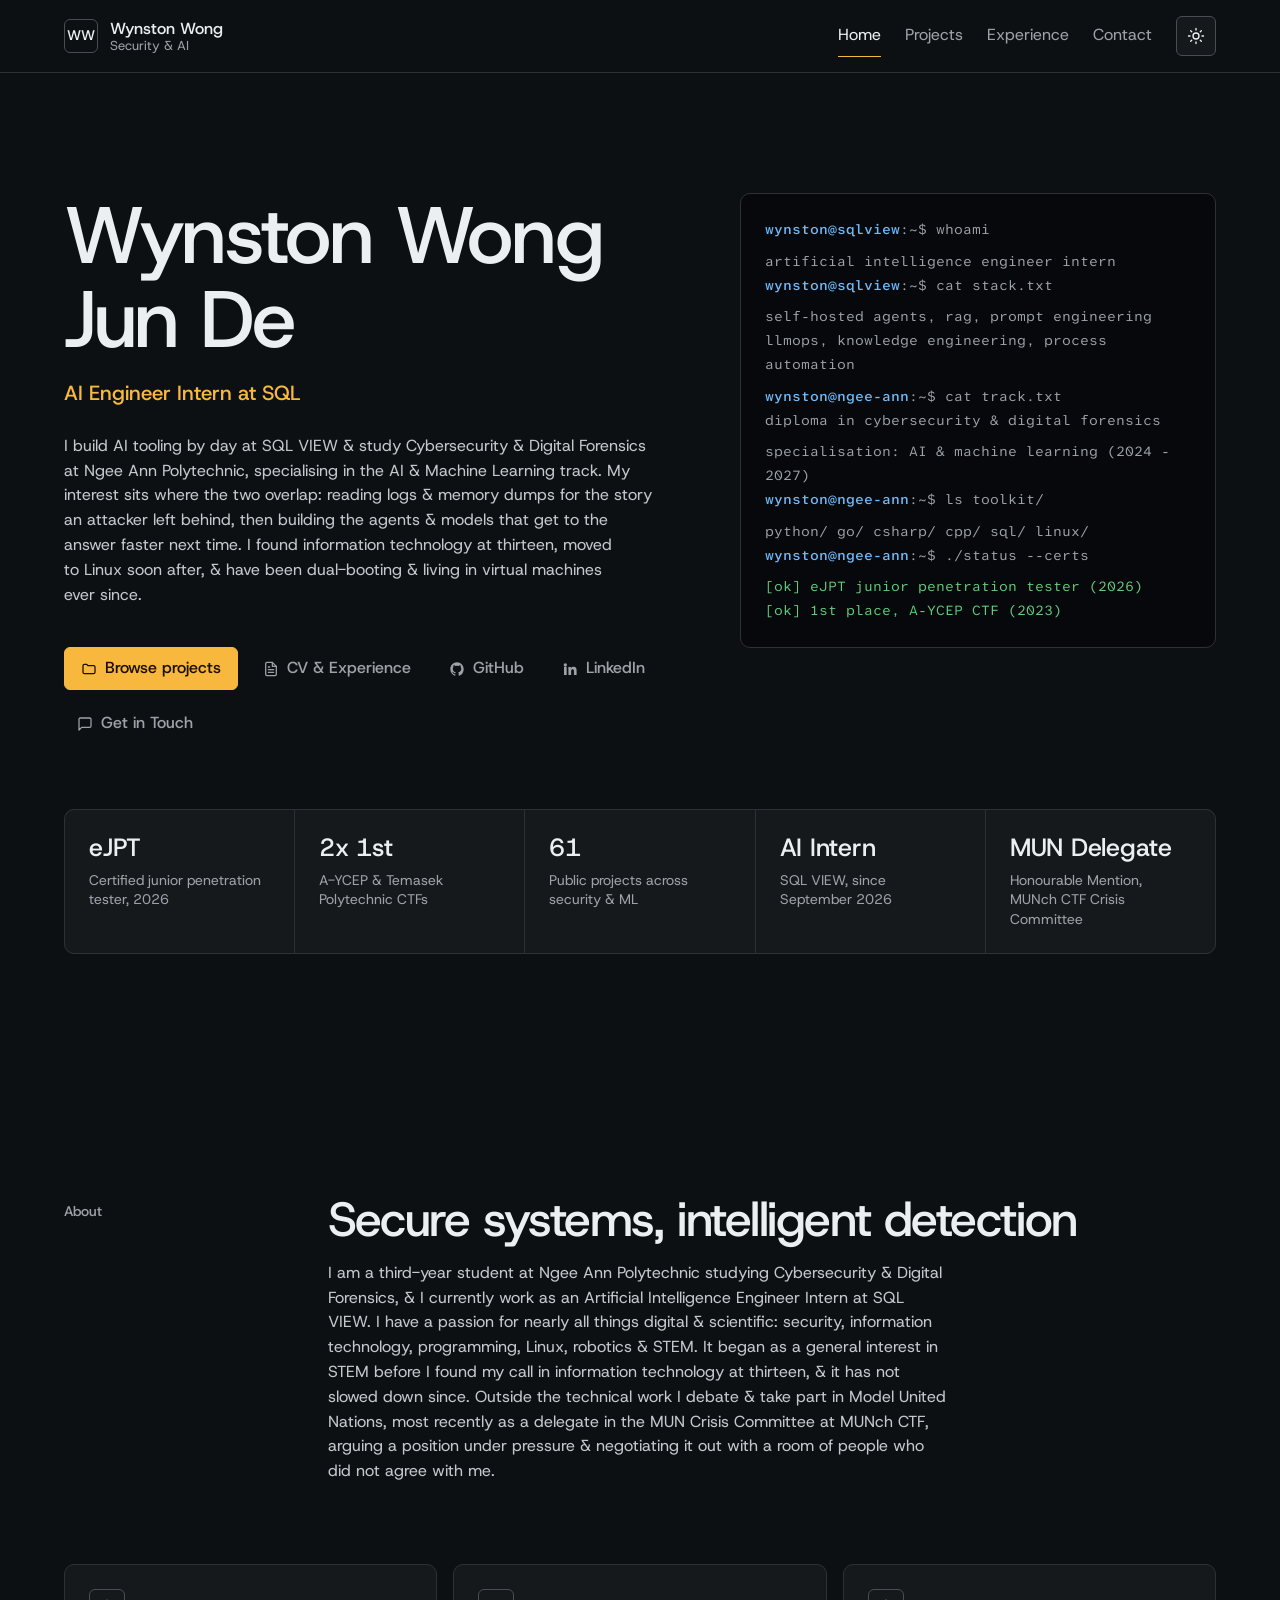
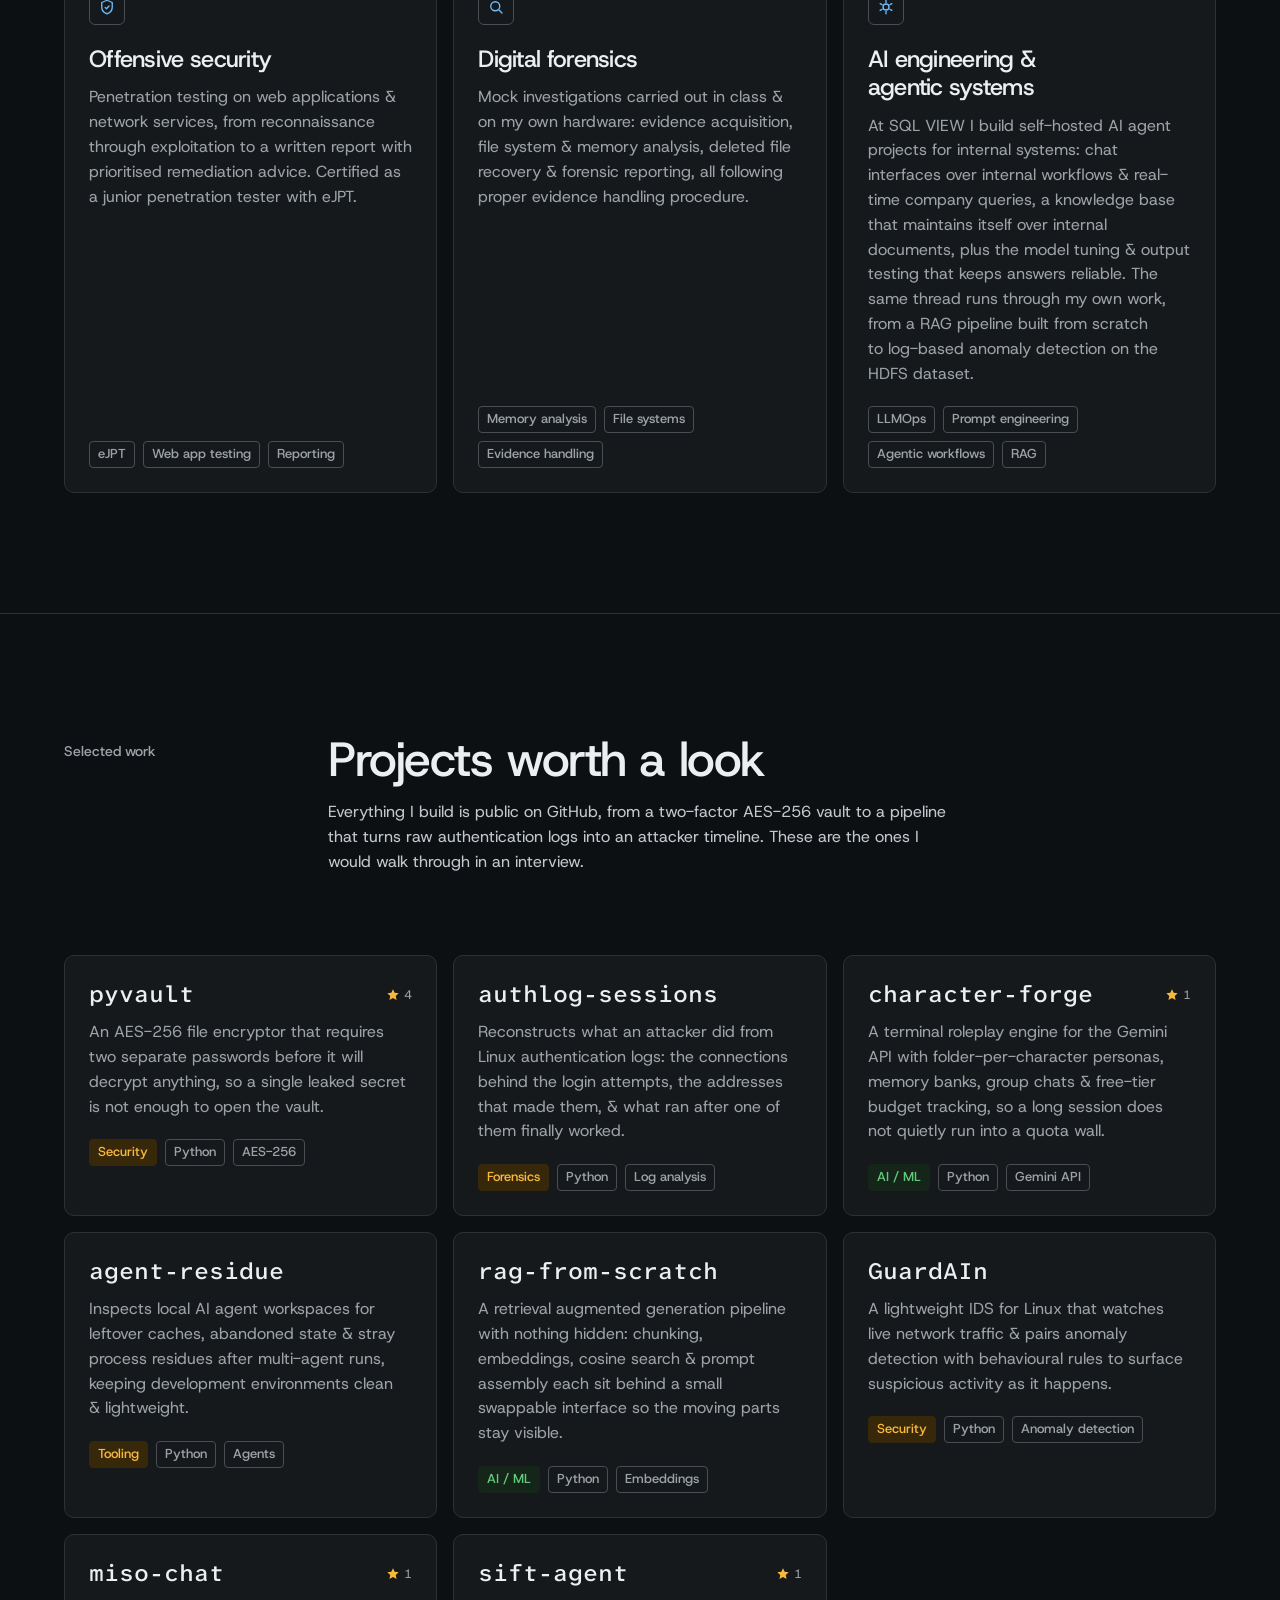
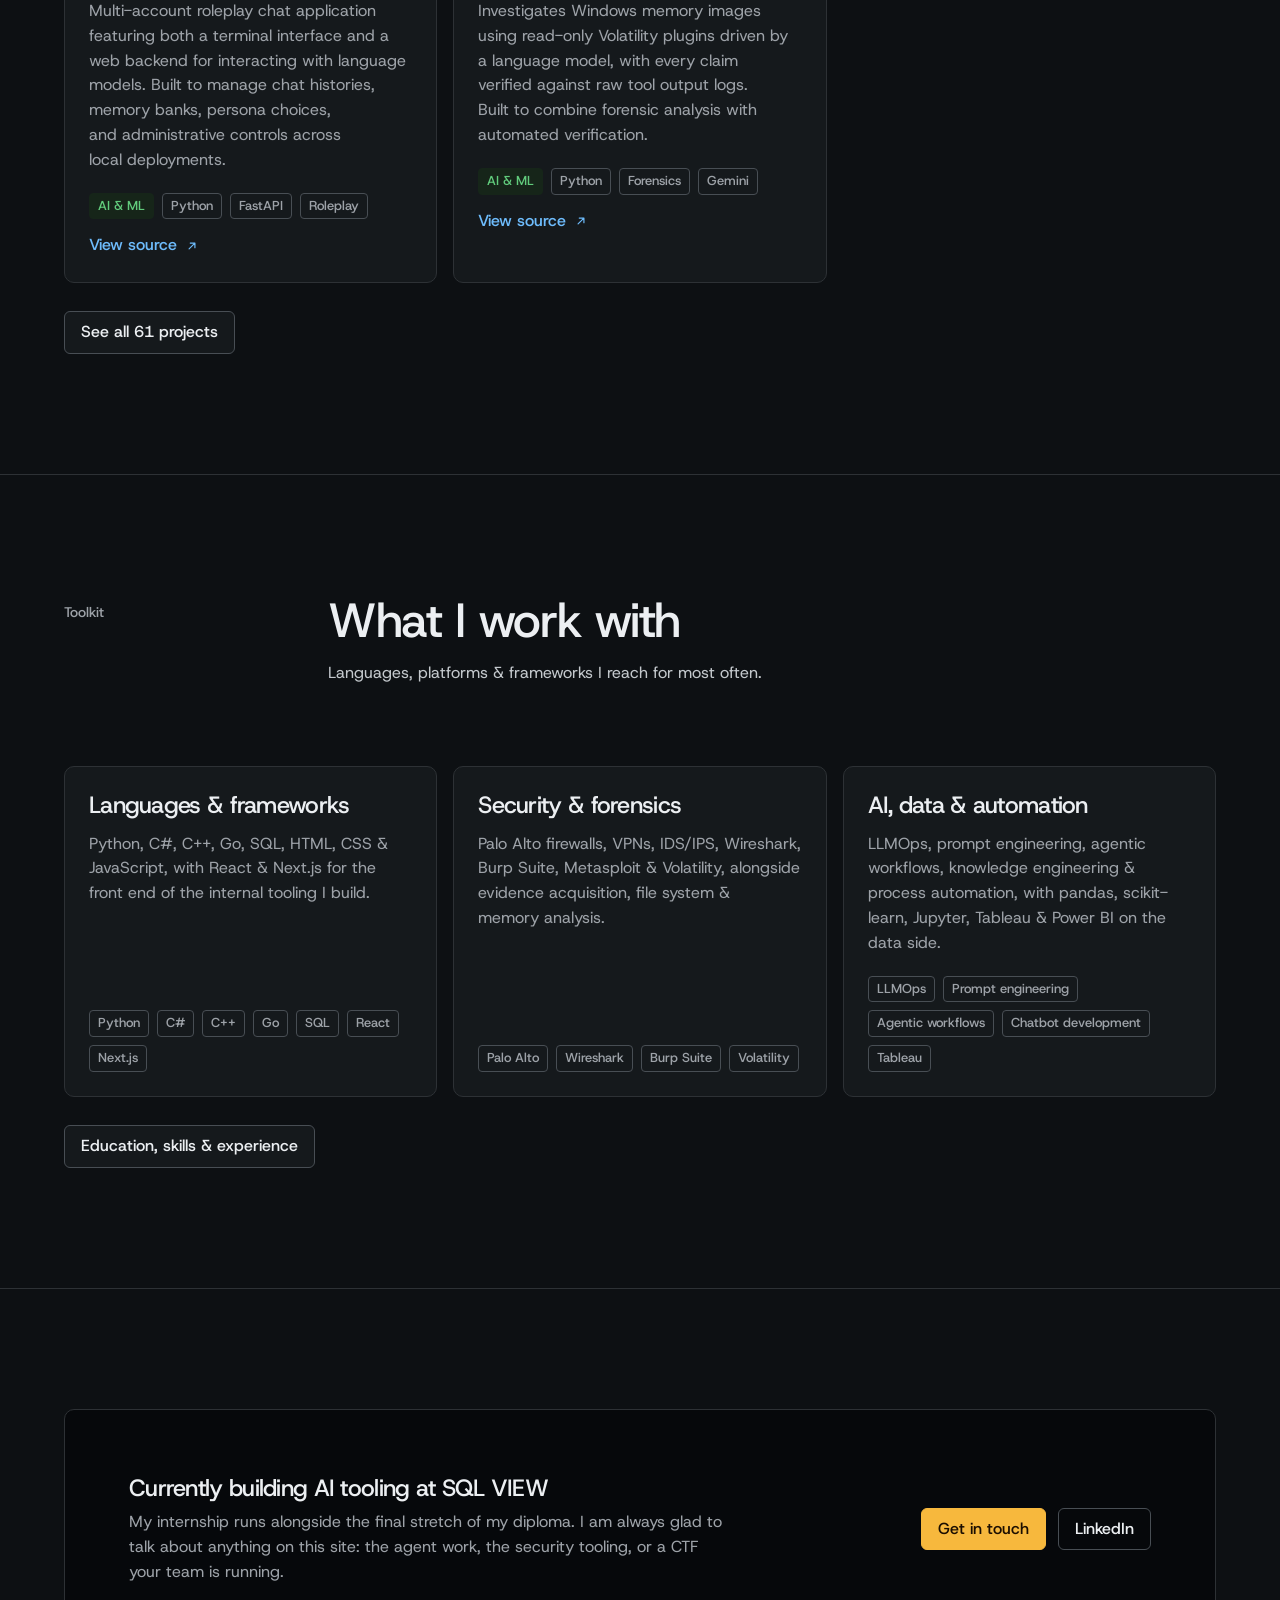
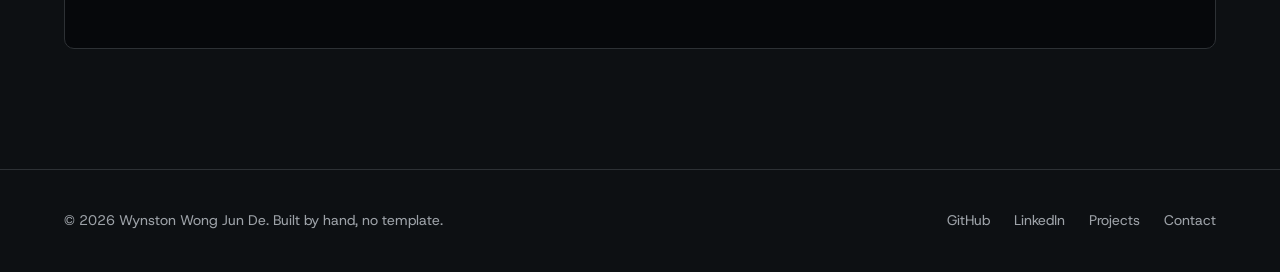
==== commit 0cd242b2: "Add entropy-scan, csv-preflight and libertum to projects page" ====
--- a/index.html
+++ b/index.html
@@ -152,7 +152,7 @@
                         <div class="stat__label">A-YCEP &amp; Temasek Polytechnic CTFs</div>
                     </div>
                     <div class="stat">
-                        <div class="stat__value">57</div>
+                        <div class="stat__value">61</div>
                         <div class="stat__label">Public projects across security &amp; ML</div>
                     </div>
                     <div class="stat">
@@ -438,7 +438,7 @@
                 </div>
                 
                 <p style="margin-top:28px">
-                    <a class="btn" href="projects/">See all 58 projects</a>
+                    <a class="btn" href="projects/">See all 61 projects</a>
                 </p>
             </div>
         </section>
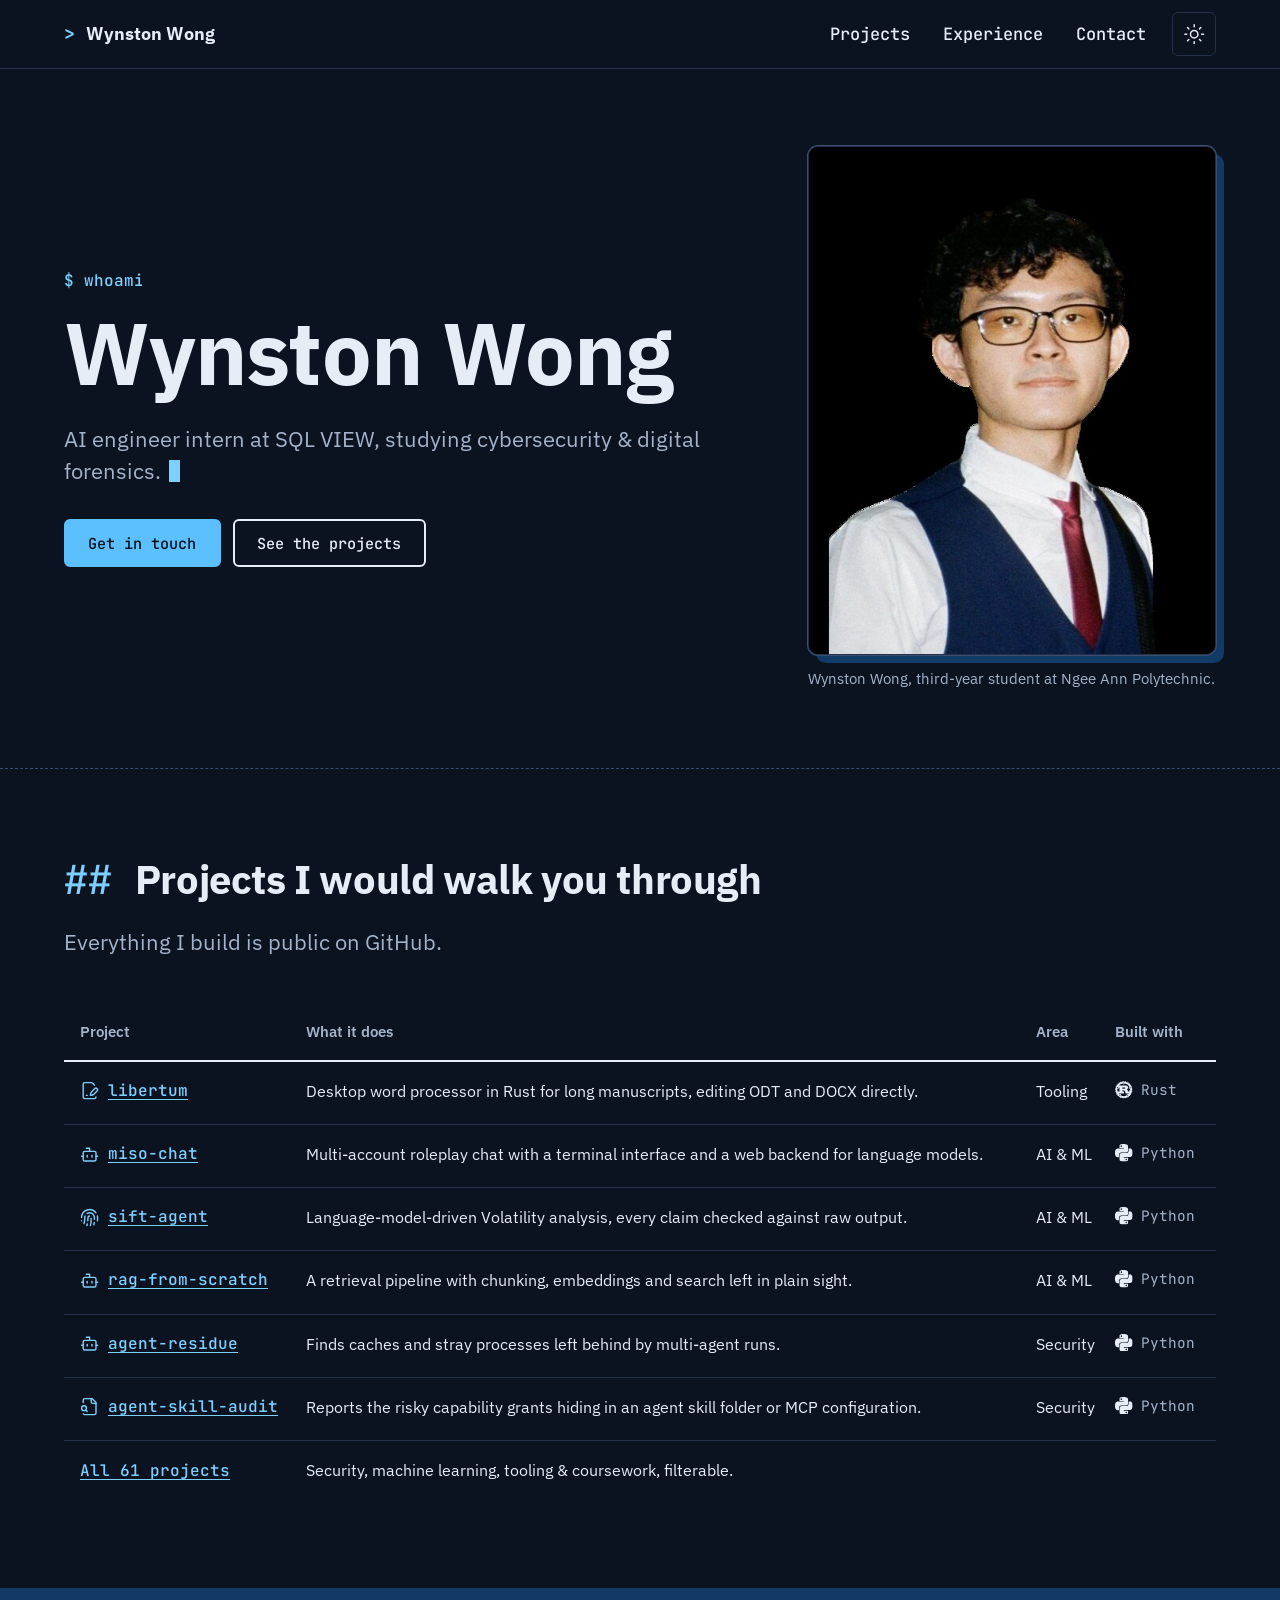
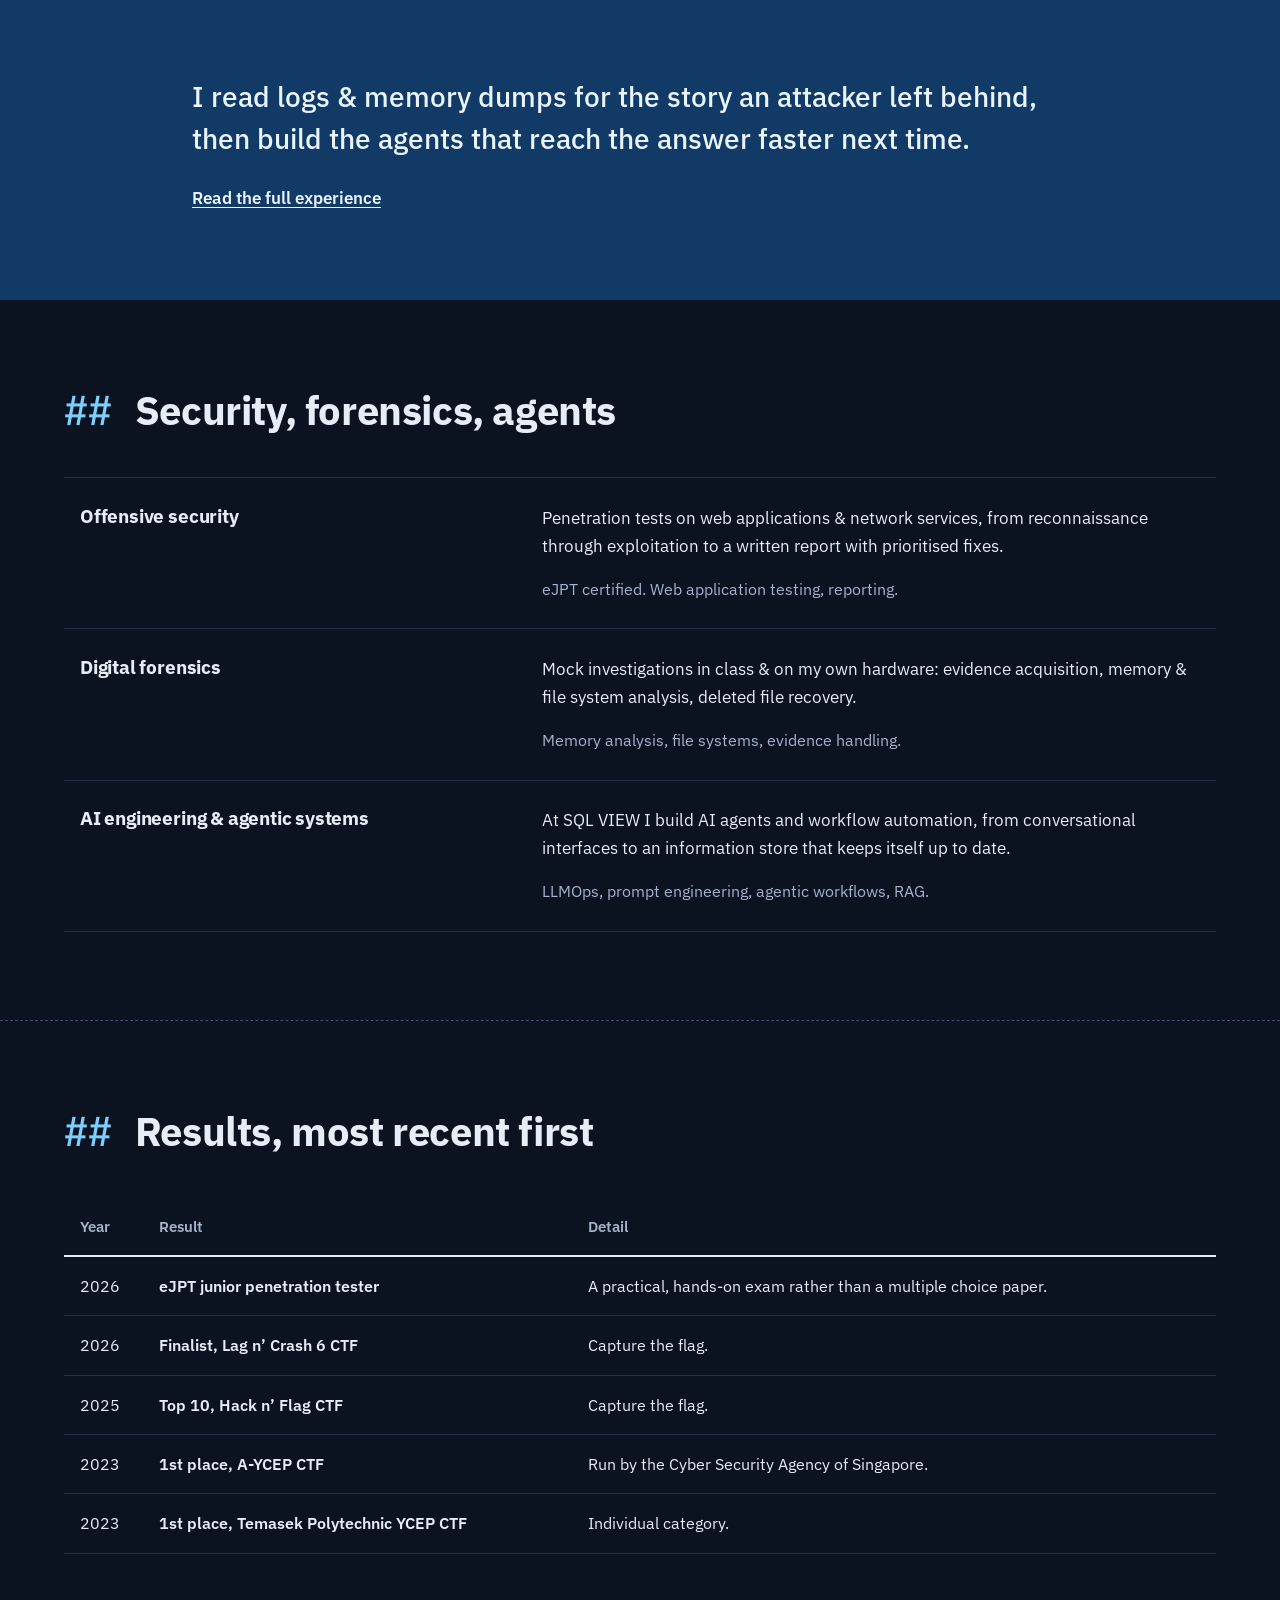
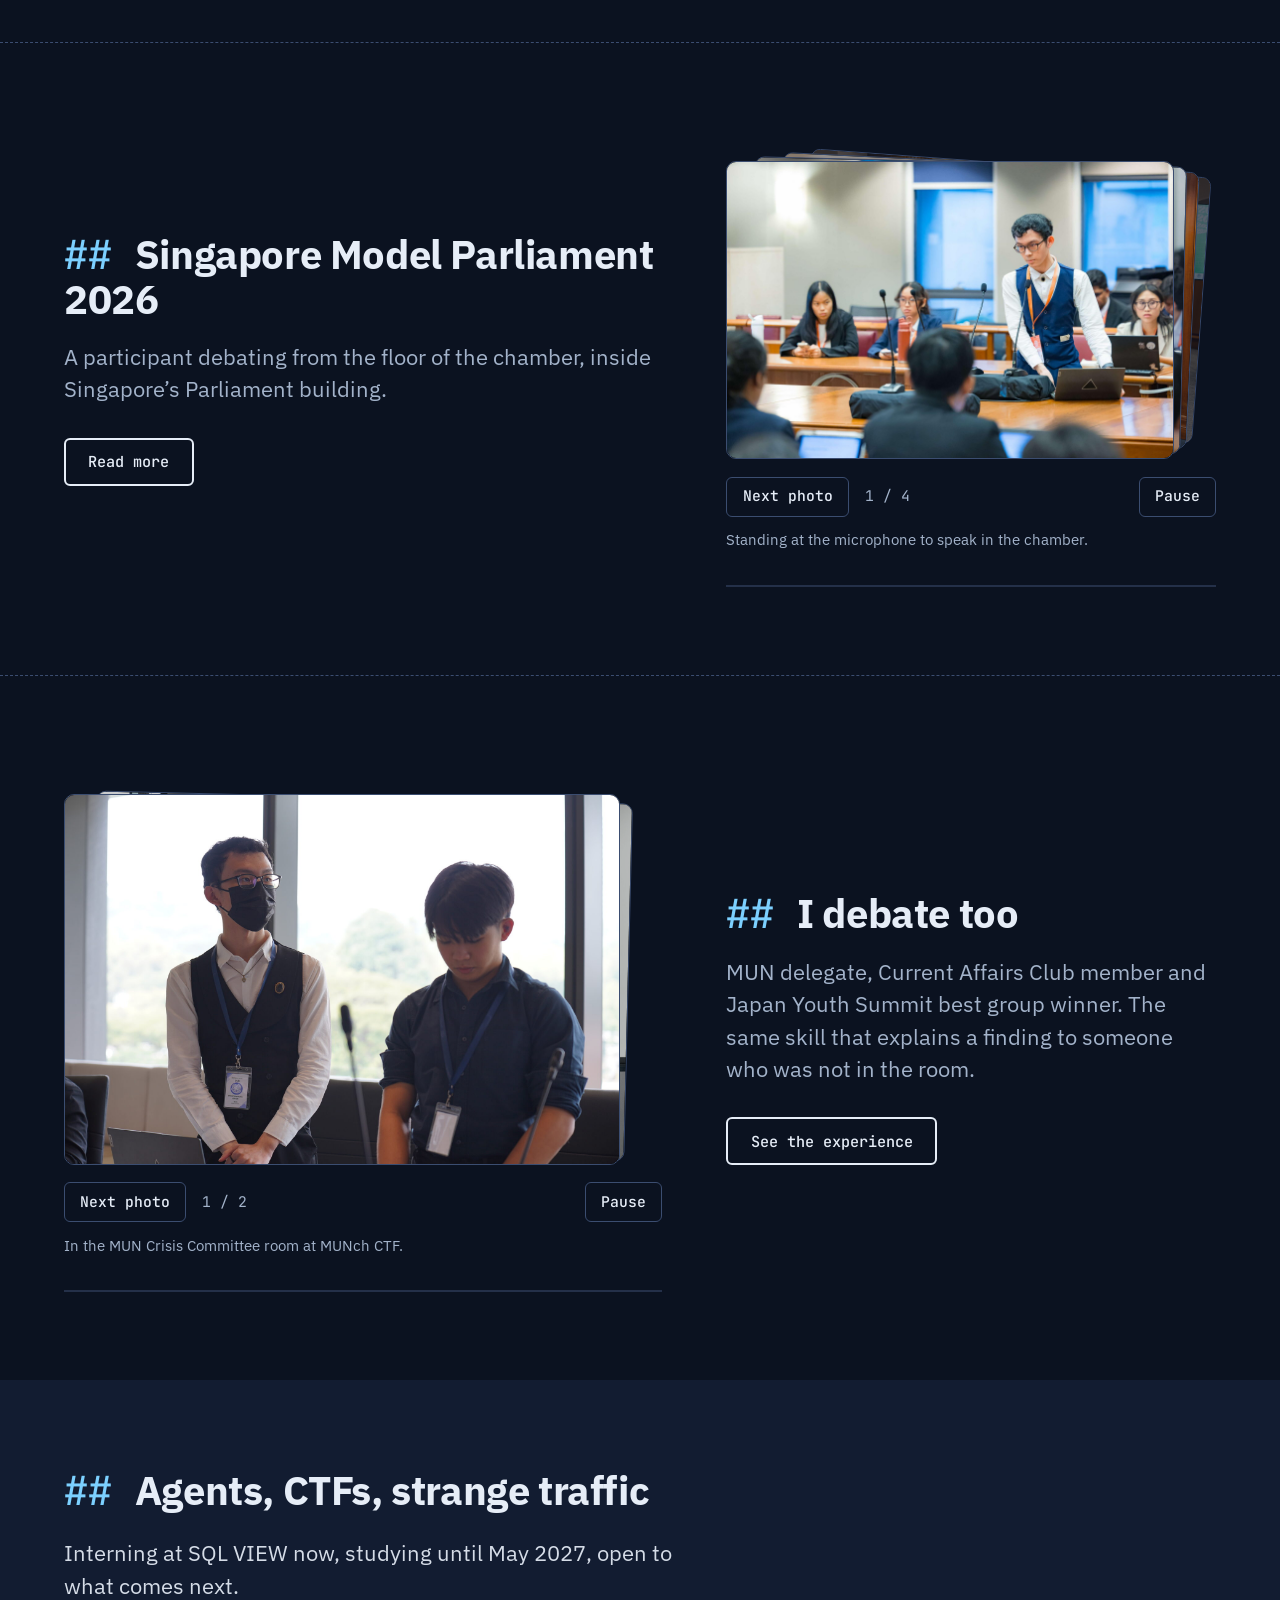
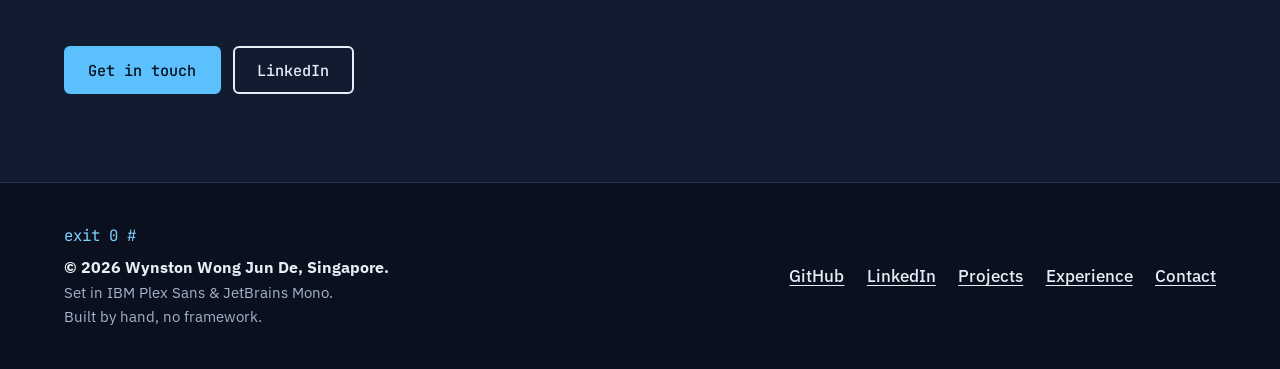
==== commit e1e631fe: "Rebuild the site on a terminal theme Swap the Console palette for a terminal look: IBM Plex Sans and" ====
--- a/index.html
+++ b/index.html
@@ -1,533 +1,310 @@
 <!DOCTYPE html>
-<html data-theme="dark" lang="en">
+<html lang="en" data-theme="light">
 <head>
-    <meta charset="utf-8"/>
-    <meta content="width=device-width, initial-scale=1.0" name="viewport"/>
-    <title>Wynston Wong | AI Engineering, Cybersecurity &amp; Digital Forensics</title>
-    <meta content="Portfolio of Wynston Wong Jun De, an Artificial Intelligence Engineer Intern at SQL VIEW studying Cybersecurity &amp; Digital Forensics at Ngee Ann Polytechnic, specialising in AI &amp; machine learning, with an eJPT certification &amp; a public toolkit of security, forensics &amp; automation projects." name="description"/>
-    <meta content="website" property="og:type"/>
-    <meta content="Wynston Wong" property="og:site_name"/>
-    <meta content="Wynston Wong | AI Engineering, Cybersecurity &amp; Digital Forensics" property="og:title"/>
-    <meta content="Portfolio of Wynston Wong Jun De, an Artificial Intelligence Engineer Intern at SQL VIEW studying Cybersecurity &amp; Digital Forensics at Ngee Ann Polytechnic, specialising in AI &amp; machine learning, with an eJPT certification &amp; a public toolkit of security, forensics &amp; automation projects." property="og:description"/>
-    <meta content="https://wyn-cmd.github.io/portfolio/" property="og:url"/>
-    <meta content="summary" name="twitter:card"/>
-    <meta content="#16191f" media="(prefers-color-scheme: dark)" name="theme-color"/>
-    <meta content="#fbf9f4" media="(prefers-color-scheme: light)" name="theme-color"/>
-    <link href="data:image/svg+xml,%3Csvg xmlns='http://www.w3.org/2000/svg' viewBox='0 0 32 32'%3E%3Crect width='32' height='32' rx='6' fill='%2316191f'/%3E%3Ctext x='16' y='22' font-family='sans-serif' font-size='17' font-weight='600' text-anchor='middle' fill='%23f5b84a'%3EW%3C/text%3E%3C/svg%3E" rel="icon"/>
-    <link href="https://fonts.googleapis.com" rel="preconnect"/>
-    <link crossorigin="" href="https://fonts.gstatic.com" rel="preconnect"/>
-    <link href="https://fonts.googleapis.com/css2?family=Host+Grotesk:wght@400;500;600&amp;family=Atkinson+Hyperlegible+Mono:wght@400;500&amp;display=swap" rel="stylesheet"/>
-    <link href="style.css" rel="stylesheet"/>
-    <script>
-        // Apply the saved colour theme before first paint to avoid a flash.
-        try {
-            const saved = localStorage.getItem("portfolio-theme");
-            if (saved === "light" || saved === "dark") {
-                document.documentElement.setAttribute("data-theme", saved);
-            }
-        } catch (err) {}
-    </script>
+<meta charset="utf-8">
+<meta name="viewport" content="width=device-width, initial-scale=1">
+<meta name="pinned-src" content="data/pinned.json">
+<meta name="projects-src" content="projects/">
+<title>Wynston Wong | AI Engineering, Cybersecurity &amp; Digital Forensics</title>
+<meta name="description" content="Portfolio of Wynston Wong Jun De, an AI engineer intern at SQL VIEW studying cybersecurity &amp; digital forensics at Ngee Ann Polytechnic, with an eJPT certification &amp; a public toolkit of security, forensics &amp; automation projects.">
+<meta property="og:type" content="website">
+<meta property="og:site_name" content="Wynston Wong">
+<meta property="og:title" content="Wynston Wong | AI Engineering, Cybersecurity &amp; Digital Forensics">
+<meta property="og:description" content="Portfolio of Wynston Wong Jun De, an AI engineer intern at SQL VIEW studying cybersecurity &amp; digital forensics at Ngee Ann Polytechnic, with an eJPT certification &amp; a public toolkit of security, forensics &amp; automation projects.">
+<meta name="twitter:card" content="summary">
+<meta name="theme-color" media="(prefers-color-scheme: light)" content="#f4f7fb">
+<meta name="theme-color" media="(prefers-color-scheme: dark)" content="#0b1220">
+<link rel="icon" href="data:image/svg+xml,%3Csvg xmlns='http://www.w3.org/2000/svg' viewBox='0 0 32 32'%3E%3Crect width='32' height='32' rx='6' fill='%230b1220'/%3E%3Ctext x='16' y='24' font-family='Arial,sans-serif' font-weight='900' font-size='22' text-anchor='middle' fill='%235cc0ff'%3EW%3C/text%3E%3C/svg%3E">
+<link rel="preconnect" href="https://fonts.googleapis.com">
+<link rel="preconnect" href="https://fonts.gstatic.com" crossorigin>
+<link rel="stylesheet" href="https://fonts.googleapis.com/css2?family=IBM+Plex+Sans:wght@400;500;600;700&family=JetBrains+Mono:wght@400;500;700&amp;display=swap">
+<link rel="stylesheet" href="style.css">
+<script>
+// Apply the saved colour theme (else the visitor's system setting) before first paint.
+try {
+  var saved = localStorage.getItem("portfolio-theme");
+  var theme = saved === "light" || saved === "dark" ? saved : "dark";
+  document.documentElement.setAttribute("data-theme", theme);
+} catch (err) {}
+</script>
 </head>
 <body>
-    <a class="skip-link" href="#main">Skip to content</a>
-    
-    <header class="nav">
-        <div class="wrap nav__inner">
-            <a class="brand" href="./">
-                <span class="brand__mark">WW</span>
-                <span class="brand__text">
-                    Wynston Wong
-                    <small>Security &amp; AI</small>
-                </span>
-            </a>
-            
-            <nav aria-label="Primary" class="nav__links" data-nav-links="" id="primary-nav">
-                <a aria-current="page" href="./">Home</a>
-                <a href="projects/">Projects</a>
-                <a href="experience/">Experience</a>
-                <a href="contact/">Contact</a>
-            </nav>
-            
-            <button aria-label="Switch to light theme" class="icon-btn" data-theme-toggle="" type="button">
-                <svg aria-hidden="true" class="icon-sun" fill="none" stroke="currentColor" stroke-linecap="round" stroke-width="1.8" viewBox="0 0 24 24">
-                    <circle cx="12" cy="12" r="4"></circle>
-                    <path d="M12 2v2M12 20v2M4.9 4.9l1.4 1.4M17.7 17.7l1.4 1.4M2 12h2M20 12h2M4.9 19.1l1.4-1.4M17.7 6.3l1.4-1.4"></path>
-                </svg>
-                <svg aria-hidden="true" class="icon-moon" fill="none" stroke="currentColor" stroke-linecap="round" stroke-width="1.8" style="display:none" viewBox="0 0 24 24">
-                    <path d="M21 12.8A9 9 0 1 1 11.2 3a7 7 0 0 0 9.8 9.8z"></path>
-                </svg>
-            </button>
-            
-            <button aria-controls="primary-nav" aria-expanded="false" aria-label="Open menu" class="icon-btn nav__toggle" data-nav-toggle="" type="button">
-                <svg aria-hidden="true" fill="none" stroke="currentColor" stroke-linecap="round" stroke-width="1.8" viewBox="0 0 24 24">
-                    <path d="M4 7h16M4 12h16M4 17h16"></path>
-                </svg>
-            </button>
-        </div>
-    </header>
-
-    <main id="main">
-        <section class="hero">
-            <div class="wrap">
-                <div class="hero__grid">
-                    <div>
-                        <h1>Wynston Wong<br/>Jun De</h1>
-                        <p class="hero__role" data-typed='["AI Engineer Intern at SQL VIEW","Cybersecurity &amp; Digital Forensics student","eJPT certified junior pentester","CTF competitor &amp; tool builder"]'>AI Engineer Intern at SQL VIEW</p>
-                        <p class="hero__lede">
-                            I build AI tooling by day at SQL VIEW &amp; study Cybersecurity &amp; Digital
-                            Forensics at Ngee Ann Polytechnic, specialising in the AI &amp; Machine
-                            Learning track. My interest sits where the two overlap: reading logs &amp;
-                            memory dumps for the story an attacker left behind, then building the
-                            agents &amp; models that get to the answer faster next time. I found
-                            information technology at thirteen, moved to Linux soon after, &amp; have
-                            been dual-booting &amp; living in virtual machines ever since.
-                        </p>
-                        <div class="hero__actions">
-                            <a class="btn btn--primary" href="projects/">
-                                <svg aria-hidden="true" fill="none" stroke="currentColor" stroke-linecap="round" stroke-linejoin="round" stroke-width="1.9" viewBox="0 0 24 24">
-                                    <path d="M3 7a2 2 0 0 1 2-2h3.6l1.7 2H19a2 2 0 0 1 2 2v8a2 2 0 0 1-2 2H5a2 2 0 0 1-2-2z"></path>
-                                </svg>
-                                Browse projects
-                            </a>
-                            <a class="btn btn--ghost" href="experience/">
-                                <svg aria-hidden="true" fill="none" stroke="currentColor" stroke-linecap="round" stroke-linejoin="round" stroke-width="1.9" viewBox="0 0 24 24">
-                                    <path d="M14 2H6a2 2 0 0 0-2 2v16a2 2 0 0 0 2 2h12a2 2 0 0 0 2-2V8z"></path>
-                                    <polyline points="14 2 14 8 20 8"></polyline>
-                                    <line x1="16" x2="8" y1="13" y2="13"></line>
-                                    <line x1="16" x2="8" y1="17" y2="17"></line>
-                                    <polyline points="10 9 9 9 8 9"></polyline>
-                                </svg>
-                                CV &amp; Experience
-                            </a>
-                            <a class="btn btn--ghost" href="https://github.com/wyn-cmd" rel="noopener" target="_blank">
-                                <svg aria-hidden="true" fill="currentColor" viewBox="0 0 24 24">
-                                    <path d="M12 2C6.48 2 2 6.58 2 12.25c0 4.57 2.87 8.37 6.84 9.73.5.09.68-.22.68-.49v-1.7c-2.78.62-3.37-1.37-3.37-1.37-.45-1.18-1.11-1.5-1.11-1.5-.91-.63.07-.62.07-.62 1 .07 1.57 1.06 1.57 1.06.89 1.57 2.34 1.12 2.91.86.09-.66.35-1.12.63-1.41-2.22-.26-4.56-1.14-4.56-5.07 0-1.12.39-2.03 1.03-2.75-.1-.26-.45-1.3.1-2.71 0 0 .84-.28 2.75 1.05a9.28 9.28 0 0 1 5 0c1.91-1.33 2.75-1.05 2.75-1.05.55 1.41.2 2.45.1 2.71.64.72 1.03 1.63 1.03 2.75 0 3.94-2.34 4.81-4.57 5.06.36.32.68.94.68 1.9v2.81c0 .27.18.59.69.49A10.06 10.06 0 0 0 22 12.25C22 6.58 17.52 2 12 2z"></path>
-                                </svg>
-                                GitHub
-                            </a>
-                            <a class="btn btn--ghost" href="https://www.linkedin.com/in/wynston-wong-290189304/" rel="noopener" target="_blank">
-                                <svg aria-hidden="true" fill="currentColor" viewBox="0 0 24 24">
-                                    <path d="M4.98 3.5a2.5 2.5 0 1 0 0 5 2.5 2.5 0 0 0 0-5zM3 9h4v12H3zM9.5 9h3.8v1.7h.05c.57-.95 1.83-1.95 3.77-1.95 4.03 0 4.78 2.5 4.78 5.75V21h-4v-5.6c0-1.34-.03-3.06-1.94-3.06-1.94 0-2.24 1.45-2.24 2.96V21h-4z"></path>
-                                </svg>
-                                LinkedIn
-                            </a>
-                            <a class="btn btn--ghost" href="contact/">
-                                <svg aria-hidden="true" fill="none" stroke="currentColor" stroke-linecap="round" stroke-linejoin="round" stroke-width="1.9" viewBox="0 0 24 24">
-                                    <path d="M21 15a2 2 0 0 1-2 2H7l-4 4V5a2 2 0 0 1 2-2h14a2 2 0 0 1 2 2z"></path>
-                                </svg>
-                                Get in Touch
-                            </a>
-                        </div>
-                    </div>
-                    
-                    <aside aria-label="Profile summary" class="hero__card reveal">
-                        <div class="terminal">
-                            <div aria-hidden="true" class="terminal__bar">
-                                <span></span><span></span><span></span>
-                            </div>
-                            <div><b>wynston@sqlview</b>:~$ whoami</div>
-                            <div>artificial intelligence engineer intern</div>
-                            <div><b>wynston@sqlview</b>:~$ cat stack.txt</div>
-                            <div>self-hosted agents, rag, prompt engineering</div>
-                            <div>llmops, knowledge engineering, process automation</div>
-                            <div><b>wynston@ngee-ann</b>:~$ cat track.txt</div>
-                            <div>diploma in cybersecurity &amp; digital forensics</div>
-                            <div>specialisation: AI &amp; machine learning (2024 - 2027)</div>
-                            <div><b>wynston@ngee-ann</b>:~$ ls toolkit/</div>
-                            <div>python/ go/ csharp/ cpp/ sql/ linux/</div>
-                            <div><b>wynston@ngee-ann</b>:~$ ./status --certs</div>
-                            <div class="ok">[ok] eJPT junior penetration tester (2026)</div>
-                            <div class="ok">[ok] 1st place, A-YCEP CTF (2023)</div>
-                        </div>
-                    </aside>
-                </div>
-                
-                <div class="stats reveal">
-                    <div class="stat">
-                        <div class="stat__value">eJPT</div>
-                        <div class="stat__label">Certified junior penetration tester, 2026</div>
-                    </div>
-                    <div class="stat">
-                        <div class="stat__value">2x 1st</div>
-                        <div class="stat__label">A-YCEP &amp; Temasek Polytechnic CTFs</div>
-                    </div>
-                    <div class="stat">
-                        <div class="stat__value">61</div>
-                        <div class="stat__label">Public projects across security &amp; ML</div>
-                    </div>
-                    <div class="stat">
-                        <div class="stat__value">AI Intern</div>
-                        <div class="stat__label">SQL VIEW, since September 2026</div>
-                    </div>
-                    <div class="stat">
-                        <div class="stat__value">MUN Delegate</div>
-                        <div class="stat__label">Honourable Mention, MUNch CTF Crisis Committee</div>
-                    </div>
-                </div>
-            </div>
-        </section>
-
-        <section class="section">
-            <div class="wrap">
-                <div class="section__head reveal">
-                    <h2>Secure systems, intelligent detection</h2>
-                    <div class="kicker">About</div>
-                    <p>
-                        I am a third-year student at Ngee Ann Polytechnic studying Cybersecurity
-                        &amp; Digital Forensics, &amp; I currently work as an Artificial Intelligence
-                        Engineer Intern at SQL VIEW. I have a passion for nearly all things
-                        digital &amp; scientific: security, information technology, programming,
-                        Linux, robotics &amp; STEM. It began as a general interest in STEM before I
-                        found my call in information technology at thirteen, &amp; it has not
-                        slowed down since. Outside the technical work I debate &amp; take part in
-                        Model United Nations, most recently as a delegate in the MUN Crisis
-                        Committee at MUNch CTF, arguing a position under pressure &amp; negotiating
-                        it out with a room of people who did not agree with me.
-                    </p>
-                </div>
-                
-                <div class="grid grid--3">
-                    <article class="card reveal">
-                        <div aria-hidden="true" class="card__icon">
-                            <svg fill="none" stroke="currentColor" stroke-linecap="round" stroke-linejoin="round" stroke-width="1.8" viewBox="0 0 24 24">
-                                <path d="M12 3l7 3v6c0 4.2-2.9 7.7-7 9-4.1-1.3-7-4.8-7-9V6z"></path>
-                                <path d="M9.5 12.5l1.8 1.8 3.4-3.6"></path>
-                            </svg>
-                        </div>
-                        <h3>Offensive security</h3>
-                        <p>
-                            Penetration testing on web applications &amp; network services, from
-                            reconnaissance through exploitation to a written report with prioritised
-                            remediation advice. Certified as a junior penetration tester with eJPT.
-                        </p>
-                        <div class="tags">
-                            <span class="tag">eJPT</span>
-                            <span class="tag">Web app testing</span>
-                            <span class="tag">Reporting</span>
-                        </div>
-                    </article>
-                    
-                    <article class="card reveal">
-                        <div aria-hidden="true" class="card__icon">
-                            <svg fill="none" stroke="currentColor" stroke-linecap="round" stroke-linejoin="round" stroke-width="1.8" viewBox="0 0 24 24">
-                                <circle cx="11" cy="11" r="6"></circle>
-                                <path d="M20 20l-4.3-4.3"></path>
-                            </svg>
-                        </div>
-                        <h3>Digital forensics</h3>
-                        <p>
-                            Mock investigations carried out in class &amp; on my own hardware: evidence
-                            acquisition, file system &amp; memory analysis, deleted file recovery &amp;
-                            forensic reporting, all following proper evidence handling procedure.
-                        </p>
-                        <div class="tags">
-                            <span class="tag">Memory analysis</span>
-                            <span class="tag">File systems</span>
-                            <span class="tag">Evidence handling</span>
-                        </div>
-                    </article>
-                    
-                    <article class="card reveal">
-                        <div aria-hidden="true" class="card__icon">
-                            <svg fill="none" stroke="currentColor" stroke-linecap="round" stroke-linejoin="round" stroke-width="1.8" viewBox="0 0 24 24">
-                                <path d="M12 3v3M12 18v3M4.2 7.5l2.6 1.5M17.2 15l2.6 1.5M4.2 16.5l2.6-1.5M17.2 9l2.6-1.5"></path>
-                                <circle cx="12" cy="12" r="4"></circle>
-                            </svg>
-                        </div>
-                        <h3>AI engineering &amp; agentic systems</h3>
-                        <p>
-                            At SQL VIEW I build self-hosted AI agent projects for internal systems:
-                            chat interfaces over internal workflows &amp; real-time company queries,
-                            a knowledge base that maintains itself over internal documents, plus
-                            the model tuning &amp; output testing that keeps answers reliable. The
-                            same thread runs through my own work, from a RAG pipeline built from
-                            scratch to log-based anomaly detection on the HDFS dataset.
-                        </p>
-                        <div class="tags">
-                            <span class="tag">LLMOps</span>
-                            <span class="tag">Prompt engineering</span>
-                            <span class="tag">Agentic workflows</span>
-                            <span class="tag">RAG</span>
-                        </div>
-                    </article>
-                </div>
-            </div>
-        </section>
-
-        <section class="section">
-            <div class="wrap">
-                <div class="section__head reveal">
-                    <h2>Projects worth a look</h2>
-                    <div class="kicker">Selected work</div>
-                    <p>
-                        Everything I build is public on GitHub, from a two-factor AES-256 vault to a
-                        pipeline that turns raw authentication logs into an attacker timeline.
-                        These are the ones I would walk through in an interview.
-                    </p>
-                </div>
-                
-                <div class="grid grid--3">
-                    <article class="project reveal">
-                        <div class="project__top">
-                            <h3 class="project__name">pyvault</h3>
-                            <div class="project__meta">
-                                <svg aria-hidden="true" fill="currentColor" viewBox="0 0 24 24"><path d="M12 2l2.9 6.3 6.9.8-5.1 4.7 1.4 6.8L12 17.3 5.9 20.6l1.4-6.8L2.2 9.1l6.9-.8z"></path></svg>
-                                4
-                            </div>
-                        </div>
-                        <p>
-                            An AES-256 file encryptor that requires two separate passwords before it
-                            will decrypt anything, so a single leaked secret is not enough to open
-                            the vault.
-                        </p>
-                        <div class="project__foot">
-                            <div class="tags">
-                                <span class="tag tag--accent">Security</span>
-                                <span class="tag">Python</span>
-                                <span class="tag">AES-256</span>
-                            </div>
-                        </div>
-                    </article>
-                    
-                    <article class="project reveal">
-                        <div class="project__top">
-                            <h3 class="project__name">authlog-sessions</h3>
-                        </div>
-                        <p>
-                            Reconstructs what an attacker did from Linux authentication logs: the
-                            connections behind the login attempts, the addresses that made them, &amp;
-                            what ran after one of them finally worked.
-                        </p>
-                        <div class="project__foot">
-                            <div class="tags">
-                                <span class="tag tag--accent">Forensics</span>
-                                <span class="tag">Python</span>
-                                <span class="tag">Log analysis</span>
-                            </div>
-                        </div>
-                    </article>
-                    
-                    <article class="project reveal">
-                        <div class="project__top">
-                            <h3 class="project__name">character-forge</h3>
-                            <div class="project__meta">
-                                <svg aria-hidden="true" fill="currentColor" viewBox="0 0 24 24"><path d="M12 2l2.9 6.3 6.9.8-5.1 4.7 1.4 6.8L12 17.3 5.9 20.6l1.4-6.8L2.2 9.1l6.9-.8z"></path></svg>
-                                1
-                            </div>
-                        </div>
-                        <p>
-                            A terminal roleplay engine for the Gemini API with folder-per-character
-                            personas, memory banks, group chats &amp; free-tier budget tracking, so a
-                            long session does not quietly run into a quota wall.
-                        </p>
-                        <div class="project__foot">
-                            <div class="tags">
-                                <span class="tag tag--green">AI / ML</span>
-                                <span class="tag">Python</span>
-                                <span class="tag">Gemini API</span>
-                            </div>
-                        </div>
-                    </article>
-                    
-                    <article class="project reveal">
-                        <div class="project__top">
-                            <h3 class="project__name">agent-residue</h3>
-                        </div>
-                        <p>
-                            Inspects local AI agent workspaces for leftover caches, abandoned state
-                            &amp; stray process residues after multi-agent runs, keeping development
-                            environments clean &amp; lightweight.
-                        </p>
-                        <div class="project__foot">
-                            <div class="tags">
-                                <span class="tag tag--accent">Tooling</span>
-                                <span class="tag">Python</span>
-                                <span class="tag">Agents</span>
-                            </div>
-                        </div>
-                    </article>
-                    
-                    <article class="project reveal">
-                        <div class="project__top">
-                            <h3 class="project__name">rag-from-scratch</h3>
-                        </div>
-                        <p>
-                            A retrieval augmented generation pipeline with nothing hidden: chunking,
-                            embeddings, cosine search &amp; prompt assembly each sit behind a small
-                            swappable interface so the moving parts stay visible.
-                        </p>
-                        <div class="project__foot">
-                            <div class="tags">
-                                <span class="tag tag--green">AI / ML</span>
-                                <span class="tag">Python</span>
-                                <span class="tag">Embeddings</span>
-                            </div>
-                        </div>
-                    </article>
-                    
-                    <article class="project reveal">
-                        <div class="project__top">
-                            <h3 class="project__name">GuardAIn</h3>
-                        </div>
-                        <p>
-                            A lightweight IDS for Linux that watches live network traffic &amp; pairs
-                            anomaly detection with behavioural rules to surface suspicious activity
-                            as it happens.
-                        </p>
-                        <div class="project__foot">
-                            <div class="tags">
-                                <span class="tag tag--accent">Security</span>
-                                <span class="tag">Python</span>
-                                <span class="tag">Anomaly detection</span>
-                            </div>
-                        </div>
-                    </article>
-                
-                    <article class="project reveal" data-category="ai">
-<div class="project__top">
-<h3 class="project__name">miso-chat</h3>
-<div class="project__meta">
-<svg aria-hidden="true" fill="currentColor" viewbox="0 0 24 24"><path d="M12 2l2.9 6.3 6.9.8-5.1 4.7 1.4 6.8L12 17.3 5.9 20.6l1.4-6.8L2.2 9.1l6.9-.8z"></path></svg>
-1
-</div>
-</div>
-<p>
-Multi-account roleplay chat application featuring both a terminal interface and a web backend for interacting with language models. Built to manage chat histories, memory banks, persona choices, and administrative controls across local deployments.
-</p>
-<div class="project__foot">
-<div class="tags">
-<span class="tag tag--green">AI &amp; ML</span>
-<span class="tag">Python</span>
-<span class="tag">FastAPI</span>
-<span class="tag">Roleplay</span>
-</div>
-<p style="margin-top:14px">
-<a class="project__link" href="https://github.com/wyn-cmd/miso-chat" rel="noopener" target="_blank">
-View source
-<svg aria-hidden="true" fill="none" stroke="currentColor" stroke-linecap="round" stroke-linejoin="round" stroke-width="2" viewbox="0 0 24 24"><path d="M7 17L17 7M9 7h8v8"></path></svg>
-</a>
-</p>
-</div>
-</article>
-                    <article class="project reveal" data-category="ai">
-<div class="project__top">
-<h3 class="project__name">sift-agent</h3>
-<div class="project__meta">
-<svg aria-hidden="true" fill="currentColor" viewbox="0 0 24 24"><path d="M12 2l2.9 6.3 6.9.8-5.1 4.7 1.4 6.8L12 17.3 5.9 20.6l1.4-6.8L2.2 9.1l6.9-.8z"></path></svg>
-1
-</div>
-</div>
-<p>
-Investigates Windows memory images using read-only Volatility plugins driven by a language model, with every claim verified against raw tool output logs. Built to combine forensic analysis with automated verification.
-</p>
-<div class="project__foot">
-<div class="tags">
-<span class="tag tag--green">AI &amp; ML</span>
-<span class="tag">Python</span>
-<span class="tag">Forensics</span>
-<span class="tag">Gemini</span>
-</div>
-<p style="margin-top:14px">
-<a class="project__link" href="https://github.com/wyn-cmd/sift-agent" rel="noopener" target="_blank">
-View source
-<svg aria-hidden="true" fill="none" stroke="currentColor" stroke-linecap="round" stroke-linejoin="round" stroke-width="2" viewBox="0 0 24 24"><path d="M7 17L17 7M9 7h8v8"></path></svg>
-</a>
-</p>
-</div>
-</article>
-                </div>
-                
-                <p style="margin-top:28px">
-                    <a class="btn" href="projects/">See all 61 projects</a>
-                </p>
-            </div>
-        </section>
-
-        <section class="section">
-            <div class="wrap">
-                <div class="section__head reveal">
-                    <h2>What I work with</h2>
-                    <div class="kicker">Toolkit</div>
-                    <p>Languages, platforms &amp; frameworks I reach for most often.</p>
-                </div>
-                
-                <div class="grid grid--3">
-                    <article class="skill reveal">
-                        <h3>Languages &amp; frameworks</h3>
-                        <p>Python, C#, C++, Go, SQL, HTML, CSS &amp; JavaScript, with React &amp; Next.js for the front end of the internal tooling I build.</p>
-                        <div class="pill-group">
-                            <span class="tag">Python</span>
-                            <span class="tag">C#</span>
-                            <span class="tag">C++</span>
-                            <span class="tag">Go</span>
-                            <span class="tag">SQL</span>
-                            <span class="tag">React</span>
-                            <span class="tag">Next.js</span>
-                        </div>
-                    </article>
-                    
-                    <article class="skill reveal">
-                        <h3>Security &amp; forensics</h3>
-                        <p>Palo Alto firewalls, VPNs, IDS/IPS, Wireshark, Burp Suite, Metasploit &amp; Volatility, alongside evidence acquisition, file system &amp; memory analysis.</p>
-                        <div class="pill-group">
-                            <span class="tag">Palo Alto</span>
-                            <span class="tag">Wireshark</span>
-                            <span class="tag">Burp Suite</span>
-                            <span class="tag">Volatility</span>
-                        </div>
-                    </article>
-                    
-                    <article class="skill reveal">
-                        <h3>AI, data &amp; automation</h3>
-                        <p>LLMOps, prompt engineering, agentic workflows, knowledge engineering &amp; process automation, with pandas, scikit-learn, Jupyter, Tableau &amp; Power BI on the data side.</p>
-                        <div class="pill-group">
-                            <span class="tag">LLMOps</span>
-                            <span class="tag">Prompt engineering</span>
-                            <span class="tag">Agentic workflows</span>
-                            <span class="tag">Chatbot development</span>
-                            <span class="tag">Tableau</span>
-                        </div>
-                    </article>
-                </div>
-                
-                <p style="margin-top:28px">
-                    <a class="btn" href="experience/">Education, skills &amp; experience</a>
-                </p>
-            </div>
-        </section>
-
-        <section class="section">
-            <div class="wrap">
-                <div class="callout reveal">
-                    <div>
-                        <h3>Currently building AI tooling at SQL VIEW</h3>
-                        <p>
-                            My internship runs alongside the final stretch of my diploma. I am
-                            always glad to talk about anything on this site: the agent work, the
-                            security tooling, or a CTF your team is running.
-                        </p>
-                    </div>
-                    <div class="callout__actions">
-                        <a class="btn btn--primary" href="contact/">Get in touch</a>
-                        <a class="btn btn--ghost" href="https://www.linkedin.com/in/wynston-wong-290189304/" rel="noopener" target="_blank">LinkedIn</a>
-                    </div>
-                </div>
-            </div>
-        </section>
-    </main>
-
-    <footer class="footer">
-        <div class="wrap footer__inner">
-            <div>© <span data-year="">2026</span> Wynston Wong Jun De. Built by hand, no template.</div>
-            <div class="footer__links">
-                <a href="https://github.com/wyn-cmd" rel="noopener" target="_blank">GitHub</a>
-                <a href="https://www.linkedin.com/in/wynston-wong-290189304/" rel="noopener" target="_blank">LinkedIn</a>
-                <a href="projects/">Projects</a>
-                <a href="contact/">Contact</a>
-            </div>
-        </div>
-    </footer>
-
-    <script src="script.js"></script>
+<svg class="sprite" width="0" height="0" aria-hidden="true" focusable="false" style="position:absolute"><defs><symbol id="l-bot" viewBox="0 0 24 24"><path d="M12 8V4H8" />
+  <rect width="16" height="12" x="4" y="8" rx="2" />
+  <path d="M2 14h2" />
+  <path d="M20 14h2" />
+  <path d="M15 13v2" />
+  <path d="M9 13v2" /></symbol><symbol id="l-brain-circuit" viewBox="0 0 24 24"><path d="M12 5a3 3 0 1 0-5.997.125 4 4 0 0 0-2.526 5.77 4 4 0 0 0 .556 6.588A4 4 0 1 0 12 18Z" />
+  <path d="M9 13a4.5 4.5 0 0 0 3-4" />
+  <path d="M6.003 5.125A3 3 0 0 0 6.401 6.5" />
+  <path d="M3.477 10.896a4 4 0 0 1 .585-.396" />
+  <path d="M6 18a4 4 0 0 1-1.967-.516" />
+  <path d="M12 13h4" />
+  <path d="M12 18h6a2 2 0 0 1 2 2v1" />
+  <path d="M12 8h8" />
+  <path d="M16 8V5a2 2 0 0 1 2-2" />
+  <circle cx="16" cy="13" r=".5" />
+  <circle cx="18" cy="3" r=".5" />
+  <circle cx="20" cy="21" r=".5" />
+  <circle cx="20" cy="8" r=".5" /></symbol><symbol id="l-bug" viewBox="0 0 24 24"><path d="m8 2 1.88 1.88" />
+  <path d="M14.12 3.88 16 2" />
+  <path d="M9 7.13v-1a3.003 3.003 0 1 1 6 0v1" />
+  <path d="M12 20c-3.3 0-6-2.7-6-6v-3a4 4 0 0 1 4-4h4a4 4 0 0 1 4 4v3c0 3.3-2.7 6-6 6" />
+  <path d="M12 20v-9" />
+  <path d="M6.53 9C4.6 8.8 3 7.1 3 5" />
+  <path d="M6 13H2" />
+  <path d="M3 21c0-2.1 1.7-3.9 3.8-4" />
+  <path d="M20.97 5c0 2.1-1.6 3.8-3.5 4" />
+  <path d="M22 13h-4" />
+  <path d="M17.2 17c2.1.1 3.8 1.9 3.8 4" /></symbol><symbol id="l-chart-column" viewBox="0 0 24 24"><path d="M3 3v16a2 2 0 0 0 2 2h16" />
+  <path d="M18 17V9" />
+  <path d="M13 17V5" />
+  <path d="M8 17v-3" /></symbol><symbol id="l-code-xml" viewBox="0 0 24 24"><path d="m18 16 4-4-4-4" />
+  <path d="m6 8-4 4 4 4" />
+  <path d="m14.5 4-5 16" /></symbol><symbol id="l-cpu" viewBox="0 0 24 24"><rect width="16" height="16" x="4" y="4" rx="2" />
+  <rect width="6" height="6" x="9" y="9" rx="1" />
+  <path d="M15 2v2" />
+  <path d="M15 20v2" />
+  <path d="M2 15h2" />
+  <path d="M2 9h2" />
+  <path d="M20 15h2" />
+  <path d="M20 9h2" />
+  <path d="M9 2v2" />
+  <path d="M9 20v2" /></symbol><symbol id="l-file-pen-line" viewBox="0 0 24 24"><path d="m18 5-2.414-2.414A2 2 0 0 0 14.172 2H6a2 2 0 0 0-2 2v16a2 2 0 0 0 2 2h12a2 2 0 0 0 2-2" />
+  <path d="M21.378 12.626a1 1 0 0 0-3.004-3.004l-4.01 4.012a2 2 0 0 0-.506.854l-.837 2.87a.5.5 0 0 0 .62.62l2.87-.837a2 2 0 0 0 .854-.506z" />
+  <path d="M8 18h1" /></symbol><symbol id="l-file-search" viewBox="0 0 24 24"><path d="M14 2v4a2 2 0 0 0 2 2h4" />
+  <path d="M4.268 21a2 2 0 0 0 1.727 1H18a2 2 0 0 0 2-2V7l-5-5H6a2 2 0 0 0-2 2v3" />
+  <path d="m9 18-1.5-1.5" />
+  <circle cx="5" cy="14" r="3" /></symbol><symbol id="l-file-spreadsheet" viewBox="0 0 24 24"><path d="M15 2H6a2 2 0 0 0-2 2v16a2 2 0 0 0 2 2h12a2 2 0 0 0 2-2V7Z" />
+  <path d="M14 2v4a2 2 0 0 0 2 2h4" />
+  <path d="M8 13h2" />
+  <path d="M14 13h2" />
+  <path d="M8 17h2" />
+  <path d="M14 17h2" /></symbol><symbol id="l-fingerprint" viewBox="0 0 24 24"><path d="M12 10a2 2 0 0 0-2 2c0 1.02-.1 2.51-.26 4" />
+  <path d="M14 13.12c0 2.38 0 6.38-1 8.88" />
+  <path d="M17.29 21.02c.12-.6.43-2.3.5-3.02" />
+  <path d="M2 12a10 10 0 0 1 18-6" />
+  <path d="M2 16h.01" />
+  <path d="M21.8 16c.2-2 .131-5.354 0-6" />
+  <path d="M5 19.5C5.5 18 6 15 6 12a6 6 0 0 1 .34-2" />
+  <path d="M8.65 22c.21-.66.45-1.32.57-2" />
+  <path d="M9 6.8a6 6 0 0 1 9 5.2v2" /></symbol><symbol id="l-gamepad-2" viewBox="0 0 24 24"><line x1="6" x2="10" y1="11" y2="11" />
+  <line x1="8" x2="8" y1="9" y2="13" />
+  <line x1="15" x2="15.01" y1="12" y2="12" />
+  <line x1="18" x2="18.01" y1="10" y2="10" />
+  <path d="M17.32 5H6.68a4 4 0 0 0-3.978 3.59c-.006.052-.01.101-.017.152C2.604 9.416 2 14.456 2 16a3 3 0 0 0 3 3c1 0 1.5-.5 2-1l1.414-1.414A2 2 0 0 1 9.828 16h4.344a2 2 0 0 1 1.414.586L17 18c.5.5 1 1 2 1a3 3 0 0 0 3-3c0-1.545-.604-6.584-.685-7.258-.007-.05-.011-.1-.017-.151A4 4 0 0 0 17.32 5z" /></symbol><symbol id="l-globe" viewBox="0 0 24 24"><circle cx="12" cy="12" r="10" />
+  <path d="M12 2a14.5 14.5 0 0 0 0 20 14.5 14.5 0 0 0 0-20" />
+  <path d="M2 12h20" /></symbol><symbol id="l-hard-drive" viewBox="0 0 24 24"><line x1="22" x2="2" y1="12" y2="12" />
+  <path d="M5.45 5.11 2 12v6a2 2 0 0 0 2 2h16a2 2 0 0 0 2-2v-6l-3.45-6.89A2 2 0 0 0 16.76 4H7.24a2 2 0 0 0-1.79 1.11z" />
+  <line x1="6" x2="6.01" y1="16" y2="16" />
+  <line x1="10" x2="10.01" y1="16" y2="16" /></symbol><symbol id="l-lock-keyhole" viewBox="0 0 24 24"><circle cx="12" cy="16" r="1" />
+  <rect x="3" y="10" width="18" height="12" rx="2" />
+  <path d="M7 10V7a5 5 0 0 1 10 0v3" /></symbol><symbol id="l-network" viewBox="0 0 24 24"><rect x="16" y="16" width="6" height="6" rx="1" />
+  <rect x="2" y="16" width="6" height="6" rx="1" />
+  <rect x="9" y="2" width="6" height="6" rx="1" />
+  <path d="M5 16v-3a1 1 0 0 1 1-1h12a1 1 0 0 1 1 1v3" />
+  <path d="M12 12V8" /></symbol><symbol id="l-pin" viewBox="0 0 24 24"><path d="M12 17v5" />
+  <path d="M9 10.76a2 2 0 0 1-1.11 1.79l-1.78.9A2 2 0 0 0 5 15.24V16a1 1 0 0 0 1 1h12a1 1 0 0 0 1-1v-.76a2 2 0 0 0-1.11-1.79l-1.78-.9A2 2 0 0 1 15 10.76V7a1 1 0 0 1 1-1 2 2 0 0 0 0-4H8a2 2 0 0 0 0 4 1 1 0 0 1 1 1z" /></symbol><symbol id="l-scan-search" viewBox="0 0 24 24"><path d="M3 7V5a2 2 0 0 1 2-2h2" />
+  <path d="M17 3h2a2 2 0 0 1 2 2v2" />
+  <path d="M21 17v2a2 2 0 0 1-2 2h-2" />
+  <path d="M7 21H5a2 2 0 0 1-2-2v-2" />
+  <circle cx="12" cy="12" r="3" />
+  <path d="m16 16-1.9-1.9" /></symbol><symbol id="l-scroll-text" viewBox="0 0 24 24"><path d="M15 12h-5" />
+  <path d="M15 8h-5" />
+  <path d="M19 17V5a2 2 0 0 0-2-2H4" />
+  <path d="M8 21h12a2 2 0 0 0 2-2v-1a1 1 0 0 0-1-1H11a1 1 0 0 0-1 1v1a2 2 0 1 1-4 0V5a2 2 0 1 0-4 0v2a1 1 0 0 0 1 1h3" /></symbol><symbol id="l-shapes" viewBox="0 0 24 24"><path d="M8.3 10a.7.7 0 0 1-.626-1.079L11.4 3a.7.7 0 0 1 1.198-.043L16.3 8.9a.7.7 0 0 1-.572 1.1Z" />
+  <rect x="3" y="14" width="7" height="7" rx="1" />
+  <circle cx="17.5" cy="17.5" r="3.5" /></symbol><symbol id="l-shield-check" viewBox="0 0 24 24"><path d="M20 13c0 5-3.5 7.5-7.66 8.95a1 1 0 0 1-.67-.01C7.5 20.5 4 18 4 13V6a1 1 0 0 1 1-1c2 0 4.5-1.2 6.24-2.72a1.17 1.17 0 0 1 1.52 0C14.51 3.81 17 5 19 5a1 1 0 0 1 1 1z" />
+  <path d="m9 12 2 2 4-4" /></symbol><symbol id="l-user-round" viewBox="0 0 24 24"><circle cx="12" cy="8" r="5" />
+  <path d="M20 21a8 8 0 0 0-16 0" /></symbol><symbol id="s-cplusplus" viewBox="0 0 24 24"><path d="M22.394 6c-.167-.29-.398-.543-.652-.69L12.926.22c-.509-.294-1.34-.294-1.848 0L2.26 5.31c-.508.293-.923 1.013-.923 1.6v10.18c0 .294.104.62.271.91.167.29.398.543.652.69l8.816 5.09c.508.293 1.34.293 1.848 0l8.816-5.09c.254-.147.485-.4.652-.69.167-.29.27-.616.27-.91V6.91c.003-.294-.1-.62-.268-.91zM12 19.11c-3.92 0-7.109-3.19-7.109-7.11 0-3.92 3.19-7.11 7.11-7.11a7.133 7.133 0 016.156 3.553l-3.076 1.78a3.567 3.567 0 00-3.08-1.78A3.56 3.56 0 008.444 12 3.56 3.56 0 0012 15.555a3.57 3.57 0 003.08-1.778l3.078 1.78A7.135 7.135 0 0112 19.11zm7.11-6.715h-.79v.79h-.79v-.79h-.79v-.79h.79v-.79h.79v.79h.79zm2.962 0h-.79v.79h-.79v-.79h-.79v-.79h.79v-.79h.79v.79h.79z"/></symbol><symbol id="s-csharp" viewBox="0 0 24 24"><path d="M1.194 7.543v8.913c0 1.103.588 2.122 1.544 2.674l7.718 4.456a3.086 3.086 0 0 0 3.088 0l7.718-4.456a3.087 3.087 0 0 0 1.544-2.674V7.543a3.084 3.084 0 0 0-1.544-2.673L13.544.414a3.086 3.086 0 0 0-3.088 0L2.738 4.87a3.085 3.085 0 0 0-1.544 2.673Zm5.403 2.914v3.087a.77.77 0 0 0 .772.772.773.773 0 0 0 .772-.772.773.773 0 0 1 1.317-.546.775.775 0 0 1 .226.546 2.314 2.314 0 1 1-4.631 0v-3.087c0-.615.244-1.203.679-1.637a2.312 2.312 0 0 1 3.274 0c.434.434.678 1.023.678 1.637a.769.769 0 0 1-.226.545.767.767 0 0 1-1.091 0 .77.77 0 0 1-.226-.545.77.77 0 0 0-.772-.772.771.771 0 0 0-.772.772Zm12.35 3.087a.77.77 0 0 1-.772.772h-.772v.772a.773.773 0 0 1-1.544 0v-.772h-1.544v.772a.773.773 0 0 1-1.317.546.775.775 0 0 1-.226-.546v-.772H12a.771.771 0 1 1 0-1.544h.772v-1.543H12a.77.77 0 1 1 0-1.544h.772v-.772a.773.773 0 0 1 1.317-.546.775.775 0 0 1 .226.546v.772h1.544v-.772a.773.773 0 0 1 1.544 0v.772h.772a.772.772 0 0 1 0 1.544h-.772v1.543h.772a.776.776 0 0 1 .772.772Zm-3.088-2.315h-1.544v1.543h1.544v-1.543Z"/></symbol><symbol id="s-html5" viewBox="0 0 24 24"><path d="M1.5 0h21l-1.91 21.563L11.977 24l-8.564-2.438L1.5 0zm7.031 9.75l-.232-2.718 10.059.003.23-2.622L5.412 4.41l.698 8.01h9.126l-.326 3.426-2.91.804-2.955-.81-.188-2.11H6.248l.33 4.171L12 19.351l5.379-1.443.744-8.157H8.531z"/></symbol><symbol id="s-jupyter" viewBox="0 0 24 24"><path d="M7.157 22.201A1.784 1.799 0 0 1 5.374 24a1.784 1.799 0 0 1-1.784-1.799 1.784 1.799 0 0 1 1.784-1.799 1.784 1.799 0 0 1 1.783 1.799zM20.582 1.427a1.415 1.427 0 0 1-1.415 1.428 1.415 1.427 0 0 1-1.416-1.428A1.415 1.427 0 0 1 19.167 0a1.415 1.427 0 0 1 1.415 1.427zM4.992 3.336A1.047 1.056 0 0 1 3.946 4.39a1.047 1.056 0 0 1-1.047-1.055A1.047 1.056 0 0 1 3.946 2.28a1.047 1.056 0 0 1 1.046 1.056zm7.336 1.517c3.769 0 7.06 1.38 8.768 3.424a9.363 9.363 0 0 0-3.393-4.547 9.238 9.238 0 0 0-5.377-1.728A9.238 9.238 0 0 0 6.95 3.73a9.363 9.363 0 0 0-3.394 4.547c1.713-2.04 5.004-3.424 8.772-3.424zm.001 13.295c-3.768 0-7.06-1.381-8.768-3.425a9.363 9.363 0 0 0 3.394 4.547A9.238 9.238 0 0 0 12.33 21a9.238 9.238 0 0 0 5.377-1.729 9.363 9.363 0 0 0 3.393-4.547c-1.712 2.044-5.003 3.425-8.772 3.425Z"/></symbol><symbol id="s-markdown" viewBox="0 0 24 24"><path d="M22.27 19.385H1.73A1.73 1.73 0 010 17.655V6.345a1.73 1.73 0 011.73-1.73h20.54A1.73 1.73 0 0124 6.345v11.308a1.73 1.73 0 01-1.73 1.731zM5.769 15.923v-4.5l2.308 2.885 2.307-2.885v4.5h2.308V8.078h-2.308l-2.307 2.885-2.308-2.885H3.46v7.847zM21.232 12h-2.309V8.077h-2.307V12h-2.308l3.461 4.039z"/></symbol><symbol id="s-python" viewBox="0 0 24 24"><path d="M14.25.18l.9.2.73.26.59.3.45.32.34.34.25.34.16.33.1.3.04.26.02.2-.01.13V8.5l-.05.63-.13.55-.21.46-.26.38-.3.31-.33.25-.35.19-.35.14-.33.1-.3.07-.26.04-.21.02H8.77l-.69.05-.59.14-.5.22-.41.27-.33.32-.27.35-.2.36-.15.37-.1.35-.07.32-.04.27-.02.21v3.06H3.17l-.21-.03-.28-.07-.32-.12-.35-.18-.36-.26-.36-.36-.35-.46-.32-.59-.28-.73-.21-.88-.14-1.05-.05-1.23.06-1.22.16-1.04.24-.87.32-.71.36-.57.4-.44.42-.33.42-.24.4-.16.36-.1.32-.05.24-.01h.16l.06.01h8.16v-.83H6.18l-.01-2.75-.02-.37.05-.34.11-.31.17-.28.25-.26.31-.23.38-.2.44-.18.51-.15.58-.12.64-.1.71-.06.77-.04.84-.02 1.27.05zm-6.3 1.98l-.23.33-.08.41.08.41.23.34.33.22.41.09.41-.09.33-.22.23-.34.08-.41-.08-.41-.23-.33-.33-.22-.41-.09-.41.09zm13.09 3.95l.28.06.32.12.35.18.36.27.36.35.35.47.32.59.28.73.21.88.14 1.04.05 1.23-.06 1.23-.16 1.04-.24.86-.32.71-.36.57-.4.45-.42.33-.42.24-.4.16-.36.09-.32.05-.24.02-.16-.01h-8.22v.82h5.84l.01 2.76.02.36-.05.34-.11.31-.17.29-.25.25-.31.24-.38.2-.44.17-.51.15-.58.13-.64.09-.71.07-.77.04-.84.01-1.27-.04-1.07-.14-.9-.2-.73-.25-.59-.3-.45-.33-.34-.34-.25-.34-.16-.33-.1-.3-.04-.25-.02-.2.01-.13v-5.34l.05-.64.13-.54.21-.46.26-.38.3-.32.33-.24.35-.2.35-.14.33-.1.3-.06.26-.04.21-.02.13-.01h5.84l.69-.05.59-.14.5-.21.41-.28.33-.32.27-.35.2-.36.15-.36.1-.35.07-.32.04-.28.02-.21V6.07h2.09l.14.01zm-6.47 14.25l-.23.33-.08.41.08.41.23.33.33.23.41.08.41-.08.33-.23.23-.33.08-.41-.08-.41-.23-.33-.33-.23-.41-.08-.41.08z"/></symbol><symbol id="s-rust" viewBox="0 0 24 24"><path d="M23.8346 11.7033l-1.0073-.6236a13.7268 13.7268 0 00-.0283-.2936l.8656-.8069a.3483.3483 0 00-.1154-.578l-1.1066-.414a8.4958 8.4958 0 00-.087-.2856l.6904-.9587a.3462.3462 0 00-.2257-.5446l-1.1663-.1894a9.3574 9.3574 0 00-.1407-.2622l.49-1.0761a.3437.3437 0 00-.0274-.3361.3486.3486 0 00-.3006-.154l-1.1845.0416a6.7444 6.7444 0 00-.1873-.2268l.2723-1.153a.3472.3472 0 00-.417-.4172l-1.1532.2724a14.0183 14.0183 0 00-.2278-.1873l.0415-1.1845a.3442.3442 0 00-.49-.328l-1.076.491c-.0872-.0476-.1742-.0952-.2623-.1407l-.1903-1.1673A.3483.3483 0 0016.256.955l-.9597.6905a8.4867 8.4867 0 00-.2855-.086l-.414-1.1066a.3483.3483 0 00-.5781-.1154l-.8069.8666a9.2936 9.2936 0 00-.2936-.0284L12.2946.1683a.3462.3462 0 00-.5892 0l-.6236 1.0073a13.7383 13.7383 0 00-.2936.0284L9.9803.3374a.3462.3462 0 00-.578.1154l-.4141 1.1065c-.0962.0274-.1903.0567-.2855.086L7.744.955a.3483.3483 0 00-.5447.2258L7.009 2.348a9.3574 9.3574 0 00-.2622.1407l-1.0762-.491a.3462.3462 0 00-.49.328l.0416 1.1845a7.9826 7.9826 0 00-.2278.1873L3.8413 3.425a.3472.3472 0 00-.4171.4171l.2713 1.1531c-.0628.075-.1255.1509-.1863.2268l-1.1845-.0415a.3462.3462 0 00-.328.49l.491 1.0761a9.167 9.167 0 00-.1407.2622l-1.1662.1894a.3483.3483 0 00-.2258.5446l.6904.9587a13.303 13.303 0 00-.087.2855l-1.1065.414a.3483.3483 0 00-.1155.5781l.8656.807a9.2936 9.2936 0 00-.0283.2935l-1.0073.6236a.3442.3442 0 000 .5892l1.0073.6236c.008.0982.0182.1964.0283.2936l-.8656.8079a.3462.3462 0 00.1155.578l1.1065.4141c.0273.0962.0567.1914.087.2855l-.6904.9587a.3452.3452 0 00.2268.5447l1.1662.1893c.0456.088.0922.1751.1408.2622l-.491 1.0762a.3462.3462 0 00.328.49l1.1834-.0415c.0618.0769.1235.1528.1873.2277l-.2713 1.1541a.3462.3462 0 00.4171.4161l1.153-.2713c.075.0638.151.1255.2279.1863l-.0415 1.1845a.3442.3442 0 00.49.327l1.0761-.49c.087.0486.1741.0951.2622.1407l.1903 1.1662a.3483.3483 0 00.5447.2268l.9587-.6904a9.299 9.299 0 00.2855.087l.414 1.1066a.3452.3452 0 00.5781.1154l.8079-.8656c.0972.0111.1954.0203.2936.0294l.6236 1.0073a.3472.3472 0 00.5892 0l.6236-1.0073c.0982-.0091.1964-.0183.2936-.0294l.8069.8656a.3483.3483 0 00.578-.1154l.4141-1.1066a8.4626 8.4626 0 00.2855-.087l.9587.6904a.3452.3452 0 00.5447-.2268l.1903-1.1662c.088-.0456.1751-.0931.2622-.1407l1.0762.49a.3472.3472 0 00.49-.327l-.0415-1.1845a6.7267 6.7267 0 00.2267-.1863l1.1531.2713a.3472.3472 0 00.4171-.416l-.2713-1.1542c.0628-.0749.1255-.1508.1863-.2278l1.1845.0415a.3442.3442 0 00.328-.49l-.49-1.076c.0475-.0872.0951-.1742.1407-.2623l1.1662-.1893a.3483.3483 0 00.2258-.5447l-.6904-.9587.087-.2855 1.1066-.414a.3462.3462 0 00.1154-.5781l-.8656-.8079c.0101-.0972.0202-.1954.0283-.2936l1.0073-.6236a.3442.3442 0 000-.5892zm-6.7413 8.3551a.7138.7138 0 01.2986-1.396.714.714 0 11-.2997 1.396zm-.3422-2.3142a.649.649 0 00-.7715.5l-.3573 1.6685c-1.1035.501-2.3285.7795-3.6193.7795a8.7368 8.7368 0 01-3.6951-.814l-.3574-1.6684a.648.648 0 00-.7714-.499l-1.473.3158a8.7216 8.7216 0 01-.7613-.898h7.1676c.081 0 .1356-.0141.1356-.088v-2.536c0-.074-.0536-.0881-.1356-.0881h-2.0966v-1.6077h2.2677c.2065 0 1.1065.0587 1.394 1.2088.0901.3533.2875 1.5044.4232 1.8729.1346.413.6833 1.2381 1.2685 1.2381h3.5716a.7492.7492 0 00.1296-.0131 8.7874 8.7874 0 01-.8119.9526zM6.8369 20.024a.714.714 0 11-.2997-1.396.714.714 0 01.2997 1.396zM4.1177 8.9972a.7137.7137 0 11-1.304.5791.7137.7137 0 011.304-.579zm-.8352 1.9813l1.5347-.6824a.65.65 0 00.33-.8585l-.3158-.7147h1.2432v5.6025H3.5669a8.7753 8.7753 0 01-.2834-3.348zm6.7343-.5437V8.7836h2.9601c.153 0 1.0792.1772 1.0792.8697 0 .575-.7107.7815-1.2948.7815zm10.7574 1.4862c0 .2187-.008.4363-.0243.651h-.9c-.09 0-.1265.0586-.1265.1477v.413c0 .973-.5487 1.1846-1.0296 1.2382-.4576.0517-.9648-.1913-1.0275-.4717-.2704-1.5186-.7198-1.8436-1.4305-2.4034.8817-.5599 1.799-1.386 1.799-2.4915 0-1.1936-.819-1.9458-1.3769-2.3153-.7825-.5163-1.6491-.6195-1.883-.6195H5.4682a8.7651 8.7651 0 014.907-2.7699l1.0974 1.151a.648.648 0 00.9182.0213l1.227-1.1743a8.7753 8.7753 0 016.0044 4.2762l-.8403 1.8982a.652.652 0 00.33.8585l1.6178.7188c.0283.2875.0425.577.0425.8717zm-9.3006-9.5993a.7128.7128 0 11.984 1.0316.7137.7137 0 01-.984-1.0316zm8.3389 6.71a.7107.7107 0 01.9395-.3625.7137.7137 0 11-.9405.3635z"/></symbol><symbol id="s-svg" viewBox="0 0 24 24"><path d="M12 0c-1.497 0-2.749.965-3.248 2.17a3.45 3.45 0 00-.238 1.416 3.459 3.459 0 00-1.168-.834 3.508 3.508 0 00-1.463-.256 3.513 3.513 0 00-2.367 1.02c-1.06 1.058-1.263 2.625-.764 3.83.179.432.47.82.82 1.154a3.49 3.49 0 00-1.402.252C.965 9.251 0 10.502 0 12c0 1.497.965 2.749 2.17 3.248.437.181.924.25 1.414.236-.357.338-.65.732-.832 1.17-.499 1.205-.295 2.772.764 3.83 1.058 1.06 2.625 1.263 3.83.764.437-.181.83-.476 1.168-.832-.014.49.057.977.238 1.414C9.251 23.035 10.502 24 12 24c1.497 0 2.749-.965 3.248-2.17a3.45 3.45 0 00.238-1.416c.338.356.73.653 1.168.834 1.205.499 2.772.295 3.83-.764 1.06-1.058 1.263-2.625.764-3.83a3.459 3.459 0 00-.834-1.168 3.45 3.45 0 001.416-.238C23.035 14.749 24 13.498 24 12c0-1.497-.965-2.749-2.17-3.248a3.455 3.455 0 00-1.414-.236c.357-.338.65-.732.832-1.17.499-1.205.295-2.772-.764-3.83a3.513 3.513 0 00-2.367-1.02 3.508 3.508 0 00-1.463.256c-.437.181-.83.475-1.168.832a3.45 3.45 0 00-.238-1.414C14.749.965 13.498 0 12 0zm-.041 1.613a1.902 1.902 0 011.387 3.246v3.893L16.098 6A1.902 1.902 0 1118 7.902l-2.752 2.752h3.893a1.902 1.902 0 110 2.692h-3.893L18 16.098A1.902 1.902 0 1116.098 18l-2.752-2.752v3.893a1.902 1.902 0 11-2.692 0v-3.893L7.902 18A1.902 1.902 0 116 16.098l2.752-2.752H4.859a1.902 1.902 0 110-2.692h3.893L6 7.902A1.902 1.902 0 117.902 6l2.752 2.752V4.859a1.902 1.902 0 011.305-3.246z"/></symbol></defs></svg>
+<a class="skip" href="#main">Skip to content</a>
+<header class="nav">
+<div class="container nav__inner">
+<a class="wordmark" href="./" aria-label="Wynston Wong, home">Wynston Wong</a>
+<nav class="nav__links" id="primary-nav" data-nav-links aria-label="Primary">
+<a href="projects/">Projects</a>
+<a href="experience/">Experience</a>
+<a href="contact/">Contact</a>
+</nav>
+<button class="icon-btn" type="button" data-theme-toggle aria-label="Switch to dark theme" aria-pressed="false"><svg class="icon-sun" aria-hidden="true" viewBox="0 0 24 24" fill="none" stroke="currentColor" stroke-width="1.6" stroke-linecap="round" stroke-linejoin="round"><circle cx="12" cy="12" r="4"/><path d="M12 2v2M12 20v2M4.9 4.9l1.4 1.4M17.7 17.7l1.4 1.4M2 12h2M20 12h2M4.9 19.1l1.4-1.4M17.7 6.3l1.4-1.4"/></svg><svg class="icon-moon" aria-hidden="true" viewBox="0 0 24 24" fill="none" stroke="currentColor" stroke-width="1.6" stroke-linecap="round" stroke-linejoin="round"><path d="M21 12.8A9 9 0 1 1 11.2 3a7 7 0 0 0 9.8 9.8z"/></svg></button>
+<button class="icon-btn nav__toggle" type="button" data-nav-toggle aria-controls="primary-nav" aria-expanded="false" aria-label="Open menu"><svg aria-hidden="true" viewBox="0 0 24 24" fill="none" stroke="currentColor" stroke-width="1.6" stroke-linecap="round" stroke-linejoin="round"><path d="M4 7h16M4 12h16M4 17h16"/></svg></button>
+</div>
+</header>
+<main id="main">
+<section class="hero">
+<div class="container hero__grid">
+<div>
+<h1 class="hero__name">Wynston Wong</h1>
+<p class="lead hero__lede">AI engineer intern at SQL VIEW, studying cybersecurity &amp; digital forensics.</p>
+<div class="actions hero__actions">
+<a class="btn" href="contact/">Get in touch</a>
+<a class="btn btn--quiet" href="projects/">See the projects</a>
+</div>
+</div>
+<figure class="plate-wrap">
+<div class="plate" data-slot="portrait" data-alt="Portrait of Wynston Wong in a waistcoat and tie, looking at the camera">
+<img src="assets/profile/wynston-profile.jpg" width="512" height="640" alt="Wynston Wong in a navy waistcoat and burgundy tie, glasses on, looking slightly past the camera" fetchpriority="high">
+</div>
+<figcaption>Wynston Wong, third-year student at Ngee Ann Polytechnic.</figcaption>
+</figure>
+</div>
+</section>
+
+<section class="section section--tall section--ruled" id="work">
+<div class="container">
+<div class="head">
+<h2>Projects I would walk you through</h2>
+<p class="lead">Everything I build is public on GitHub.</p>
+</div>
+<table class="index">
+<thead>
+<tr><th scope="col">Project</th><th scope="col">What it does</th><th scope="col">Area</th><th scope="col">Built with</th></tr>
+</thead>
+<tbody>
+<tr data-peek data-index="2" data-name="libertum" data-desc="Desktop word processor built in Rust for long manuscripts, supporting direct ODT and DOCX editing with dual-pane layout and distraction-free formatting." data-area="Systems & tooling" data-lang="Rust" data-lang-icon="s-rust" data-repo="libertum" data-tags="GUI, Editor" data-pinned><th scope="row"><a href="https://github.com/wyn-cmd/libertum" rel="noopener" target="_blank"><svg class="ico ico--l proj__icon" aria-hidden="true" focusable="false"><use href="#l-file-pen-line"/></svg><span>libertum</span></a></th><td>Desktop word processor in Rust for long manuscripts, editing ODT and DOCX directly.</td><td>Tooling</td><td><span class="lang"><svg class="ico ico--s lang__icon" aria-hidden="true" focusable="false"><use href="#s-rust"/></svg><span>Rust</span></span></td></tr>
+<tr data-peek data-index="39" data-name="miso-chat" data-desc="Multi-account roleplay chat application featuring both a terminal interface and a web backend for interacting with language models. Built to manage chat histories, memory banks, persona choices, and administrative controls across local deployments." data-area="AI & machine learning" data-lang="Python" data-lang-icon="s-python" data-repo="miso-chat" data-tags="FastAPI, Roleplay, roleplay-ai, roleplay-manager, ai-characters, chatbot, group-chat, llm, multi-user, self-hosted, web-app, ai-roleplay, ai-roleplay-chat" data-pinned><th scope="row"><a href="https://github.com/wyn-cmd/miso-chat" rel="noopener" target="_blank"><svg class="ico ico--l proj__icon" aria-hidden="true" focusable="false"><use href="#l-bot"/></svg><span>miso-chat</span></a></th><td>Multi-account roleplay chat with a terminal interface and a web backend for language models.</td><td>AI &amp; ML</td><td><span class="lang"><svg class="ico ico--s lang__icon" aria-hidden="true" focusable="false"><use href="#s-python"/></svg><span>Python</span></span></td></tr>
+<tr data-peek data-index="15" data-name="sift-agent" data-desc="Investigates Windows memory images using read-only Volatility plugins driven by a language model, with every claim verified against raw tool output logs. Built to combine forensic analysis with automated verification." data-area="AI & machine learning" data-lang="Python" data-lang-icon="s-python" data-repo="sift-agent" data-tags="Forensics, Gemini, ai-agents, claim-verification, dfir, incident-response, llm-agent, memory-forensics, read-only, volatility, volatility3" data-pinned><th scope="row"><a href="https://github.com/wyn-cmd/sift-agent" rel="noopener" target="_blank"><svg class="ico ico--l proj__icon" aria-hidden="true" focusable="false"><use href="#l-fingerprint"/></svg><span>sift-agent</span></a></th><td>Language-model-driven Volatility analysis, every claim checked against raw output.</td><td>AI &amp; ML</td><td><span class="lang"><svg class="ico ico--s lang__icon" aria-hidden="true" focusable="false"><use href="#s-python"/></svg><span>Python</span></span></td></tr>
+<tr data-peek data-index="41" data-name="rag-from-scratch" data-desc="A retrieval augmented generation pipeline with nothing hidden behind a framework: chunking, embeddings, cosine similarity search &amp; prompt assembly each sit behind a small swappable interface, so you can see where retrieval quality is actually lost." data-area="AI & machine learning" data-lang="Python" data-lang-icon="s-python" data-repo="rag-from-scratch" data-tags="Embeddings, RAG, chunking, cosine-similarity, education, from-scratch, information-retrieval, llm, nlp, retrieval-augmented-generation, vector-search" data-pinned><th scope="row"><a href="https://github.com/wyn-cmd/rag-from-scratch" rel="noopener" target="_blank"><svg class="ico ico--l proj__icon" aria-hidden="true" focusable="false"><use href="#l-bot"/></svg><span>rag-from-scratch</span></a></th><td>A retrieval pipeline with chunking, embeddings and search left in plain sight.</td><td>AI &amp; ML</td><td><span class="lang"><svg class="ico ico--s lang__icon" aria-hidden="true" focusable="false"><use href="#s-python"/></svg><span>Python</span></span></td></tr>
+<tr data-peek data-index="37" data-name="agent-residue" data-desc="Inventories what AI coding agents leave on a machine: full session transcripts, prompt history, cached indexes, &amp; in several cases the API keys they authenticate with. That state survives an uninstall &amp; gets swept into backups, so the tool exists to answer what is still sitting on the disk after the agent is gone." data-area="Security & forensics" data-lang="Python" data-lang-icon="s-python" data-repo="agent-residue" data-tags="DFIR, Credential scanning, ai-agents, cli, credential-scanning, security" data-pinned><th scope="row"><a href="https://github.com/wyn-cmd/agent-residue" rel="noopener" target="_blank"><svg class="ico ico--l proj__icon" aria-hidden="true" focusable="false"><use href="#l-bot"/></svg><span>agent-residue</span></a></th><td>Finds caches and stray processes left behind by multi-agent runs.</td><td>Security</td><td><span class="lang"><svg class="ico ico--s lang__icon" aria-hidden="true" focusable="false"><use href="#s-python"/></svg><span>Python</span></span></td></tr>
+<tr data-peek data-index="36" data-name="agent-skill-audit" data-desc="Reads an agent skill folder or an MCP configuration tree &amp; reports the capability grants worth arguing about: shell &amp; destructive commands, network calls, credential reads, writes outside the workspace, unpinned launch commands, &amp; text that tells the agent to disregard its instructions. It answers what an agent could do if nobody checked." data-area="Security & forensics" data-lang="Python" data-lang-icon="s-python" data-repo="agent-skill-audit" data-tags="AI agents, Static analysis" data-pinned><th scope="row"><a href="https://github.com/wyn-cmd/agent-skill-audit" rel="noopener" target="_blank"><svg class="ico ico--l proj__icon" aria-hidden="true" focusable="false"><use href="#l-file-search"/></svg><span>agent-skill-audit</span></a></th><td>Reports the risky capability grants hiding in an agent skill folder or MCP configuration.</td><td>Security</td><td><span class="lang"><svg class="ico ico--s lang__icon" aria-hidden="true" focusable="false"><use href="#s-python"/></svg><span>Python</span></span></td></tr>
+<tr class="more"><th scope="row"><a href="projects/">All 61 projects</a></th><td colspan="3">Security, machine learning, tooling &amp; coursework, filterable.</td></tr>
+</tbody>
+</table>
+</div>
+</section>
+
+<section class="section section--tall band">
+<div class="container statement-grid">
+<p class="statement">I read logs &amp; memory dumps for the story an attacker left behind, then build the agents that reach the answer faster next time.</p>
+<p class="statement-link"><a href="experience/">Read the full experience</a></p>
+</div>
+</section>
+
+<section class="section section--tall">
+<div class="container">
+<div class="head">
+<h2>Security, forensics, agents</h2>
+</div>
+<ol class="rows">
+<li>
+<h3>Offensive security</h3>
+<div class="row__body">
+<p>Penetration tests on web applications &amp; network services, from reconnaissance through exploitation to a written report with prioritised fixes.</p>
+<p class="row__meta">eJPT certified. Web application testing, reporting.</p>
+</div>
+</li>
+<li>
+<h3>Digital forensics</h3>
+<div class="row__body">
+<p>Mock investigations in class &amp; on my own hardware: evidence acquisition, memory &amp; file system analysis, deleted file recovery.</p>
+<p class="row__meta">Memory analysis, file systems, evidence handling.</p>
+</div>
+</li>
+<li>
+<h3>AI engineering &amp; agentic systems</h3>
+<div class="row__body">
+<p>At SQL VIEW I build AI agents and workflow automation, from conversational interfaces to an information store that keeps itself up to date.</p>
+<p class="row__meta">LLMOps, prompt engineering, agentic workflows, RAG.</p>
+</div>
+</li>
+</ol>
+</div>
+</section>
+
+<section class="section section--tall section--ruled">
+<div class="container">
+<div class="head">
+<h2>Results, most recent first</h2>
+</div>
+<table class="index index--single">
+<thead>
+<tr><th scope="col" class="num">Year</th><th scope="col">Result</th><th scope="col">Detail</th></tr>
+</thead>
+<tbody>
+<tr><td class="num">2026</td><th scope="row">eJPT junior penetration tester</th><td>A practical, hands-on exam rather than a multiple choice paper.</td></tr>
+<tr><td class="num">2026</td><th scope="row">Finalist, Lag n’ Crash 6 CTF</th><td>Capture the flag.</td></tr>
+<tr><td class="num">2025</td><th scope="row">Top 10, Hack n’ Flag CTF</th><td>Capture the flag.</td></tr>
+<tr><td class="num">2023</td><th scope="row">1st place, A-YCEP CTF</th><td>Run by the Cyber Security Agency of Singapore.</td></tr>
+<tr><td class="num">2023</td><th scope="row">1st place, Temasek Polytechnic YCEP CTF</th><td>Individual category.</td></tr>
+</tbody>
+</table>
+</div>
+</section>
+
+<section class="section section--ruled" id="parliament">
+<div class="container split split--plate">
+<div>
+<h2>Singapore Model Parliament 2026</h2>
+<p class="lead" style="margin-top: var(--space-lg)">A participant debating from the floor of the chamber, inside Singapore’s Parliament building.</p>
+<div class="actions"><a class="btn btn--quiet" href="experience/#parliament">Read more</a></div>
+</div>
+<div class="deck" data-deck>
+<div class="deck__stage" data-deck-stage tabindex="0" role="group" aria-roledescription="photo stack" aria-label="Photos from Singapore Model Parliament 2026. Press Enter or click to show the next photo.">
+<figure class="deck__card"><img src="assets/smp-2026/smp-2026-1.jpg" width="1800" height="1200" alt="Wynston Wong standing at a desk microphone with a laptop in the Parliament chamber" decoding="async"><figcaption>Standing at the microphone to speak in the chamber.</figcaption></figure>
+<figure class="deck__card"><img src="assets/smp-2026/smp-2026-2.jpg" width="1800" height="1200" alt="Wynston Wong preparing to speak with a note in hand, wearing an SMP2026 participant badge" loading="lazy" decoding="async"><figcaption>Preparing to speak, notes in hand.</figcaption></figure>
+<figure class="deck__card"><img src="assets/smp-2026/smp-2026-3.jpg" width="1800" height="1200" alt="Wynston Wong with three other participants beside two chairs under the Parliament Singapore plaque" loading="lazy" decoding="async"><figcaption>With fellow participants beside the Parliament crest.</figcaption></figure>
+<figure class="deck__card"><img src="assets/smp-2026/smp-2026-4.jpg" width="1800" height="1200" alt="Wynston Wong receiving a certificate of participation at the SMP 2026 awards ceremony" loading="lazy" decoding="async"><figcaption>Receiving a certificate of participation from Senior Minister of State Tan Kiat How.</figcaption></figure>
+</div>
+<div class="deck__bar">
+<button type="button" class="deck__btn" data-deck-next>Next photo</button>
+<span class="deck__count" data-deck-count aria-live="off">1 / 4</span>
+<button type="button" class="deck__btn" data-deck-play aria-pressed="false">Pause</button>
+</div>
+<p class="deck__caption" data-deck-caption>Standing at the microphone to speak in the chamber.</p>
+<span class="deck__progress" aria-hidden="true"></span>
+</div>
+</div>
+</section>
+
+<section class="section section--ruled">
+<div class="container split split--plate">
+<div class="deck" data-deck>
+<div class="deck__stage" data-deck-stage tabindex="0" role="group" aria-roledescription="photo stack" aria-label="Photos from MUNch CTF. Press Enter or click to show the next photo.">
+<figure class="deck__card"><img src="assets/munch-ctf/munch-ctf-1.jpg" width="1800" height="1200" alt="Wynston Wong, in a waistcoat and delegate badge, standing in the MUN Crisis Committee room at MUNch CTF" decoding="async"><figcaption>In the MUN Crisis Committee room at MUNch CTF.</figcaption></figure>
+<figure class="deck__card"><img src="assets/munch-ctf/munch-ctf-2.jpg" width="1800" height="1200" alt="Four delegates linking arms in front of a screen reading Honourable Mention at MUNch CTF" loading="lazy" decoding="async"><figcaption>Honourable Mention at MUNch CTF, September 2026.</figcaption></figure>
+</div>
+<div class="deck__bar">
+<button type="button" class="deck__btn" data-deck-next>Next photo</button>
+<span class="deck__count" data-deck-count aria-live="off">1 / 2</span>
+<button type="button" class="deck__btn" data-deck-play aria-pressed="false">Pause</button>
+</div>
+<p class="deck__caption" data-deck-caption>In the MUN Crisis Committee room at MUNch CTF.</p>
+<span class="deck__progress" aria-hidden="true"></span>
+</div>
+<div>
+<h2>I debate too</h2>
+<p class="lead" style="margin-top: var(--space-lg)">MUN delegate, Current Affairs Club member and Japan Youth Summit best group winner. The same skill that explains a finding to someone who was not in the room.</p>
+<div class="actions"><a class="btn btn--quiet" href="experience/">See the experience</a></div>
+</div>
+</div>
+</section>
+
+<section class="section section--tall band band--paper">
+<div class="container">
+<div class="head">
+<h2>Agents, CTFs, strange traffic</h2>
+<p class="lead">Interning at SQL VIEW now, studying until May 2027, open to what comes next.</p>
+</div>
+<div class="actions">
+<a class="btn" href="contact/">Get in touch</a>
+<a class="btn btn--quiet" href="https://www.linkedin.com/in/wynston-wong-290189304/" rel="noopener" target="_blank">LinkedIn</a>
+</div>
+</div>
+</section>
+</main>
+<footer class="footer">
+<div class="container footer__grid">
+<p class="footer__note"><span class="fn-line fn-exit">exit 0 #</span><strong class="fn-line fn-copy">© <span data-year>2026</span> Wynston Wong Jun De, Singapore.</strong><span class="fn-line fn-meta">Set in IBM Plex Sans &amp; JetBrains Mono.</span><span class="fn-line fn-meta">Built by hand, no framework.</span></p>
+<nav class="footer__links" aria-label="Footer">
+<a href="https://github.com/wyn-cmd" rel="noopener" target="_blank">GitHub</a>
+<a href="https://www.linkedin.com/in/wynston-wong-290189304/" rel="noopener" target="_blank">LinkedIn</a>
+<a href="projects/">Projects</a>
+<a href="experience/">Experience</a>
+<a href="contact/">Contact</a>
+</nav>
+</div>
+</footer>
+<script src="script.js"></script>
+<script>document.querySelectorAll('[data-slot] img').forEach((i) => { if (i.complete && !i.naturalWidth) i.remove(); else i.addEventListener('error', () => i.remove(), { once: true }); });</script>
 </body>
-</html>+</html>
--- a/style.css
+++ b/style.css
@@ -1,218 +1,338 @@
-/* Hallmark · shape: sections in reading order, one panel per fact · genre: modern-minimal · theme: Console (deal 1/3, seed personal-portfolio-engineer-intern-e486·f21e1e16·2026-10-25·r0) · redesign: full
- * hero: Stage, head left and the terminal panel right · nav: edge-aligned wordmark and links · footer: a rule, the copyright and the links · imagery: the profile photo and the MUNch photos, grey · signature: the terminal reading the stack · console: graphite
- * axes: dark/grotesk-sans/chromatic-amber · posture: restrained · contrast: not measured · fold: checked at 1440 x 900 · v2.0.0 */
-/* Hallmark · pre-emit critique: P ok H ok E ok S ok R ok V ok · weakest: the 51-card projects grid is dense, so each card is one hairline panel and three group labels break it into runs */
-@import url("./tokens.css");
-@import url("./base.css");
-
-/* ---- Light colourway (Console "paper"), used when the visitor picks light --- */
-
-:root[data-theme="light"] {
-  color-scheme: light;
-  --color-paper: oklch(98% 0.006 85); --color-paper-2: oklch(95.5% 0.008 85); --color-paper-3: oklch(93% 0.009 85);
-  --color-ink: oklch(19% 0.010 60); --color-ink-2: oklch(31% 0.010 60); --color-muted: oklch(45% 0.012 60);
-  --color-rule: oklch(84% 0.012 70); --color-rule-2: oklch(72% 0.014 70);
-  --color-accent: oklch(54% 0.14 70); --color-accent-ink: oklch(99% 0.005 85); --color-accent-soft: oklch(93% 0.05 85); --color-focus: oklch(54% 0.14 70);
-  --color-cool: oklch(45% 0.14 250); --color-cool-soft: oklch(93% 0.03 250);
-  --color-ok: oklch(45% 0.12 150); --color-ok-soft: oklch(94% 0.03 150); --color-bad: oklch(50% 0.17 25); --color-bad-soft: oklch(94% 0.03 25);
-}
-
-/* ---- Base ------------------------------------------------------------- */
-
-body { min-height: 100vh; }
-main { display: block; }
-.wrap { width: 100%; max-width: var(--container); margin-inline: auto; padding-inline: var(--gutter); }
-.section { padding-block: var(--section-gap-s); }
-.section--flush { padding-top: var(--section-gap-s); }
-.section + .section { border-top: 1px solid var(--color-rule); }
-.skip-link { position: absolute; left: var(--space-md); top: -100px; z-index: var(--z-tooltip); background: var(--color-accent); color: var(--color-accent-ink); padding: var(--space-xs) var(--space-md); border-radius: var(--radius-pill); }
-.skip-link:focus { top: var(--space-md); }
-.reveal { opacity: 1; transform: none; }
-p, li { color: var(--color-muted); }
-.lead, .hero__lede, .section__head > p { color: var(--color-ink-2); }
-a { color: var(--color-ink); }
-
-/* ---- Nav -------------------------------------------------------------- */
-
-.nav { position: sticky; top: 0; z-index: var(--z-sticky-nav); background: var(--color-paper); border-bottom: 1px solid var(--color-rule); }
-.nav__inner { display: flex; align-items: center; gap: var(--space-lg); min-height: 72px; }
-.brand { display: inline-flex; align-items: center; gap: var(--space-sm); text-decoration: none; color: var(--color-ink); margin-right: auto; }
-.brand__mark { display: inline-grid; place-items: center; width: 34px; height: 34px; border: 1px solid var(--color-rule-2); border-radius: var(--radius-pill); font-weight: 500; font-size: var(--text-sm); letter-spacing: 0.02em; }
-.brand__text { display: flex; flex-direction: column; font-weight: 500; line-height: 1.2; }
-.brand__text small { font-weight: 400; font-size: var(--text-xs); color: var(--color-muted); }
-.nav__links { display: flex; gap: var(--space-lg); }
-.nav__links a { text-decoration: none; color: var(--color-muted); padding-block: var(--space-xs); border-bottom: 1px solid transparent; }
-.nav__links a:hover { color: var(--color-ink); }
-.nav__links a[aria-current="page"] { color: var(--color-ink); border-bottom-color: var(--color-accent); }
-.icon-btn { display: inline-grid; place-items: center; width: 40px; height: 40px; border: 1px solid var(--color-rule-2); border-radius: var(--radius-pill); background: var(--color-paper-2); color: var(--color-ink); cursor: pointer; }
-.icon-btn svg { width: 18px; height: 18px; }
-.icon-btn:hover { border-color: var(--color-muted); }
-.nav__toggle { display: none; }
-
-@media (max-width: 760px) {
-    .nav__toggle { display: inline-grid; }
-    .nav__links { display: none; position: absolute; top: 100%; left: 0; right: 0; flex-direction: column; gap: 0; background: var(--color-paper); border-bottom: 1px solid var(--color-rule); padding: var(--space-xs) var(--gutter) var(--space-md); }
-    .nav__links.is-open { display: flex; }
-    .nav__links a { padding-block: var(--space-sm); border-bottom: 1px solid var(--color-rule); }
-    .nav__links a[aria-current="page"] { border-bottom-color: var(--color-rule); color: var(--color-accent); }
-}
-
-/* ---- Buttons and chips ------------------------------------------------- */
-
-.btn { display: inline-flex; align-items: center; gap: var(--space-xs); padding: var(--space-xs) var(--space-md); white-space: nowrap; border: 1px solid var(--color-rule-2); border-radius: var(--radius-pill); background: var(--color-paper-2); color: var(--color-ink); font-weight: 500; text-decoration: none; cursor: pointer; transition: background-color var(--dur-short) var(--ease-out), border-color var(--dur-short) var(--ease-out), color var(--dur-short) var(--ease-out); }
-.btn svg { width: 16px; height: 16px; flex: none; }
-.btn:hover { border-color: var(--color-muted); }
-.btn:active { background: var(--color-paper-3); }
-.btn:disabled { opacity: 0.5; cursor: not-allowed; }
-.btn--primary { background: var(--color-accent); border-color: var(--color-accent); color: var(--color-accent-ink); }
-.btn--primary:hover { background: color-mix(in oklab, var(--color-accent) 88%, var(--color-ink)); border-color: transparent; }
-.btn--ghost { background: transparent; }
-.btn--ghost:hover { background: var(--color-paper-2); }
-
-.tags, .pill-group { display: flex; flex-wrap: wrap; gap: var(--space-xs); }
-.tag { display: inline-flex; align-items: center; padding: var(--space-3xs) var(--space-xs); border: 1px solid var(--color-rule-2); border-radius: 4px; font-size: var(--text-xs); font-weight: 500; color: var(--color-muted); line-height: 1.6; }
-.tag--accent { border-color: var(--color-accent-soft); background: var(--color-accent-soft); color: var(--color-accent); }
-.tag--green { border-color: var(--color-ok-soft); background: var(--color-ok-soft); color: var(--color-ok); }
-.tag--topic { border-style: dashed; color: var(--color-cool); border-color: var(--color-cool-soft); }
-
-/* ---- Hero ------------------------------------------------------------- */
-
-.hero { padding-top: var(--section-gap-s); padding-bottom: var(--section-gap-s); }
-.hero__grid { display: grid; grid-template-columns: minmax(0, 1.15fr) minmax(0, 0.85fr); gap: var(--gap-columns); align-items: start; }
-.hero h1 { max-width: 14ch; color: var(--color-ink); }
-.hero__role { min-height: 1.6em; margin-top: var(--space-md); font-size: var(--text-lead); color: var(--color-accent); font-weight: 500; }
-.hero__lede { margin-top: var(--space-lg); max-width: 60ch; font-size: var(--text-md); }
-.hero__actions { display: flex; flex-wrap: wrap; gap: var(--space-sm); margin-top: var(--space-xl); }
-.hero__actions .btn--ghost { border-color: transparent; padding-inline: var(--space-sm); color: var(--color-muted); }
-.hero__actions .btn--ghost:hover { color: var(--color-ink); }
-
-.terminal { border: 1px solid var(--color-rule); border-radius: var(--radius-card); background: var(--color-paper-3); padding: var(--space-lg); font-family: var(--font-outlier); font-size: var(--text-sm); line-height: 1.7; color: var(--color-muted); }
-.terminal__bar { display: none; }
-.terminal b { font-weight: 500; color: var(--color-cool); }
-.terminal .ok { color: var(--color-ok); }
-.terminal > div { white-space: pre-wrap; }
-.terminal > div:first-child { margin-top: 0; }
-.terminal > div:nth-child(odd) { margin-top: var(--space-xs); }
-
-.stats { display: grid; grid-template-columns: repeat(5, minmax(0, 1fr)); margin-top: var(--space-2xl); border: 1px solid var(--color-rule); border-radius: var(--radius-card); overflow: hidden; background: var(--color-rule); gap: 1px; }
-.stat { background: var(--color-paper-2); padding: var(--space-lg); min-width: 0; }
-.stat__value { font-variant-numeric: tabular-nums; font-size: var(--text-xl); font-weight: 500; color: var(--color-ink); letter-spacing: -0.01em; line-height: 1.15; }
-.stat__label { margin-top: var(--space-xs); font-size: var(--text-sm); color: var(--color-muted); line-height: 1.4; }
-
-/* ---- Section head: the label sits in its own column, not above the heading */
-
-.section__head { display: grid; grid-template-columns: minmax(0, 200px) minmax(0, 1fr); column-gap: var(--space-2xl); row-gap: var(--space-md); align-items: start; margin-bottom: var(--space-2xl); }
-.section__head > .kicker { grid-column: 1; grid-row: 1 / span 3; padding-top: 0.5em; }
-.section__head > h2, .section__head > p { grid-column: 2; }
-.section__head > p { max-width: 62ch; }
-.kicker { font-size: var(--text-sm); font-weight: 500; color: var(--color-muted); }
-h2 { color: var(--color-ink); }
-
-@media (max-width: 760px) {
-    .section__head { grid-template-columns: minmax(0, 1fr); row-gap: var(--space-sm); }
-    .section__head > .kicker { grid-column: 1; grid-row: auto; padding-top: 0; order: -1; }
-    .section__head > h2, .section__head > p { grid-column: 1; }
-}
-
-/* ---- Grids and panels --------------------------------------------------- */
-
-.grid { display: grid; gap: var(--space-md); }
-.grid--2 { grid-template-columns: repeat(2, minmax(0, 1fr)); }
-.grid--3 { grid-template-columns: repeat(3, minmax(0, 1fr)); }
-.grid > * { min-width: 0; }
-@media (max-width: 1000px) { .grid--3 { grid-template-columns: repeat(2, minmax(0, 1fr)); } }
-@media (max-width: 760px) { .grid--2, .grid--3 { grid-template-columns: minmax(0, 1fr); } .stats { grid-template-columns: repeat(2, minmax(0, 1fr)); } }
-
-.card, .skill, .project, .contact-card, .panel {
-    display: flex; flex-direction: column; gap: var(--space-sm);
-    padding: var(--space-lg);
-    border: 1px solid var(--color-rule); border-radius: var(--radius-card);
-    background: var(--color-paper-2); color: var(--color-ink);
-}
-.card h3, .skill h3 { font-size: var(--text-title); }
-.card__icon { display: inline-grid; place-items: center; width: 36px; height: 36px; border: 1px solid var(--color-rule-2); border-radius: var(--radius-pill); color: var(--color-cool); margin-bottom: var(--space-xs); }
-.card__icon svg { width: 18px; height: 18px; }
-.card .tags, .skill .pill-group, .project__foot .tags { margin-top: auto; padding-top: var(--space-xs); }
-
-/* ---- Projects ----------------------------------------------------------- */
-
-.metrics { margin: var(--space-xl) 0; align-items: center; text-align: center; }
-.metrics__title { font-weight: 500; color: var(--color-ink); }
-.metrics img { max-width: 100%; border-radius: var(--radius-card); margin-inline: auto; }
-
-.filters { display: flex; flex-wrap: wrap; gap: var(--space-xs); margin-bottom: var(--space-xl); }
-.filter { white-space: nowrap; padding: var(--space-xs) var(--space-md); border: 1px solid var(--color-rule-2); border-radius: var(--radius-pill); background: var(--color-paper-2); color: var(--color-muted); font-weight: 500; cursor: pointer; }
-.filter:hover { color: var(--color-ink); border-color: var(--color-muted); }
-.filter[aria-pressed="true"] { background: var(--color-accent-soft); color: var(--color-accent); border-color: var(--color-accent); }
-
-.group-head { grid-column: 1 / -1; max-width: none; margin-top: var(--space-xl); font-size: var(--text-title); font-weight: 500; color: var(--color-ink); padding-bottom: var(--space-xs); border-bottom: 1px solid var(--color-rule); }
-.group-head:first-child { margin-top: 0; }
-.empty { color: var(--color-muted); }
-
-.project__top { display: flex; align-items: baseline; justify-content: space-between; gap: var(--space-sm); }
-.project__name { font-size: var(--text-title); font-weight: 500; font-family: var(--font-outlier); letter-spacing: 0; color: var(--color-ink); overflow-wrap: anywhere; }
-.project__meta { display: inline-flex; align-items: center; gap: var(--space-2xs); flex: none; font-family: var(--font-outlier); font-size: var(--text-xs); color: var(--color-muted); }
-.project__meta svg { width: 14px; height: 14px; color: var(--color-accent); }
-.project__link { display: inline-flex; align-items: center; gap: var(--space-xs); color: var(--color-cool); text-decoration: none; font-weight: 500; }
-.project__link svg { width: 14px; height: 14px; }
-.project__link:hover { text-decoration: underline; text-underline-offset: 0.2em; }
-.project__foot p { margin-top: var(--space-sm); }
-
-/* ---- Timeline, awards, gallery ----------------------------------------- */
-
-.timeline { list-style: none; margin: 0; padding: 0; border-left: 1px solid var(--color-rule-2); }
-.timeline > li { position: relative; padding: 0 0 var(--space-2xl) var(--space-xl); }
-.timeline > li:last-child { padding-bottom: 0; }
-.timeline > li::before { content: ""; position: absolute; left: -5px; top: 0.55em; width: 9px; height: 9px; border-radius: 50%; background: var(--color-cool); }
-.timeline__when { font-family: var(--font-outlier); font-size: var(--text-sm); color: var(--color-cool); }
-.timeline__what { margin-top: var(--space-2xs); font-size: var(--text-title); }
-.timeline__where { margin-top: var(--space-2xs); font-size: var(--text-sm); color: var(--color-muted); }
-.timeline__body { margin-top: var(--space-sm); max-width: 70ch; }
-.timeline__body ul { margin: var(--space-sm) 0 0; padding-left: 1.2em; color: var(--color-muted); }
-.timeline__body li + li { margin-top: var(--space-2xs); }
-.timeline__body .tags { margin-top: var(--space-md); }
-
-.award { display: grid; grid-template-columns: minmax(0, 180px) minmax(0, 1fr); gap: var(--space-xl); padding-block: var(--space-lg); border-top: 1px solid var(--color-rule); }
-.award:first-child { border-top: 0; padding-top: 0; }
-.award__when { font-family: var(--font-outlier); font-size: var(--text-sm); color: var(--color-cool); }
-.award__title { font-size: var(--text-title); }
-.award__desc { margin-top: var(--space-xs); max-width: 70ch; }
-.gallery { display: grid; grid-template-columns: repeat(2, minmax(0, 1fr)); gap: var(--space-md); margin-top: var(--space-lg); }
-.gallery__item { margin: 0; }
-.gallery img { width: 100%; aspect-ratio: 4 / 3; object-fit: cover; border: 1px solid var(--color-rule); border-radius: var(--radius-card); }
-@media (max-width: 760px) { .award { grid-template-columns: minmax(0, 1fr); gap: var(--space-xs); } .gallery { grid-template-columns: minmax(0, 1fr); } }
-
-/* ---- Contact ----------------------------------------------------------- */
-
-.contact-intro { display: grid; grid-template-columns: minmax(0, 1fr) minmax(0, 300px); gap: var(--space-2xl); align-items: start; margin-bottom: var(--space-2xl); }
-.contact-intro .section__head { margin-bottom: 0; }
-.contact-photo img { width: 100%; aspect-ratio: 4 / 5; object-fit: cover; border: 1px solid var(--color-rule); border-radius: var(--radius-card); }
-.contact-card { flex-direction: row; align-items: center; text-decoration: none; color: var(--color-ink); transition: border-color var(--dur-short) var(--ease-out); }
-a.contact-card:hover { border-color: var(--color-muted); }
-.contact-card > span:last-child { display: flex; flex-direction: column; gap: var(--space-3xs); min-width: 0; }
-.contact-card b { font-weight: 500; color: var(--color-ink); }
-.contact-card > span:last-child > span { font-size: var(--text-sm); color: var(--color-muted); overflow-wrap: anywhere; }
-.contact-card__icon { display: inline-grid; place-items: center; flex: none; width: 40px; height: 40px; border: 1px solid var(--color-rule-2); border-radius: var(--radius-pill); color: var(--color-cool); }
-.contact-card__icon svg { width: 18px; height: 18px; }
-
-@media (max-width: 760px) { .contact-intro { grid-template-columns: minmax(0, 1fr); } .contact-photo { max-width: 280px; } }
-
-/* ---- Callout and footer ------------------------------------------------- */
-
-.callout { display: flex; flex-wrap: wrap; align-items: center; justify-content: space-between; gap: var(--space-xl); padding: var(--space-2xl); border: 1px solid var(--color-rule); border-radius: var(--radius-card); background: var(--color-paper-3); }
-.callout h3 { font-size: var(--text-title); }
-.callout p { margin-top: var(--space-xs); max-width: 60ch; }
-.callout__actions { display: flex; flex-wrap: wrap; gap: var(--space-sm); }
-
-.footer { border-top: 1px solid var(--color-rule); padding-block: var(--space-xl); font-size: var(--text-sm); color: var(--color-muted); }
-.footer__inner { display: flex; flex-wrap: wrap; justify-content: space-between; gap: var(--space-md); }
-.footer__links { display: flex; flex-wrap: wrap; gap: var(--space-lg); }
-.footer__links a { color: var(--color-muted); text-decoration: none; }
-.footer__links a:hover { color: var(--color-ink); text-decoration: underline; text-underline-offset: 0.2em; }
-
-section[id], main { scroll-margin-top: 96px; }
-
-@media (max-width: 900px) {
-    .hero__grid { grid-template-columns: minmax(0, 1fr); }
-    .terminal { font-size: var(--text-xs); }
-}
+/* Terminal theme: plain CSS, no build step. */
+
+*,*::before,*::after{box-sizing:border-box}
+html,body{overflow-x:clip}
+html{-webkit-text-size-adjust:100%;scroll-behavior:smooth}
+body{margin:0;background:var(--bg);color:var(--ink);font:var(--body-weight,400) 1.0625rem/1.65 var(--font-body);-webkit-font-smoothing:antialiased}
+img{display:block;max-width:100%;height:auto}
+[hidden]{display:none!important}
+a{color:var(--link);text-underline-offset:.2em;text-decoration-thickness:.08em}
+a:hover{color:var(--link-hover)}
+:focus-visible{outline:3px solid var(--focus);outline-offset:3px;border-radius:4px}
+h1,h2,h3{font-family:var(--font-head);font-weight:var(--head-weight);letter-spacing:var(--head-track,0);line-height:1.1;margin:0;color:var(--head-ink,var(--ink));overflow-wrap:break-word;min-width:0}
+h1{font-size:clamp(2.4rem,6vw,4.25rem)}
+h2{font-size:clamp(1.7rem,3.6vw,2.5rem)}
+h3{font-size:1.2rem;line-height:1.25}
+p{margin:0 0 1em}
+ul,ol{margin:0;padding:0}
+.container{width:min(100% - 2rem,72rem);margin-inline:auto}
+.skip{position:absolute;left:1rem;top:-4rem;background:var(--accent);color:var(--accent-ink);padding:.6rem 1rem;border-radius:var(--radius);z-index:50}
+.skip:focus{top:1rem}
+.nav{position:sticky;top:0;z-index:20;background:var(--nav-bg);color:var(--nav-ink);border-bottom:1px solid var(--nav-line)}
+.nav__inner{display:flex;align-items:center;gap:.75rem;min-height:4.25rem}
+.wordmark{font-family:var(--font-head);font-weight:var(--wordmark-weight,700);font-size:1.15rem;color:var(--nav-ink);text-decoration:none;margin-right:auto}
+.nav__links{display:flex;gap:.25rem}
+.nav__links a{padding:.55rem .9rem;border-radius:var(--radius);color:var(--nav-ink);text-decoration:none;font-weight:500;font-family:var(--font-label,var(--font-body))}
+.nav__links a:hover{background:var(--nav-hover)}
+.nav__links a[aria-current]{background:var(--nav-current);color:var(--nav-current-ink)}
+.icon-btn{display:grid;place-items:center;width:2.75rem;height:2.75rem;border-radius:var(--radius);border:1px solid var(--nav-line);background:transparent;color:var(--nav-ink);cursor:pointer;transition:background-color .15s,border-color .15s}
+.icon-btn:hover{background:var(--nav-hover)}
+.icon-btn svg{width:1.4rem;height:1.4rem}
+:root[data-theme="dark"] .icon-moon,:root:not([data-theme="dark"]) .icon-sun{display:none}
+.nav__toggle{display:none}
+@media(max-width:720px){
+.nav__toggle{display:grid}
+.nav__links{display:none;position:absolute;top:100%;left:0;right:0;flex-direction:column;background:var(--nav-bg);padding:.5rem 1rem 1rem;border-bottom:1px solid var(--nav-line)}
+.nav__links.is-open{display:flex}
+}
+.section{padding-block:clamp(3rem,7vw,5.5rem)}
+.section--ruled{border-top:1px solid var(--line)}
+.head{margin-bottom:clamp(1.75rem,4vw,2.75rem);max-width:46rem}
+.head h1,.head h2{margin-bottom:.6em}
+.lead{font-size:clamp(1.15rem,2vw,1.35rem);line-height:1.5;color:var(--muted);max-width:40rem;margin-bottom:0}
+.btn{display:inline-flex;align-items:center;justify-content:center;min-height:3rem;padding:.65rem 1.4rem;border-radius:var(--radius);background:var(--btn-bg,var(--accent));color:var(--btn-ink,var(--accent-ink));font:600 1rem/1 var(--font-label,var(--font-body));text-decoration:none;border:2px solid var(--btn-bg,var(--accent));cursor:pointer;transition:transform .15s,background-color .15s,color .15s}
+.btn:hover{transform:translateY(-2px);color:var(--btn-ink,var(--accent-ink))}
+.btn:active{transform:translateY(0)}
+.btn--quiet{background:transparent;color:var(--btn-quiet-ink,var(--ink));border-color:var(--btn-quiet-line,var(--ink))}
+.btn--quiet:hover{background:var(--btn-quiet-hover,var(--surface));color:var(--btn-quiet-ink,var(--ink))}
+.actions{display:flex;flex-wrap:wrap;gap:.75rem;margin-top:2rem}
+.hero{padding-block:clamp(2.5rem,6vw,5rem)}
+.hero__grid{display:grid;grid-template-columns:minmax(0,1.25fr) minmax(0,.75fr);gap:clamp(2rem,5vw,4.5rem);align-items:center}
+.hero__name{font-size:clamp(3rem,9vw,6.5rem);line-height:1;margin-bottom:.3em}
+.hero__lede{margin-bottom:0}
+.plate-wrap{margin:0}
+.plate{background:#000;border-radius:var(--radius-lg);overflow:hidden;border:var(--photo-border,0)}
+.plate img{width:100%;object-fit:cover}
+.plate--wide img{aspect-ratio:3/2}
+figcaption{margin-top:.7rem;font-size:.95rem;color:var(--muted)}
+@media(max-width:820px){.hero__grid{grid-template-columns:minmax(0,1fr)}.plate-wrap{max-width:22rem}}
+.split{display:grid;grid-template-columns:minmax(0,1.1fr) minmax(0,.9fr);gap:clamp(2rem,5vw,4rem);align-items:center}
+@media(max-width:820px){.split{grid-template-columns:minmax(0,1fr)}}
+.index{width:100%;border-collapse:collapse;font-size:1rem}
+.index th,.index td{text-align:left;vertical-align:top;padding:1rem 1rem 1rem 0;border-bottom:1px solid var(--line)}
+.index thead th{font-weight:600;color:var(--muted);font-size:.95rem;border-bottom:2px solid var(--ink)}
+.index tbody th{font-weight:600;white-space:nowrap}
+.index .num{font-variant-numeric:tabular-nums;white-space:nowrap}
+.index .more th,.index .more td{border-bottom:0}
+@media(max-width:760px){
+.index,.index tbody,.index tr,.index th,.index td{display:block}
+.index thead{display:none}
+.index tr{padding:1rem 0;border-bottom:1px solid var(--line)}
+.index th,.index td{padding:.1rem 0;border:0}
+}
+.statement-grid{display:grid;gap:1.5rem;max-width:56rem}
+.statement{font-family:var(--font-head);font-weight:var(--head-weight);font-size:clamp(1.6rem,3.6vw,2.6rem);line-height:1.25;margin:0}
+.statement-link{margin:0;font-weight:600}
+.rows{list-style:none;display:grid}
+.rows>li{display:grid;grid-template-columns:minmax(0,.8fr) minmax(0,1.2fr);gap:1.5rem;padding-block:1.6rem;border-top:1px solid var(--line)}
+.rows>li:last-child{border-bottom:1px solid var(--line)}
+.row__meta{color:var(--muted);margin:0;font-size:.98rem}
+@media(max-width:760px){.rows>li{grid-template-columns:minmax(0,1fr);gap:.6rem}}
+.log{list-style:none}
+.log>li{display:grid;grid-template-columns:minmax(0,12rem) minmax(0,1fr);gap:1.5rem;padding-block:1.6rem;border-top:1px solid var(--line)}
+.log>li:last-child{border-bottom:1px solid var(--line)}
+.log time{color:var(--muted);font-variant-numeric:tabular-nums;font-size:.98rem;padding-top:.15rem}
+.log h3{margin-bottom:.35rem}
+.log .where{color:var(--muted);font-weight:500;margin-bottom:.7rem}
+.log ul{padding-left:1.2rem;margin:0}
+.log li li{display:list-item;border:0;padding:.1rem 0}
+@media(max-width:760px){.log>li{grid-template-columns:minmax(0,1fr);gap:.3rem}}
+.skills,.facts{display:grid;gap:0;margin:0}
+.skills>div,.facts>div{display:grid;grid-template-columns:minmax(0,.8fr) minmax(0,1.2fr);gap:1.5rem;padding-block:1.2rem;border-top:1px solid var(--line)}
+.skills>div:last-child,.facts>div:last-child{border-bottom:1px solid var(--line)}
+.skills dt,.facts dt{font-weight:600}
+.skills dd,.facts dd{margin:0;color:var(--muted)}
+@media(max-width:760px){.skills>div,.facts>div{grid-template-columns:minmax(0,1fr);gap:.3rem}}
+.filters{display:flex;flex-wrap:wrap;gap:.6rem;margin-bottom:1rem}
+.filter{min-height:2.75rem;padding:.5rem 1.1rem;border-radius:var(--radius);border:2px solid var(--line-strong);background:transparent;color:var(--ink);font:500 .98rem/1 var(--font-label,var(--font-body));cursor:pointer;white-space:nowrap;transition:background-color .15s,border-color .15s}
+.filter:hover{background:var(--surface)}
+.filter[aria-pressed="true"]{background:var(--accent);border-color:var(--accent);color:var(--accent-ink)}
+.count{color:var(--muted);margin-bottom:1.25rem}
+.proj-list{border-top:1px solid var(--line)}
+.proj{border-bottom:1px solid var(--line)}
+.proj summary{display:grid;grid-template-columns:minmax(0,1.2fr) minmax(0,1fr) minmax(0,.6fr);gap:1rem;align-items:baseline;padding:1rem .25rem;cursor:pointer;list-style:none}
+.proj summary::-webkit-details-marker{display:none}
+.proj summary:hover{background:var(--surface)}
+.proj__name{font-weight:600;font-family:var(--font-label,var(--font-body))}
+.proj__area,.proj__stack{color:var(--muted);font-size:.98rem}
+.proj[open] summary{background:var(--surface)}
+.proj__panel{padding:.5rem .25rem 1.5rem;max-width:46rem}
+.proj__tags{color:var(--muted);font-size:.98rem}
+.proj__src{margin:0;font-weight:600}
+@media(max-width:760px){.proj summary{grid-template-columns:minmax(0,1fr);gap:.1rem}}
+.band{background:var(--band-bg);color:var(--band-ink)}
+.band h2,.band .statement{color:var(--band-ink)}
+.band .lead{color:var(--band-ink);opacity:.92}
+.band a:not(.btn){color:var(--band-ink)}
+.band .btn{--btn-bg:var(--band-btn-bg);--btn-ink:var(--band-btn-ink)}
+.band .btn--quiet{background:transparent;color:var(--band-ink);border-color:var(--band-ink)}
+.band .btn--quiet:hover{background:transparent;color:var(--band-ink);opacity:.8}
+.band--paper{background:var(--band2-bg);color:var(--band2-ink)}
+.band--paper h2,.band--paper .statement{color:var(--band2-ink)}
+.band--paper .lead,.band--paper a:not(.btn){color:var(--band2-ink)}
+.band--paper .btn{--btn-bg:var(--band2-btn-bg);--btn-ink:var(--band2-btn-ink)}
+.band--paper .btn--quiet{background:transparent;color:var(--band2-ink);border-color:var(--band2-ink)}
+.footer{background:var(--footer-bg);color:var(--footer-ink);padding-block:2.5rem;border-top:1px solid var(--line)}
+.footer a{color:var(--footer-ink)}
+.footer__grid{display:flex;flex-wrap:wrap;gap:1.25rem 3rem;justify-content:space-between;align-items:center}
+.footer__note{margin:0;max-width:34rem;font-size:.98rem}
+.footer__links{display:flex;flex-wrap:wrap;gap:.4rem 1.4rem;font-weight:500}
+.empty{color:var(--muted)}
+:root{--space-lg:1.25rem;--space-2xl:2.5rem}
+@media(prefers-reduced-motion:reduce){*,*::before,*::after{transition:none!important;animation:none!important;scroll-behavior:auto!important}.btn:hover{transform:none}}
+
+
+:root{--font-body:"IBM Plex Sans",system-ui,sans-serif;--font-head:"IBM Plex Sans",system-ui,sans-serif;--font-label:"JetBrains Mono",ui-monospace,monospace;--head-weight:700;--head-track:-.01em;--radius:6px;--radius-lg:10px;
+--bg:#f4f7fb;--surface:#e8eef7;--ink:#0f1b2d;--muted:#455468;--line:#cbd6e5;--line-strong:#8aa0bd;--accent:#0b63c5;--accent-ink:#ffffff;--accent-text:#0a559f;--link:#0a559f;--link-hover:#073d73;--focus:#0b63c5;
+--nav-bg:#f4f7fb;--nav-ink:#0f1b2d;--nav-line:#cbd6e5;--nav-hover:#e1e9f4;--nav-current:#0b63c5;--nav-current-ink:#fff;
+--band-bg:#0b63c5;--band-ink:#fff;--band-btn-bg:#fff;--band-btn-ink:#0a3f7c;--band2-bg:#dbe6f5;--band2-ink:#0f1b2d;--band2-btn-bg:#0b63c5;--band2-btn-ink:#fff;--footer-bg:#e8eef7;--footer-ink:#0f1b2d;--photo-border:1px solid #cbd6e5}
+:root[data-theme="dark"]{--bg:#0b1220;--surface:#121c31;--ink:#e6edf7;--muted:#a3b3ca;--line:#243049;--line-strong:#3b4d70;--accent:#5cc0ff;--accent-ink:#04121f;--accent-text:#7cd0ff;--link:#7cd0ff;--link-hover:#b0e4ff;--focus:#7cd0ff;
+--nav-bg:#0b1220;--nav-ink:#e6edf7;--nav-line:#243049;--nav-hover:#16223a;--nav-current:#5cc0ff;--nav-current-ink:#04121f;
+--band-bg:#123a66;--band-ink:#eaf4ff;--band-btn-bg:#5cc0ff;--band-btn-ink:#04121f;--band2-bg:#121c31;--band2-ink:#e6edf7;--band2-btn-bg:#5cc0ff;--band2-btn-ink:#04121f;--footer-bg:#0a101d;--footer-ink:#e6edf7;--photo-border:1px solid #243049}
+.wordmark::before{content:"> ";color:var(--accent-text);font-family:var(--font-label)}
+.hero__name::before{content:"$ whoami";display:block;font:500 1rem/1.4 var(--font-label);color:var(--accent-text);margin-bottom:1rem;letter-spacing:0}
+.hero__name{font-size:clamp(2.75rem,8vw,5.5rem)}
+h2::before{content:"## ";color:var(--accent-text);font-family:var(--font-label);font-weight:500}
+.btn,.filter{font-family:var(--font-label);font-weight:500;font-size:.95rem}
+.index tbody th a,.proj__name{font-family:var(--font-label);font-weight:500}
+.section--ruled{border-top:1px dashed var(--line-strong)}
+.index,.proj-list,.rows,.log,.skills,.facts{font-feature-settings:"tnum"}
+.proj{border-bottom:1px dashed var(--line-strong)}
+.plate{box-shadow:0 0 0 1px var(--line-strong),8px 8px 0 var(--accent)}
+:root[data-theme="dark"] .plate{box-shadow:0 0 0 1px var(--line-strong),8px 8px 0 #123a66}
+.log time,.skills dt,.facts dt{font-family:var(--font-label);font-size:.92rem}
+.footer__note::before{content:"exit 0 # ";font-family:var(--font-label);color:var(--accent-text)}
+
+/* interactions and motion */
+/* typed prompt: pure CSS, so it works with scripting off */
+.hero__name::before{overflow:hidden;white-space:nowrap;width:0;border-right:.6ch solid var(--accent-text);animation:type .9s steps(8,end) .25s forwards,caret-off 0s 1.5s forwards}
+@keyframes type{to{width:8.4ch}}
+@keyframes caret-off{to{border-right-color:transparent}}
+.hero__name{animation:rise .6s cubic-bezier(.2,.7,.2,1) 1.15s both}
+.hero__lede{animation:rise .6s cubic-bezier(.2,.7,.2,1) 1.4s both}
+.hero .actions{animation:rise .6s cubic-bezier(.2,.7,.2,1) 1.6s both}
+.hero .plate-wrap{animation:rise .8s cubic-bezier(.2,.7,.2,1) .5s both}
+@keyframes rise{from{opacity:0;transform:translateY(16px)}to{opacity:1;transform:none}}
+.hero__lede::after{content:"";display:inline-block;width:.55em;height:1.05em;margin-left:.35em;vertical-align:-.15em;background:var(--accent-text);animation:blink 1.1s steps(1) infinite 2s}
+@keyframes blink{50%{opacity:0}}
+/* scroll reveal: only hides content when scripting is on */
+.js .reveal{opacity:0;transform:translateY(18px);transition:opacity .55s cubic-bezier(.2,.7,.2,1),transform .55s cubic-bezier(.2,.7,.2,1)}
+.js .reveal.is-in{opacity:1;transform:none}
+/* reading progress */
+.progress{position:fixed;inset:0 0 auto 0;height:3px;z-index:60;background:var(--accent-text);transform:scaleX(0);transform-origin:0 50%;pointer-events:none}
+/* row hover: prompt slides in, row lifts onto a surface */
+.index tbody tr,.rows>li,.log>li,.skills>div,.facts>div{transition:background-color .2s,box-shadow .2s}
+.index tbody tr:hover,.rows>li:hover,.log>li:hover,.skills>div:hover,.facts>div:hover{background:var(--surface);box-shadow:inset 3px 0 0 var(--accent-text)}
+.proj__name::before{content:">";display:inline-block;width:1.2ch;margin-right:.7ch;color:var(--accent-text);opacity:0;transform:translateX(-8px);transition:opacity .2s,transform .2s}
+.proj summary:hover .proj__name::before,.proj[open] .proj__name::before{opacity:1;transform:none}
+.proj[open] .proj__panel{animation:rise .35s cubic-bezier(.2,.7,.2,1) both}
+/* photo frame responds to the pointer */
+.plate{transition:box-shadow .25s,transform .25s}
+.plate-wrap:hover .plate{transform:translate(-3px,-3px);box-shadow:0 0 0 1px var(--line-strong),11px 11px 0 var(--accent)}
+:root[data-theme="dark"] .plate-wrap:hover .plate{box-shadow:0 0 0 1px var(--line-strong),11px 11px 0 #1b5a9a}
+/* grep box on the projects page */
+.grep{display:flex;align-items:center;gap:.75rem;margin:0 0 1rem;padding:.2rem .9rem;border:2px solid var(--line-strong);border-radius:var(--radius);background:var(--surface);max-width:34rem}
+.grep:focus-within{border-color:var(--accent-text);box-shadow:0 0 0 3px color-mix(in srgb,var(--accent-text) 30%,transparent)}
+.grep label{font:500 .95rem/1 var(--font-label);color:var(--accent-text)}
+.grep label::after{content:" $"}
+.grep input{flex:1;min-width:0;min-height:2.75rem;border:0;background:transparent;color:var(--ink);font:400 1rem/1.2 var(--font-label);outline:0}
+.grep input::placeholder{color:var(--muted)}
+.grep kbd{font:500 .85rem/1 var(--font-label);padding:.25rem .5rem;border:1px solid var(--line-strong);border-radius:4px;color:var(--muted)}
+.grep:focus-within kbd{display:none}
+mark{background:color-mix(in srgb,var(--accent-text) 28%,transparent);color:inherit;border-radius:3px;padding:0 .1em}
+/* theme switch fades colours instead of snapping */
+.theme-anim,.theme-anim *,.theme-anim *::before,.theme-anim *::after{transition:background-color .35s,color .35s,border-color .35s,box-shadow .35s!important}
+@media(prefers-reduced-motion:reduce){
+.hero__name::before{width:8.4ch;animation:none;border-right-color:transparent}
+.hero__name,.hero__lede,.hero .actions,.hero .plate-wrap{animation:none}
+.hero__lede::after{animation:none}
+.js .reveal{opacity:1;transform:none;transition:none}
+.plate-wrap:hover .plate{transform:none}
+}
+
+/* project icons, preview bubble */
+.sr-only{position:absolute;width:1px;height:1px;padding:0;margin:-1px;overflow:hidden;clip:rect(0,0,0,0);white-space:nowrap;border:0}
+.ico{width:1.15em;height:1.15em;flex:none;vertical-align:-.2em}
+.ico--l{fill:none;stroke:currentColor;stroke-width:1.75;stroke-linecap:round;stroke-linejoin:round}
+.ico--s{fill:currentColor;stroke:none}
+.proj__name{display:flex;align-items:center;gap:.6rem;min-width:0}
+.proj__name::before{flex:none;margin-right:0}
+.proj__icon{width:1.35rem;height:1.35rem;color:var(--accent-text)}
+.proj__title{overflow-wrap:anywhere}
+.proj__pin{width:1rem;height:1rem;color:var(--accent-text);transform:rotate(35deg)}
+.proj--pinned{background:linear-gradient(90deg,color-mix(in srgb,var(--accent-text) 9%,transparent),transparent 60%)}
+.lang{display:inline-flex;align-items:center;gap:.5rem;font-family:var(--font-label);font-size:.9rem;color:var(--muted)}
+.lang__icon{width:1.1rem;height:1.1rem;color:var(--ink)}
+.index tbody th a{display:inline-flex;align-items:center;gap:.55rem}
+.index .proj__icon{width:1.2rem;height:1.2rem}
+.pin-note{display:flex;align-items:center;gap:.5rem;margin:-.5rem 0 1rem;color:var(--muted);font-size:.95rem}
+.pin-note .ico{color:var(--accent-text);transform:rotate(35deg)}
+.proj summary{align-items:center}
+/* footer */
+.footer__note::before{content:none}
+.footer__note{max-width:none}
+.fn-line{display:block}
+.fn-exit{font-family:var(--font-label);color:var(--accent-text);margin-bottom:.35rem}
+.fn-copy{font-weight:700}
+.fn-meta{font-weight:400;font-size:.92rem;color:var(--muted)}
+/* statement */
+.statement{font-size:clamp(1.25rem,2.4vw,1.75rem);font-weight:500;line-height:1.5;letter-spacing:0}
+/* hover preview bubble */
+.peek{position:fixed;top:0;left:0;z-index:80;width:min(24rem,calc(100vw - 1rem));background:var(--bg);color:var(--ink);border:1px solid var(--line-strong);border-radius:10px;overflow:hidden;pointer-events:none;will-change:transform;animation:peek-in .14s ease-out both}
+@keyframes peek-in{from{opacity:0}to{opacity:1}}
+.peek__shot{aspect-ratio:2/1;background:var(--surface);position:relative;border-bottom:1px solid var(--line)}
+.peek__shot img{width:100%;height:100%;object-fit:cover;opacity:0;transition:opacity .2s}
+.peek__shot img.is-loaded{opacity:1}
+.peek__shot img{position:relative;z-index:1}
+.peek__body{padding:.9rem 1rem 1rem}
+.peek__title{margin:0 0 .35rem;font:700 1.05rem/1.3 var(--font-label);color:var(--accent-text)}
+.peek__meta{display:flex;flex-wrap:wrap;gap:.25rem 1rem;margin:0 0 .6rem;font-size:.88rem;color:var(--muted)}
+.peek__meta .ico{width:1rem;height:1rem;margin-right:.35rem;color:var(--ink)}
+.peek__desc{margin:0;font-size:.95rem;line-height:1.5}
+.peek__tags{margin:.55rem 0 0;font:400 .85rem/1.4 var(--font-label);color:var(--muted)}
+@media(prefers-reduced-motion:reduce){.peek{animation:none}.peek__shot img{transition:none}}
+
+/* preview layout */
+.peek{width:min(40rem,calc(100vw - 1rem));display:grid;grid-template-columns:17rem minmax(0,1fr);align-items:stretch}
+.peek__shot{grid-column:1;grid-row:1;position:relative;aspect-ratio:auto;min-height:9rem;border:0;border-right:1px solid var(--line);background:var(--surface);overflow:hidden}
+.peek__shot img{position:absolute;inset:0;width:100%;height:100%;object-fit:cover;object-position:left center}
+.peek__body{grid-column:2;grid-row:1;padding:.9rem 1.1rem 1rem;min-width:0}
+.peek__title,.peek__meta{overflow:hidden;text-overflow:ellipsis}
+.peek__desc{display:-webkit-box;-webkit-box-orient:vertical;-webkit-line-clamp:4;line-clamp:4;overflow:hidden}
+.peek__tags{display:-webkit-box;-webkit-box-orient:vertical;-webkit-line-clamp:2;line-clamp:2;overflow:hidden}
+.peek--noshot{grid-template-columns:minmax(0,1fr);width:min(26rem,calc(100vw - 1rem))}
+.peek--noshot .peek__shot{display:none}
+.peek--noshot .peek__body{grid-column:1}
+@media(max-width:640px){.peek{display:block;width:min(24rem,calc(100vw - 1rem))}.peek__shot{aspect-ratio:2/1;min-height:0;border-right:0;border-bottom:1px solid var(--line)}.peek--noshot .peek__shot{display:none}}
+
+/* photo decks and results drop-downs */
+[id]{scroll-margin-top:5rem}
+
+/* photo deck: without scripting the photos sit in a plain grid */
+.deck{width:100%;min-width:0;position:relative}
+.deck__stage{display:grid;grid-template-columns:repeat(auto-fit,minmax(min(14rem,100%),1fr));gap:1rem}
+.deck__card{position:relative;margin:0;border:1px solid var(--line-strong);border-radius:var(--radius-lg);overflow:hidden;background:#000}
+.deck__card img{display:block;width:100%;height:auto;aspect-ratio:3/2;object-fit:cover}
+.deck__card figcaption{padding:.55rem .8rem .7rem;background:var(--surface);color:var(--muted);font-size:.92rem;line-height:1.4}
+.deck__bar,.deck__caption,.deck__progress{display:none}
+
+/* stacked mode */
+.js .deck.is-deck .deck__stage{display:block;position:relative;aspect-ratio:3/2;margin:30px 42px 0 0;cursor:pointer;border-radius:var(--radius-lg);-webkit-tap-highlight-color:transparent}
+.js .deck.is-deck .deck__card{--j:min(var(--i,0),3);position:absolute;inset:0;z-index:calc(100 - var(--i,0));
+transform:translate(calc(var(--j)*14px),calc(var(--j)*-10px)) rotate(calc(var(--j)*1.4deg)) scale(calc(1 - var(--j)*.035));
+transform-origin:50% 100%;transition:transform .5s cubic-bezier(.25,.8,.25,1),opacity .35s;
+box-shadow:0 8px 20px color-mix(in srgb,var(--ink) 16%,transparent)}
+:root[data-theme="dark"].js .deck.is-deck .deck__card{box-shadow:none}
+.js .deck.is-deck .deck__card img{position:absolute;inset:0;height:100%;aspect-ratio:auto}
+.js .deck.is-deck .deck__card figcaption{position:absolute;width:1px;height:1px;padding:0;overflow:hidden;clip:rect(0,0,0,0);white-space:nowrap}
+.js .deck.is-deck .deck__card::after{content:"";position:absolute;inset:0;background:var(--bg);opacity:calc(var(--j)*.22);pointer-events:none;transition:opacity .5s}
+.js .deck.is-deck .deck__card.is-far{opacity:0;pointer-events:none}
+.js .deck.is-deck .deck__card.is-out{transform:translate(-14%,-6%) rotate(-6deg) scale(1.02);transition:transform .26s cubic-bezier(.4,0,.6,1)}
+.js .deck.is-deck .deck__stage:active .deck__card:not(.is-out):not(.is-far){transition-duration:.15s}
+.js .deck.is-deck .deck__bar{display:flex;align-items:center;gap:1rem;margin-top:1.1rem;flex-wrap:wrap}
+.js .deck.is-deck .deck__caption{display:block;margin:.7rem 0 0;color:var(--muted);font-size:.95rem;line-height:1.45;min-height:2.9em}
+.deck__btn{min-height:2.5rem;padding:.35rem .95rem;border:1px solid var(--line-strong);border-radius:var(--radius);background:transparent;color:var(--ink);font:500 .92rem/1 var(--font-label);cursor:pointer;transition:background-color .2s,border-color .2s}
+.deck__btn:hover{background:var(--surface);border-color:var(--accent-text)}
+.deck__count{font:400 .92rem/1 var(--font-label);color:var(--muted);font-variant-numeric:tabular-nums;margin-right:auto}
+.js .deck.is-deck .deck__progress{display:block;margin-top:.8rem;height:2px;background:var(--line);position:relative;overflow:hidden}
+.deck__progress::after{content:"";position:absolute;inset:0;background:var(--accent-text);transform:scaleX(0);transform-origin:0 50%}
+.deck.is-running .deck__progress::after{animation:deck-progress var(--deck-ms,10s) linear forwards}
+@keyframes deck-progress{to{transform:scaleX(1)}}
+
+/* Results drop-down */
+.result{display:block}
+.result summary{display:grid;grid-template-columns:minmax(0,1fr) auto;gap:.15rem 1rem;align-items:baseline;cursor:pointer;list-style:none;padding:.1rem 0}
+.result summary::-webkit-details-marker{display:none}
+.result__title{margin:0}
+.result summary:hover .result__title,.result[open] .result__title{color:var(--accent-text)}
+.result__meta{display:inline-flex;align-items:center;gap:.6rem;color:var(--muted);font:400 .92rem/1 var(--font-label);white-space:nowrap}
+.result__chev{width:.6rem;height:.6rem;border-right:2px solid currentColor;border-bottom:2px solid currentColor;transform:translateY(-2px) rotate(45deg);transition:transform .3s cubic-bezier(.25,.8,.25,1)}
+.result[open] .result__chev{transform:translateY(2px) rotate(225deg)}
+.result__desc{grid-column:1 / -1;display:block;margin-top:.2rem}
+.result__panel{padding-top:1.2rem;max-width:44rem}
+.result[open] .result__panel{animation:rise .4s cubic-bezier(.2,.7,.2,1) both}
+.log>li:has(.result[open]){background:var(--surface)}
+.result .deck.is-deck{max-width:30rem}
+
+@media(prefers-reduced-motion:reduce){
+.js .deck.is-deck .deck__card,.js .deck.is-deck .deck__card.is-out,.js .deck.is-deck .deck__card::after{transition:none}
+.deck.is-running .deck__progress::after{animation:none}
+.result__chev{transition:none}
+.result[open] .result__panel{animation:none}
+[data-deck-play]{display:none}
+}
+
+/* row padding and commit activity */
+/* breathing room inside highlighted rows, so the hover bar and drop-down arrows never touch the text */
+.rows>li,.log>li,.skills>div,.facts>div{padding-inline:1rem}
+.index th:first-child,.index td:first-child{padding-left:1rem}
+.index th:last-child,.index td:last-child{padding-right:1rem}
+.proj summary{padding:1rem 1rem}
+.proj__panel{padding:.5rem 1rem 1.5rem}
+.result summary{padding:.1rem 0}
+.deck__card figcaption{margin:0;padding:.65rem 1rem .8rem}
+@media(max-width:760px){
+.index tr{padding:1rem 1rem}
+.index th,.index td{padding:.1rem 0}
+.index th:first-child,.index td:first-child{padding-left:0}
+.index th:last-child,.index td:last-child{padding-right:0}
+}
+
+/* commit activity */
+.activity{display:grid;gap:1.5rem;justify-items:start}
+.activity img{display:block;max-width:100%;height:auto;border-radius:var(--radius-lg)}
+.activity__snake{width:100%;overflow-x:auto}
+.activity__snake img{width:100%;min-width:34rem;border:1px solid var(--line);background:var(--surface)}
+.activity__streak--light,.activity__snake--light{display:none!important}
+:root[data-theme="light"] .activity__streak--dark,:root[data-theme="light"] .activity__snake--dark{display:none!important}
+:root[data-theme="light"] .activity__streak--light,:root[data-theme="light"] .activity__snake--light{display:block!important}
